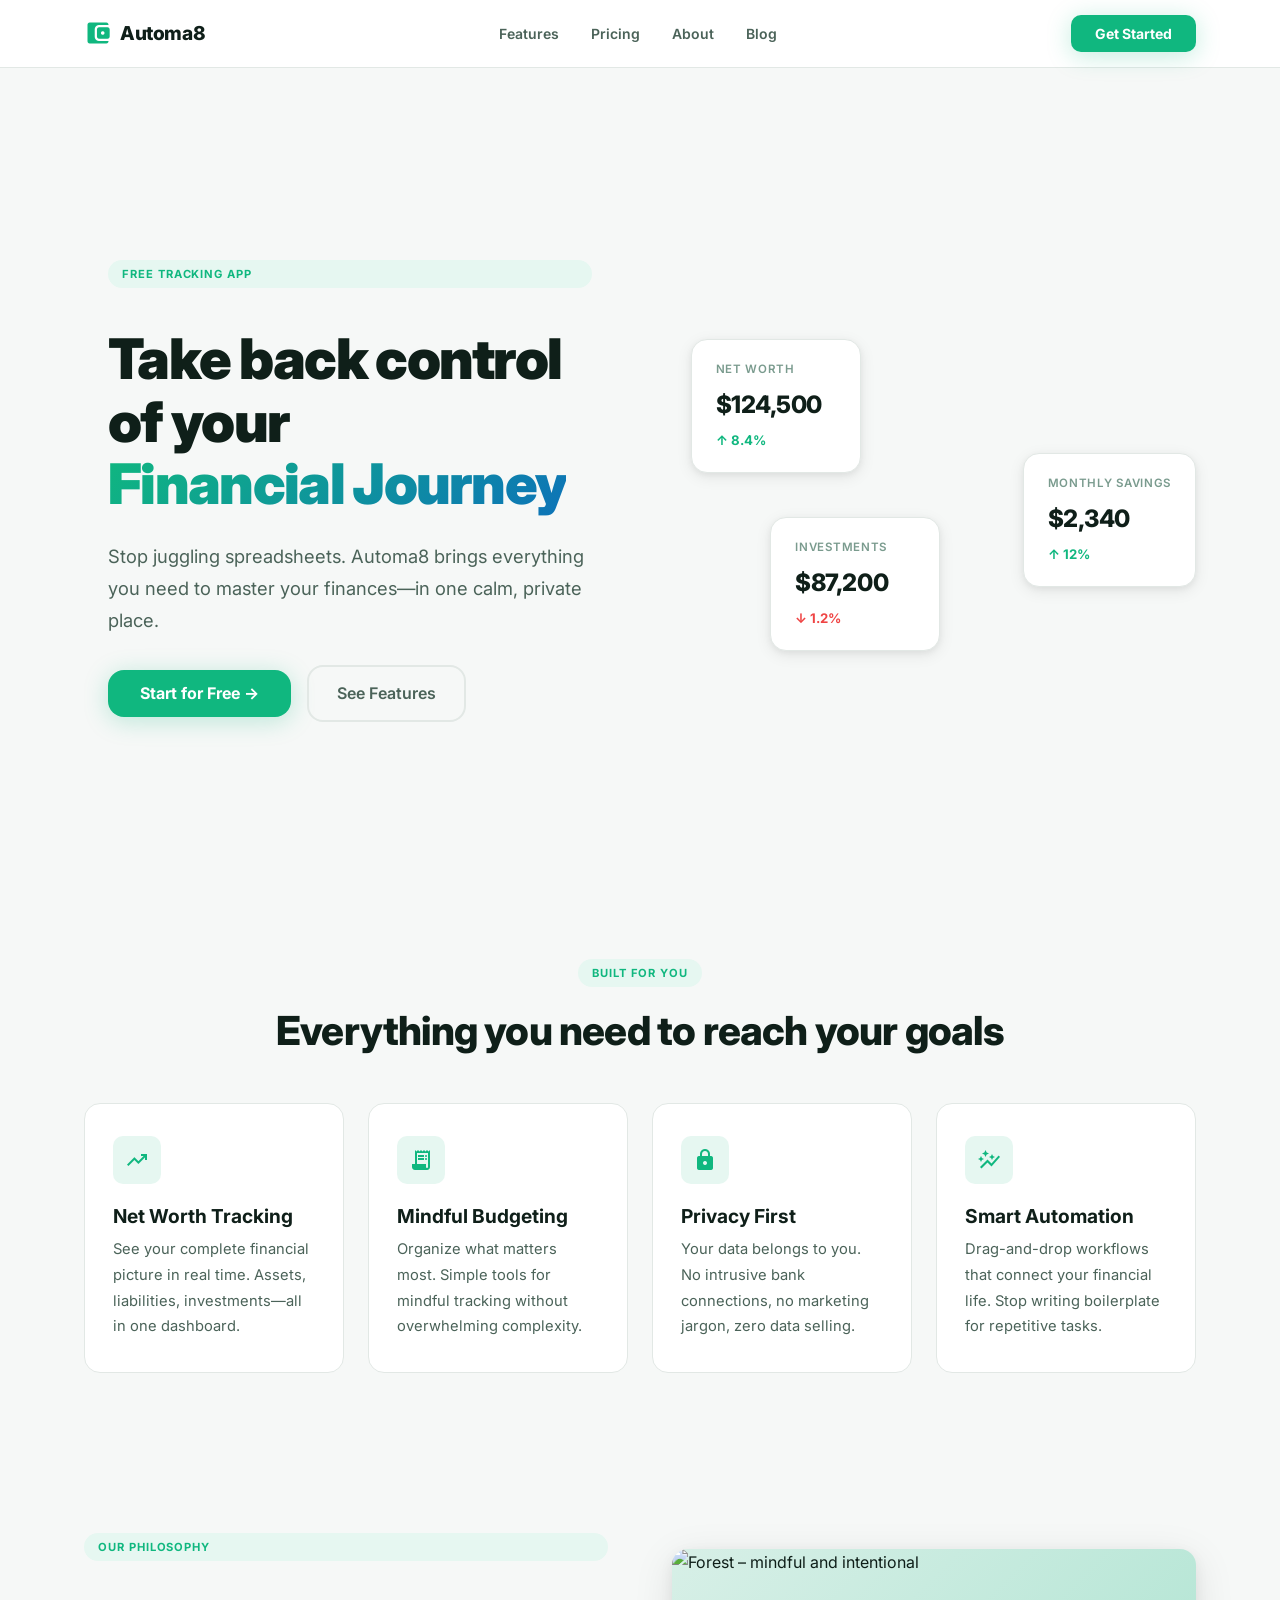
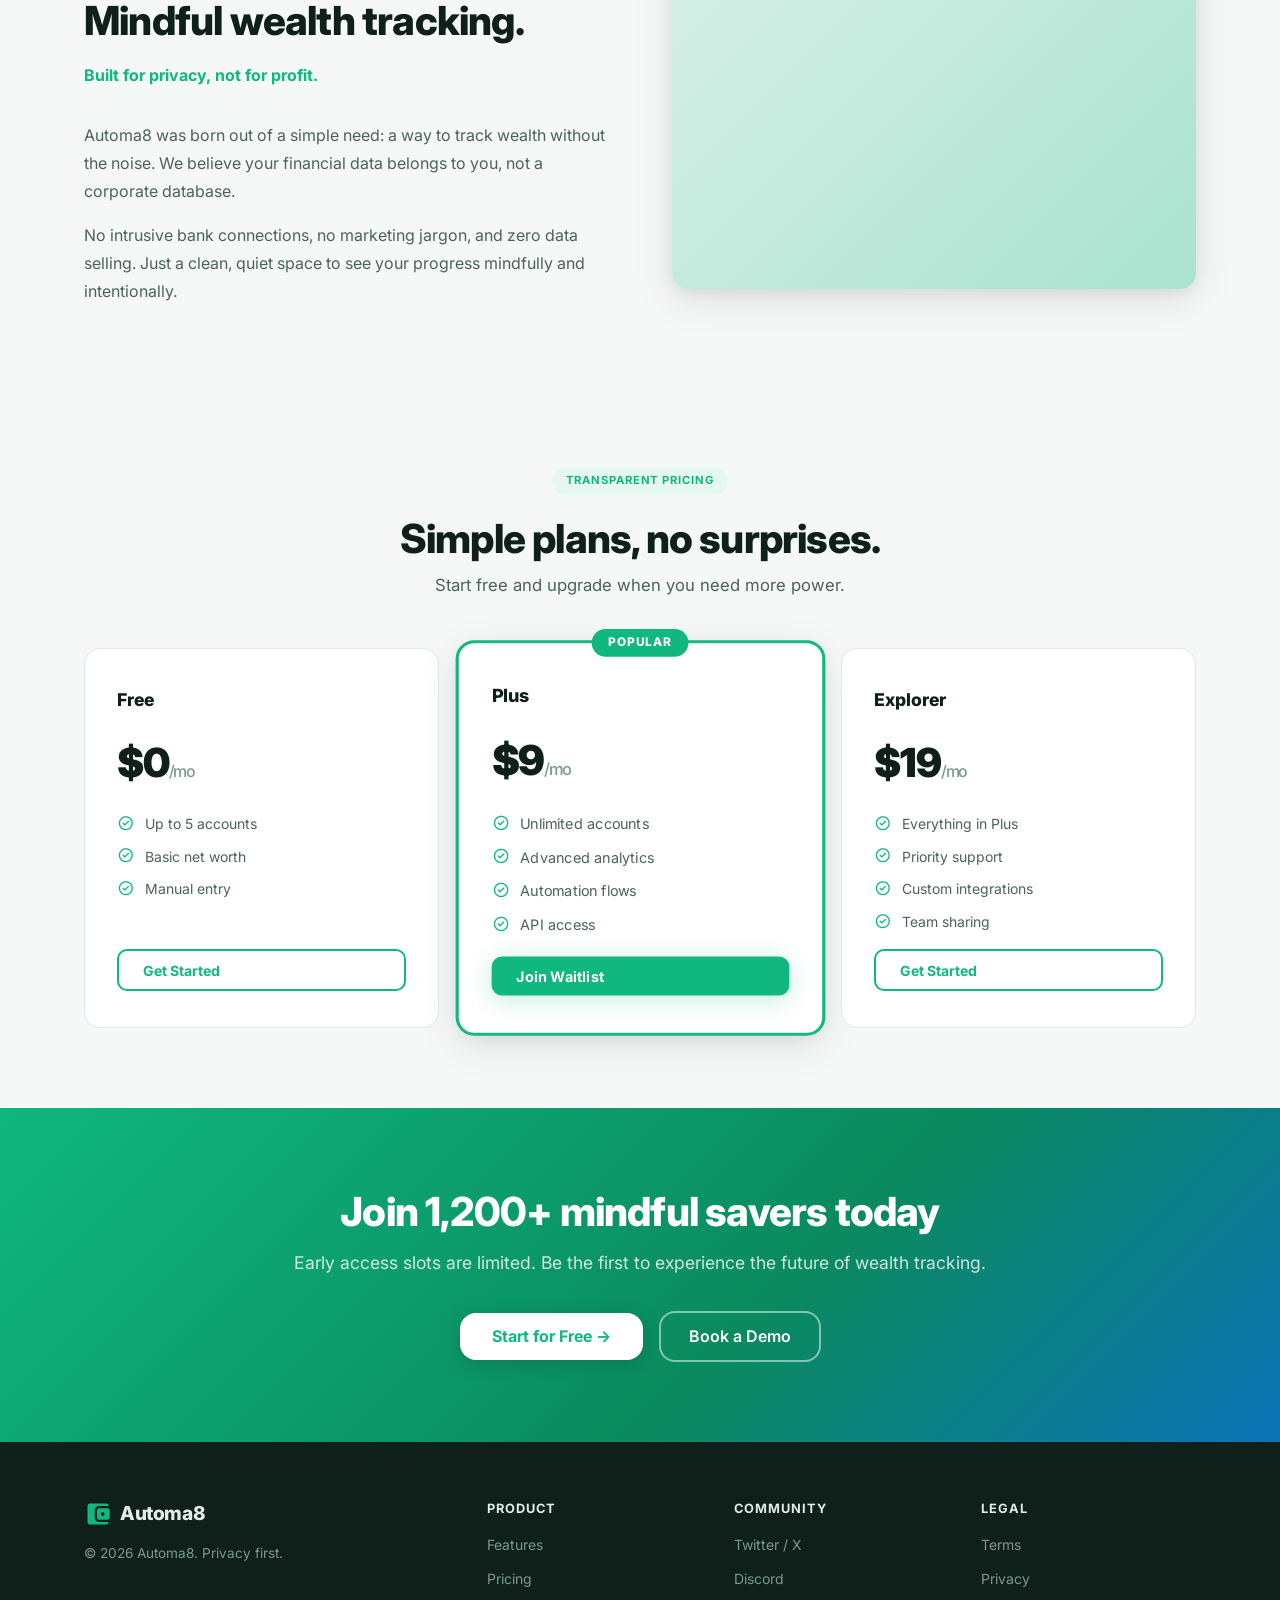
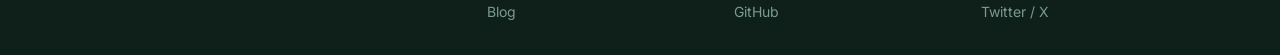
==== index.html @ e65d3722 "feat: Automa8 landing page — multi-page static site Pages: - index.html   → Home / Hero with floatin" ====
<!DOCTYPE html>
<html lang="en" class="light">
<head>
  <meta charset="UTF-8"/>
  <meta name="viewport" content="width=device-width, initial-scale=1.0"/>
  <title>Automa8 – Mindful Wealth Tracking</title>
  <meta name="description" content="Automa8 is the streamlined workflow engine for your financial life. Track wealth without the noise—built for privacy, not for profit."/>
  <link rel="preconnect" href="https://fonts.googleapis.com"/>
  <link rel="preconnect" href="https://fonts.gstatic.com" crossorigin/>
  <link href="https://fonts.googleapis.com/css2?family=Inter:wght@400;500;600;700;800;900&display=swap" rel="stylesheet"/>
  <link href="https://fonts.googleapis.com/css2?family=Material+Symbols+Outlined:wght,FILL@100..700,0..1&display=swap" rel="stylesheet"/>
  <link rel="stylesheet" href="css/styles.css"/>
</head>
<body>

<!-- ═══════════════════════════════ HEADER ═══════════════════════════════ -->
<header class="site-header" id="site-header">
  <div class="header-inner">
    <a href="index.html" class="logo-link">
      <span class="material-symbols-outlined logo-icon" style="font-variation-settings:'FILL' 1">account_balance_wallet</span>
      <span class="logo-text">Automa8</span>
    </a>
    <nav class="main-nav" id="main-nav">
      <a href="features.html">Features</a>
      <a href="pricing.html">Pricing</a>
      <a href="about.html">About</a>
      <a href="blog.html">Blog</a>
    </nav>
    <div class="header-actions">
      <button class="btn-primary" onclick="openWaitlist()">Get Started</button>
      <button class="hamburger" id="hamburger" aria-label="Toggle menu">
        <span></span><span></span><span></span>
      </button>
    </div>
  </div>
</header>

<!-- ══════════════════════════════ HERO ══════════════════════════════════ -->
<section class="hero-section">
  <div class="container">
    <div class="hero-content">
      <span class="badge">Free Tracking App</span>
      <h1 class="hero-title">Take back control of your<br/><span class="text-gradient">Financial Journey</span></h1>
      <p class="hero-subtitle">Stop juggling spreadsheets. Automa8 brings everything you need to master your finances—in one calm, private place.</p>
      <div class="hero-cta">
        <button class="btn-primary btn-large" onclick="openWaitlist()">Start for Free →</button>
        <a href="features.html" class="btn-ghost">See Features</a>
      </div>
    </div>
  </div>

  <!-- Decorative floating cards -->
  <div class="hero-visual">
    <div class="float-card card-1">
      <div class="card-label">Net Worth</div>
      <div class="card-value">$124,500</div>
      <div class="card-trend up">↑ 8.4%</div>
    </div>
    <div class="float-card card-2">
      <div class="card-label">Monthly Savings</div>
      <div class="card-value">$2,340</div>
      <div class="card-trend up">↑ 12%</div>
    </div>
    <div class="float-card card-3">
      <div class="card-label">Investments</div>
      <div class="card-value">$87,200</div>
      <div class="card-trend down">↓ 1.2%</div>
    </div>
  </div>
</section>

<!-- ════════════════════════ FEATURE HIGHLIGHTS ══════════════════════════ -->
<section class="features-preview section">
  <div class="container">
    <div class="section-header">
      <span class="badge">Built for You</span>
      <h2>Everything you need to reach your goals</h2>
    </div>
    <div class="features-grid">

      <div class="feature-card">
        <div class="feature-icon">
          <span class="material-symbols-outlined" style="font-variation-settings:'FILL' 1">trending_up</span>
        </div>
        <h3>Net Worth Tracking</h3>
        <p>See your complete financial picture in real time. Assets, liabilities, investments—all in one dashboard.</p>
      </div>

      <div class="feature-card">
        <div class="feature-icon">
          <span class="material-symbols-outlined" style="font-variation-settings:'FILL' 1">receipt_long</span>
        </div>
        <h3>Mindful Budgeting</h3>
        <p>Organize what matters most. Simple tools for mindful tracking without overwhelming complexity.</p>
      </div>

      <div class="feature-card">
        <div class="feature-icon">
          <span class="material-symbols-outlined" style="font-variation-settings:'FILL' 1">lock</span>
        </div>
        <h3>Privacy First</h3>
        <p>Your data belongs to you. No intrusive bank connections, no marketing jargon, zero data selling.</p>
      </div>

      <div class="feature-card">
        <div class="feature-icon">
          <span class="material-symbols-outlined" style="font-variation-settings:'FILL' 1">auto_graph</span>
        </div>
        <h3>Smart Automation</h3>
        <p>Drag-and-drop workflows that connect your financial life. Stop writing boilerplate for repetitive tasks.</p>
      </div>

    </div>
  </div>
</section>

<!-- ═════════════════════════ PHILOSOPHY SECTION ════════════════════════ -->
<section class="philosophy-section section">
  <div class="container">
    <div class="two-col">
      <div class="col-text">
        <span class="badge">Our Philosophy</span>
        <h2>Mindful wealth tracking.</h2>
        <p class="accent-text">Built for privacy, not for profit.</p>
        <p>Automa8 was born out of a simple need: a way to track wealth without the noise. We believe your financial data belongs to you, not a corporate database.</p>
        <p>No intrusive bank connections, no marketing jargon, and zero data selling. Just a clean, quiet space to see your progress mindfully and intentionally.</p>
      </div>
      <div class="col-image">
        <img src="img/forest.jpg" alt="Forest – mindful and intentional" class="round-image" onerror="this.style.background='linear-gradient(135deg,#10b77f22,#10b77f55)';this.style.borderRadius='16px';this.style.minHeight='300px'"/>
      </div>
    </div>
  </div>
</section>

<!-- ═══════════════════════════ PRICING TEASER ═══════════════════════ -->
<section class="pricing-teaser section">
  <div class="container">
    <div class="section-header">
      <span class="badge">Transparent Pricing</span>
      <h2>Simple plans, no surprises.</h2>
      <p>Start free and upgrade when you need more power.</p>
    </div>
    <div class="pricing-grid">
      <div class="pricing-card">
        <div class="plan-name">Free</div>
        <div class="plan-price">$0<span>/mo</span></div>
        <ul class="plan-features">
          <li><span class="material-symbols-outlined check">check_circle</span>Up to 5 accounts</li>
          <li><span class="material-symbols-outlined check">check_circle</span>Basic net worth</li>
          <li><span class="material-symbols-outlined check">check_circle</span>Manual entry</li>
        </ul>
        <button class="btn-outline" onclick="openWaitlist()">Get Started</button>
      </div>
      <div class="pricing-card featured">
        <div class="plan-badge">Popular</div>
        <div class="plan-name">Plus</div>
        <div class="plan-price">$9<span>/mo</span></div>
        <ul class="plan-features">
          <li><span class="material-symbols-outlined check">check_circle</span>Unlimited accounts</li>
          <li><span class="material-symbols-outlined check">check_circle</span>Advanced analytics</li>
          <li><span class="material-symbols-outlined check">check_circle</span>Automation flows</li>
          <li><span class="material-symbols-outlined check">check_circle</span>API access</li>
        </ul>
        <button class="btn-primary" onclick="openWaitlist()">Join Waitlist</button>
      </div>
      <div class="pricing-card">
        <div class="plan-name">Explorer</div>
        <div class="plan-price">$19<span>/mo</span></div>
        <ul class="plan-features">
          <li><span class="material-symbols-outlined check">check_circle</span>Everything in Plus</li>
          <li><span class="material-symbols-outlined check">check_circle</span>Priority support</li>
          <li><span class="material-symbols-outlined check">check_circle</span>Custom integrations</li>
          <li><span class="material-symbols-outlined check">check_circle</span>Team sharing</li>
        </ul>
        <button class="btn-outline" onclick="openWaitlist()">Get Started</button>
      </div>
    </div>
  </div>
</section>

<!-- ═══════════════════════════ CTA BANNER ═══════════════════════════════ -->
<section class="cta-banner">
  <div class="container">
    <h2>Join 1,200+ mindful savers today</h2>
    <p>Early access slots are limited. Be the first to experience the future of wealth tracking.</p>
    <div class="cta-actions">
      <button class="btn-primary btn-large" onclick="openWaitlist()">Start for Free →</button>
      <button class="btn-ghost-white" onclick="openWaitlist()">Book a Demo</button>
    </div>
  </div>
</section>

<!-- ═══════════════════════════════ FOOTER ═══════════════════════════════ -->
<footer class="site-footer">
  <div class="container footer-inner">
    <div class="footer-brand">
      <a href="index.html" class="logo-link logo-link-footer">
        <span class="material-symbols-outlined logo-icon" style="font-variation-settings:'FILL' 1">account_balance_wallet</span>
        <span class="logo-text">Automa8</span>
      </a>
      <p>© 2026 Automa8. Privacy first.</p>
    </div>
    <div class="footer-links">
      <div class="footer-col">
        <h4>Product</h4>
        <a href="features.html">Features</a>
        <a href="pricing.html">Pricing</a>
        <a href="blog.html">Blog</a>
      </div>
      <div class="footer-col">
        <h4>Community</h4>
        <a href="#">Twitter / X</a>
        <a href="#">Discord</a>
        <a href="#">GitHub</a>
      </div>
      <div class="footer-col">
        <h4>Legal</h4>
        <a href="#">Terms</a>
        <a href="#">Privacy</a>
        <a href="#">Twitter / X</a>
      </div>
    </div>
  </div>
</footer>

<!-- ══════════════════════════ WAITLIST MODAL ════════════════════════════ -->
<div class="modal-overlay" id="modal-overlay" onclick="closeWaitlist(event)">
  <div class="modal-card" id="modal-card">
    <button class="modal-close" onclick="closeWaitlist()">×</button>
    <div class="modal-logo">
      <span class="material-symbols-outlined" style="font-variation-settings:'FILL' 1;color:#10b77f;font-size:2rem">account_balance_wallet</span>
    </div>
    <h2 class="modal-title">Join the Waitlist</h2>
    <p class="modal-sub">Be the first to experience the future of workflow automation.<br/>Early access slots are limited.</p>
    <form class="modal-form" id="waitlist-form" onsubmit="handleWaitlist(event)">
      <div class="form-group">
        <label>FULL NAME</label>
        <div class="input-wrap">
          <span class="material-symbols-outlined input-icon">person</span>
          <input type="text" placeholder="John Doe" required id="wl-name"/>
        </div>
      </div>
      <div class="form-group">
        <label>EMAIL ADDRESS</label>
        <div class="input-wrap">
          <span class="material-symbols-outlined input-icon">mail</span>
          <input type="email" placeholder="john@example.com" required id="wl-email"/>
        </div>
      </div>
      <div class="form-group">
        <label>PREFERRED PLAN</label>
        <div class="select-wrap">
          <span class="material-symbols-outlined input-icon">star</span>
          <select id="wl-plan">
            <option value="" disabled selected>Select your plan</option>
            <option>Free</option>
            <option>Plus</option>
            <option>Explorer</option>
          </select>
          <span class="material-symbols-outlined select-arrow">expand_more</span>
        </div>
      </div>
      <button type="submit" class="btn-primary btn-full">Join Waitlist →</button>
      <p class="modal-note">No credit card required for waitlist</p>
    </form>
    <div class="modal-success" id="modal-success" style="display:none">
      <span class="material-symbols-outlined success-icon" style="font-variation-settings:'FILL' 1">check_circle</span>
      <h3>You're on the list!</h3>
      <p>We'll reach out when your spot is ready.</p>
    </div>
  </div>
</div>

<script src="js/main.js"></script>
</body>
</html>
---- css/styles.css ----
/* ═══════════════════════════════════════════════════════════════
   Automa8 Landing Page — Global Stylesheet
   Design: Mindful, clean, green-primary (#10b77f)
   ═══════════════════════════════════════════════════════════════ */

/* ─── Scroll Animation ─── */
.observe {
    opacity: 0;
    transform: translateY(28px);
    transition: opacity 0.55s ease, transform 0.55s ease;
}

.observe.in-view {
    opacity: 1;
    transform: translateY(0);
}

/* stagger children inside grids */
.features-grid .feature-card:nth-child(2) {
    transition-delay: 0.08s;
}

.features-grid .feature-card:nth-child(3) {
    transition-delay: 0.16s;
}

.features-grid .feature-card:nth-child(4) {
    transition-delay: 0.24s;
}

.pricing-grid .pricing-card:nth-child(2) {
    transition-delay: 0.1s;
}

.pricing-grid .pricing-card:nth-child(3) {
    transition-delay: 0.2s;
}

.blog-grid .blog-card:nth-child(2) {
    transition-delay: 0.08s;
}

.blog-grid .blog-card:nth-child(3) {
    transition-delay: 0.16s;
}

.blog-grid .blog-card:nth-child(4) {
    transition-delay: 0.08s;
}

.blog-grid .blog-card:nth-child(5) {
    transition-delay: 0.16s;
}

.blog-grid .blog-card:nth-child(6) {
    transition-delay: 0.24s;
}

/* ─── CSS Custom Properties ─── */
:root {
    --primary: #10b77f;
    --primary-dark: #0d9668;
    --primary-light: #e6f7f1;
    --bg: #f6f8f7;
    --surface: #ffffff;
    --surface-alt: #f0f4f2;
    --border: rgba(16, 183, 127, 0.15);
    --border-soft: #e2e8e5;
    --text: #0f1f19;
    --text-muted: #4b6359;
    --text-light: #7a9b8e;
    --radius: 0.375rem;
    --radius-lg: 0.625rem;
    --radius-xl: 1rem;
    --radius-2xl: 1.5rem;
    --shadow-sm: 0 1px 3px rgba(0, 0, 0, .06), 0 1px 2px rgba(0, 0, 0, .04);
    --shadow-md: 0 4px 16px rgba(0, 0, 0, .08), 0 2px 6px rgba(0, 0, 0, .05);
    --shadow-lg: 0 10px 40px rgba(0, 0, 0, .1), 0 4px 14px rgba(0, 0, 0, .06);
    --shadow-primary: 0 4px 24px rgba(16, 183, 127, .25);
    --header-h: 68px;
    --transition: 0.2s ease;
    --font: 'Inter', system-ui, sans-serif;
}

/* ─── Reset & Base ─── */
*,
*::before,
*::after {
    box-sizing: border-box;
    margin: 0;
    padding: 0;
}

html {
    scroll-behavior: smooth;
    font-size: 16px;
}

body {
    font-family: var(--font);
    background: var(--bg);
    color: var(--text);
    line-height: 1.65;
    -webkit-font-smoothing: antialiased;
    overflow-x: hidden;
}

img {
    max-width: 100%;
    height: auto;
    display: block;
}

a {
    color: inherit;
    text-decoration: none;
}

button {
    font-family: var(--font);
    cursor: pointer;
    border: none;
}

input,
select,
textarea {
    font-family: var(--font);
}

ul {
    list-style: none;
}

/* ─── Layout ─── */
.container {
    width: 100%;
    max-width: 1160px;
    margin: 0 auto;
    padding: 0 1.5rem;
}

.section {
    padding: 5rem 0;
}

.text-center {
    text-align: center;
}

/* ─── Typography ─── */
h1 {
    font-size: clamp(2rem, 5vw, 3.5rem);
    font-weight: 900;
    line-height: 1.12;
    letter-spacing: -0.03em;
    color: var(--text);
}

h2 {
    font-size: clamp(1.5rem, 3.5vw, 2.5rem);
    font-weight: 800;
    line-height: 1.2;
    letter-spacing: -0.02em;
    color: var(--text);
}

h3 {
    font-size: 1.2rem;
    font-weight: 700;
    line-height: 1.3;
    color: var(--text);
}

p {
    color: var(--text-muted);
    line-height: 1.75;
}

.text-gradient {
    background: linear-gradient(135deg, var(--primary), #0d73b8);
    -webkit-background-clip: text;
    -webkit-text-fill-color: transparent;
    background-clip: text;
}

.accent-text {
    color: var(--primary);
    font-weight: 700;
    font-size: 1.1rem;
    margin-bottom: 1rem;
}

/* ─── Badge ─── */
.badge {
    display: inline-flex;
    align-items: center;
    gap: 0.4rem;
    padding: 0.3rem 0.9rem;
    background: var(--primary-light);
    color: var(--primary);
    border-radius: 999px;
    font-size: 0.7rem;
    font-weight: 700;
    letter-spacing: 0.08em;
    text-transform: uppercase;
    margin-bottom: 1.25rem;
}

/* ─── Buttons ─── */
.btn-primary {
    display: inline-flex;
    align-items: center;
    gap: 0.4rem;
    background: var(--primary);
    color: #fff;
    font-size: 0.875rem;
    font-weight: 700;
    padding: 0.65rem 1.5rem;
    border-radius: var(--radius-lg);
    box-shadow: var(--shadow-primary);
    transition: background var(--transition), box-shadow var(--transition), transform var(--transition);
    white-space: nowrap;
}

.btn-primary:hover {
    background: var(--primary-dark);
    box-shadow: 0 6px 28px rgba(16, 183, 127, .40);
    transform: translateY(-1px);
}

.btn-primary:active {
    transform: translateY(0);
}

.btn-large {
    padding: 0.85rem 2rem;
    font-size: 1rem;
    border-radius: var(--radius-xl);
}

.btn-full {
    width: 100%;
    justify-content: center;
    padding: 0.9rem;
}

.btn-outline {
    display: inline-flex;
    align-items: center;
    background: transparent;
    color: var(--primary);
    font-size: 0.875rem;
    font-weight: 700;
    padding: 0.65rem 1.5rem;
    border-radius: var(--radius-lg);
    border: 2px solid var(--primary);
    transition: background var(--transition), color var(--transition), transform var(--transition);
}

.btn-outline:hover {
    background: var(--primary-light);
    transform: translateY(-1px);
}

.btn-ghost {
    display: inline-flex;
    align-items: center;
    color: var(--text-muted);
    font-size: 1rem;
    font-weight: 600;
    padding: 0.85rem 1.75rem;
    border-radius: var(--radius-xl);
    border: 2px solid var(--border-soft);
    background: transparent;
    transition: border-color var(--transition), color var(--transition);
}

.btn-ghost:hover {
    border-color: var(--primary);
    color: var(--primary);
}

.btn-ghost-white {
    display: inline-flex;
    align-items: center;
    color: #fff;
    font-size: 1rem;
    font-weight: 600;
    padding: 0.85rem 1.75rem;
    border-radius: var(--radius-xl);
    border: 2px solid rgba(255, 255, 255, 0.5);
    background: transparent;
    transition: border-color var(--transition), background var(--transition);
}

.btn-ghost-white:hover {
    border-color: #fff;
    background: rgba(255, 255, 255, 0.1);
}

/* ═══════════════════════════  HEADER  ═══════════════════════════ */
.site-header {
    position: sticky;
    top: 0;
    z-index: 100;
    height: var(--header-h);
    background: rgba(255, 255, 255, 0.92);
    backdrop-filter: blur(12px);
    -webkit-backdrop-filter: blur(12px);
    border-bottom: 1px solid var(--border-soft);
    transition: box-shadow var(--transition);
}

.site-header.scrolled {
    box-shadow: var(--shadow-md);
}

.header-inner {
    display: flex;
    align-items: center;
    justify-content: space-between;
    height: 100%;
    max-width: 1160px;
    margin: 0 auto;
    padding: 0 1.5rem;
    gap: 1rem;
}

.logo-link {
    display: flex;
    align-items: center;
    gap: 0.5rem;
    text-decoration: none;
    flex-shrink: 0;
}

.logo-icon {
    font-size: 1.75rem;
    color: var(--primary);
    font-variation-settings: 'FILL' 1, 'wght' 500;
}

.logo-text {
    font-size: 1.2rem;
    font-weight: 800;
    color: var(--text);
    letter-spacing: -0.02em;
}

.logo-link-footer .logo-text {
    color: #e2ede9;
}

.logo-link-footer .logo-icon {
    color: var(--primary);
}

.main-nav {
    display: flex;
    align-items: center;
    gap: 2rem;
}

.main-nav a {
    font-size: 0.875rem;
    font-weight: 600;
    color: var(--text-muted);
    transition: color var(--transition);
    position: relative;
}

.main-nav a::after {
    content: '';
    position: absolute;
    left: 0;
    right: 0;
    bottom: -3px;
    height: 2px;
    background: var(--primary);
    transform: scaleX(0);
    transform-origin: left;
    transition: transform 0.2s;
}

.main-nav a:hover {
    color: var(--primary);
}

.main-nav a:hover::after,
.main-nav a.active::after {
    transform: scaleX(1);
}

.main-nav a.active {
    color: var(--primary);
}

.header-actions {
    display: flex;
    align-items: center;
    gap: 1rem;
}

/* Hamburger */
.hamburger {
    display: none;
    flex-direction: column;
    justify-content: center;
    gap: 5px;
    width: 36px;
    height: 36px;
    background: none;
    border: none;
    cursor: pointer;
    padding: 4px;
}

.hamburger span {
    display: block;
    height: 2px;
    background: var(--text);
    border-radius: 2px;
    transition: transform 0.3s, opacity 0.3s;
}

.hamburger.open span:nth-child(1) {
    transform: translateY(7px) rotate(45deg);
}

.hamburger.open span:nth-child(2) {
    opacity: 0;
}

.hamburger.open span:nth-child(3) {
    transform: translateY(-7px) rotate(-45deg);
}

/* ═══════════════════════════  HERO  ═══════════════════════════ */
.hero-section {
    padding: calc(var(--header-h) + 3rem) 1.5rem 5rem;
    max-width: 1160px;
    margin: 0 auto;
    display: grid;
    grid-template-columns: 1fr 1fr;
    gap: 3rem;
    align-items: center;
    min-height: 90vh;
}

.hero-content {
    display: flex;
    flex-direction: column;
    gap: 1.25rem;
}

.hero-title {
    margin-bottom: 0.25rem;
}

.hero-subtitle {
    font-size: 1.15rem;
    color: var(--text-muted);
    max-width: 42ch;
}

.hero-cta {
    display: flex;
    align-items: center;
    gap: 1rem;
    flex-wrap: wrap;
    margin-top: 0.5rem;
}

/* Hero glowing stat cards */
.hero-visual {
    position: relative;
    height: 380px;
    display: flex;
    align-items: center;
    justify-content: center;
}

.float-card {
    position: absolute;
    background: var(--surface);
    border: 1px solid var(--border-soft);
    border-radius: var(--radius-xl);
    padding: 1.25rem 1.5rem;
    box-shadow: var(--shadow-md);
    min-width: 170px;
    animation: float 5s ease-in-out infinite;
}

.float-card:nth-child(2) {
    animation-delay: -1.5s;
}

.float-card:nth-child(3) {
    animation-delay: -3s;
}

.card-1 {
    top: 10%;
    left: 5%;
    animation-delay: 0s;
}

.card-2 {
    top: 40%;
    right: 0%;
    animation-delay: -2s;
}

.card-3 {
    bottom: 8%;
    left: 20%;
    animation-delay: -4s;
}

.card-label {
    font-size: 0.72rem;
    font-weight: 600;
    color: var(--text-light);
    text-transform: uppercase;
    letter-spacing: 0.06em;
    margin-bottom: 0.35rem;
}

.card-value {
    font-size: 1.5rem;
    font-weight: 800;
    color: var(--text);
    letter-spacing: -0.02em;
}

.card-trend {
    font-size: 0.825rem;
    font-weight: 700;
    margin-top: 0.35rem;
}

.card-trend.up {
    color: var(--primary);
}

.card-trend.down {
    color: #ef4444;
}

@keyframes float {

    0%,
    100% {
        transform: translateY(0px);
    }

    50% {
        transform: translateY(-12px);
    }
}

/* ═══════════════════════  FEATURES PREVIEW  ══════════════════════ */
.section-header {
    text-align: center;
    margin-bottom: 3rem;
}

.section-header p {
    color: var(--text-muted);
    font-size: 1.05rem;
    max-width: 52ch;
    margin: 0.5rem auto 0;
}

.features-grid {
    display: grid;
    grid-template-columns: repeat(auto-fit, minmax(240px, 1fr));
    gap: 1.5rem;
}

.feature-card {
    background: var(--surface);
    border: 1px solid var(--border-soft);
    border-radius: var(--radius-xl);
    padding: 2rem 1.75rem;
    transition: box-shadow var(--transition), transform var(--transition), border-color var(--transition);
}

.feature-card:hover {
    box-shadow: var(--shadow-lg);
    transform: translateY(-4px);
    border-color: var(--primary);
}

.feature-icon {
    width: 48px;
    height: 48px;
    background: var(--primary-light);
    border-radius: var(--radius-lg);
    display: flex;
    align-items: center;
    justify-content: center;
    margin-bottom: 1.25rem;
    color: var(--primary);
}

.feature-icon .material-symbols-outlined {
    font-size: 1.5rem;
    color: var(--primary);
}

.feature-card h3 {
    margin-bottom: 0.5rem;
}

.feature-card p {
    font-size: 0.92rem;
}

/* ═══════════════════════  PHILOSOPHY  ══════════════════════════ */
.two-col {
    display: grid;
    grid-template-columns: 1fr 1fr;
    gap: 4rem;
    align-items: center;
}

.col-text {
    display: flex;
    flex-direction: column;
    gap: 1rem;
}

.col-text h2,
.col-text h1 {
    margin-top: 0;
}

.col-text p {
    font-size: 1rem;
}

.round-image {
    width: 100%;
    height: 340px;
    object-fit: cover;
    border-radius: var(--radius-2xl);
    box-shadow: var(--shadow-lg);
}

/* ═══════════════════════════  PRICING  ══════════════════════════ */
.pricing-grid {
    display: grid;
    grid-template-columns: repeat(3, 1fr);
    gap: 1.5rem;
    margin-top: 2rem;
}

.pricing-grid-full {
    margin-top: 0;
}

.pricing-card {
    background: var(--surface);
    border: 1px solid var(--border-soft);
    border-radius: var(--radius-xl);
    padding: 2.25rem 2rem;
    display: flex;
    flex-direction: column;
    gap: 1rem;
    position: relative;
    transition: box-shadow var(--transition), transform var(--transition);
}

.pricing-card:hover {
    box-shadow: var(--shadow-lg);
    transform: translateY(-3px);
}

.pricing-card.featured {
    border-color: var(--primary);
    box-shadow: 0 0 0 2px var(--primary), var(--shadow-lg);
    transform: scale(1.03);
}

.pricing-card.featured:hover {
    transform: scale(1.03) translateY(-3px);
}

.plan-badge {
    position: absolute;
    top: -14px;
    left: 50%;
    transform: translateX(-50%);
    background: var(--primary);
    color: #fff;
    font-size: 0.72rem;
    font-weight: 800;
    padding: 0.25rem 1rem;
    border-radius: 999px;
    letter-spacing: 0.06em;
    text-transform: uppercase;
    white-space: nowrap;
}

.plan-name {
    font-size: 1.1rem;
    font-weight: 800;
    color: var(--text);
}

.plan-price {
    font-size: 2.5rem;
    font-weight: 900;
    color: var(--text);
    letter-spacing: -0.03em;
}

.plan-price span {
    font-size: 1rem;
    font-weight: 500;
    color: var(--text-light);
}

.plan-desc {
    font-size: 0.875rem;
    color: var(--text-muted);
}

.plan-features {
    display: flex;
    flex-direction: column;
    gap: 0.6rem;
    flex: 1;
}

.plan-features li {
    display: flex;
    align-items: center;
    gap: 0.6rem;
    font-size: 0.875rem;
    color: var(--text-muted);
}

.check {
    font-size: 1.1rem;
    color: var(--primary);
    flex-shrink: 0;
}

/* ─── FAQ ─── */
.faq-section {
    margin-top: 5rem;
}

.faq-grid {
    display: grid;
    grid-template-columns: 1fr 1fr;
    gap: 1.5rem;
}

.faq-item {
    background: var(--surface);
    border: 1px solid var(--border-soft);
    border-radius: var(--radius-xl);
    padding: 1.75rem;
}

.faq-item h3 {
    margin-bottom: 0.5rem;
    font-size: 1rem;
}

.faq-item p {
    font-size: 0.9rem;
}

/* ═══════════════════════  PRINCIPLES (ABOUT) ════════════════════ */
.principles-grid {
    display: grid;
    grid-template-columns: repeat(auto-fit, minmax(220px, 1fr));
    gap: 1.5rem;
}

.principle-card {
    background: var(--surface);
    border: 1px solid var(--border-soft);
    border-radius: var(--radius-xl);
    padding: 2rem;
    transition: box-shadow var(--transition), transform var(--transition);
}

.principle-card:hover {
    box-shadow: var(--shadow-lg);
    transform: translateY(-3px);
}

.principle-icon {
    font-size: 2rem;
    color: var(--primary);
    margin-bottom: 1rem;
    display: block;
}

.principle-card h3 {
    margin-bottom: 0.5rem;
}

.principle-card p {
    font-size: 0.9rem;
}

/* ─── Contact ─── */
.contact-section {
    background: var(--bg);
}

.contact-two-col {
    gap: 3rem;
    align-items: flex-start;
}

.contact-info {
    display: flex;
    flex-direction: column;
    gap: 0.75rem;
    margin-top: 1.5rem;
}

.contact-row {
    display: flex;
    align-items: center;
    gap: 0.75rem;
    font-size: 0.95rem;
}

.contact-row a {
    color: var(--text-muted);
}

.contact-row a:hover {
    color: var(--primary);
}

.contact-form-wrap {
    background: var(--surface);
    border: 1px solid var(--border-soft);
    border-radius: var(--radius-xl);
    padding: 2.25rem;
    box-shadow: var(--shadow-sm);
}

.contact-form {
    display: flex;
    flex-direction: column;
    gap: 1.25rem;
}

.contact-form textarea {
    resize: vertical;
    min-height: 100px;
}

/* ═══════════════════════  FEATURES PAGE  ════════════════════════ */
.features-main {
    padding-bottom: 0;
}

.feature-page-container {
    padding-top: 5rem;
    padding-bottom: 5rem;
}

.feature-hero {
    margin-bottom: 5rem;
}

.feature-hero h1 {
    margin: 0 auto 1rem;
}

.feature-hero-sub {
    font-size: 1.1rem;
    color: var(--text-muted);
    max-width: 58ch;
    margin: 0 auto;
}

/* Feature block (alternating) */
.feature-block {
    display: grid;
    grid-template-columns: 1fr 1fr;
    gap: 4rem;
    align-items: center;
    margin-bottom: 6rem;
    padding-bottom: 4rem;
    border-bottom: 1px solid var(--border-soft);
}

.feature-block:last-of-type {
    border-bottom: none;
    margin-bottom: 3rem;
}

.feature-block.reverse .feature-block-text {
    order: 2;
}

.feature-block.reverse .feature-block-media {
    order: 1;
}

.feature-block-text {
    display: flex;
    flex-direction: column;
    gap: 1rem;
}

.feature-block-text h2 {
    margin-bottom: 0.25rem;
}

.feature-block-text p {
    font-size: 1rem;
}

.check-list {
    display: flex;
    flex-direction: column;
    gap: 0.65rem;
    margin-top: 0.5rem;
}

.check-list li {
    display: flex;
    align-items: center;
    gap: 0.7rem;
    font-size: 0.95rem;
    font-weight: 600;
    color: var(--text-muted);
}

.check-list .check {
    color: var(--primary);
    font-size: 1.2rem;
}

/* ─── Mock Dashboards ─── */
.mock-dashboard {
    background: var(--surface);
    border: 1px solid var(--border-soft);
    border-radius: var(--radius-xl);
    overflow: hidden;
    box-shadow: var(--shadow-lg);
}

.mock-topbar {
    display: flex;
    align-items: center;
    gap: 0.4rem;
    padding: 0.75rem 1rem;
    border-bottom: 1px solid var(--border-soft);
    background: #f9fafb;
}

.mock-dot {
    width: 10px;
    height: 10px;
    border-radius: 50%;
}

.mock-dot.red {
    background: #ef4444;
}

.mock-dot.yellow {
    background: #f59e0b;
}

.mock-dot.green {
    background: var(--primary);
}

.mock-title {
    font-size: 0.75rem;
    font-weight: 600;
    color: var(--text-light);
    margin-left: 0.4rem;
}

/* Flow canvas */
.flow-canvas {
    display: flex;
    align-items: center;
    gap: 0.5rem;
    padding: 1.5rem 1.25rem 0.75rem;
    flex-wrap: wrap;
}

.flow-sub-row {
    display: flex;
    align-items: center;
    gap: 0.5rem;
    padding: 0 1.25rem 1.5rem;
}

.flow-arrow {
    color: var(--text-light);
    font-size: 1.2rem;
    font-weight: 700;
}

.flow-node {
    display: flex;
    align-items: center;
    gap: 0.4rem;
    padding: 0.55rem 0.9rem;
    border-radius: var(--radius-lg);
    font-size: 0.78rem;
    font-weight: 700;
    white-space: nowrap;
}

.flow-node .material-symbols-outlined {
    font-size: 1rem;
}

.node-trigger {
    background: #dcfce7;
    color: #15803d;
}

.node-action {
    background: #dbeafe;
    color: #1d4ed8;
}

.node-output {
    background: #fce7f3;
    color: #9d174d;
}

.node-branch {
    background: #f3e8ff;
    color: #7e22ce;
}

.node-filter {
    background: #fff7ed;
    color: #c2410c;
}

/* Code block */
.code-block {
    background: #1e293b;
    padding: 1.5rem;
    font-family: 'Courier New', monospace;
    font-size: 0.8rem;
    line-height: 1.6;
    overflow-x: auto;
}

.code-line {
    color: #e2e8f0;
}

.code-indent {
    padding-left: 1.5rem;
}

.code-comment {
    color: #64748b;
}

.kw {
    color: #93c5fd;
}

.fn {
    color: #86efac;
}

.str {
    color: #fde68a;
}

.op {
    color: #f472b6;
}

/* Monitor rows */
.monitor-rows {
    padding: 0.75rem 1rem 1rem;
    display: flex;
    flex-direction: column;
    gap: 0.5rem;
}

.monitor-row {
    display: flex;
    align-items: center;
    gap: 0.6rem;
    padding: 0.55rem 0.75rem;
    border-radius: var(--radius-lg);
    font-size: 0.8rem;
    font-weight: 500;
}

.monitor-row span:nth-child(2) {
    flex: 1;
}

.ts {
    font-size: 0.72rem;
    color: var(--text-light);
    white-space: nowrap;
}

.monitor-row.success {
    background: #f0fdf4;
    color: #15803d;
}

.monitor-row.success .material-symbols-outlined {
    color: var(--primary);
    font-size: 1rem;
}

.monitor-row.warn {
    background: #fff7ed;
    color: #c2410c;
}

.monitor-row.warn .material-symbols-outlined {
    color: #f59e0b;
    font-size: 1rem;
}

/* ═══════════════════════════  BLOG  ══════════════════════════════ */
.blog-grid {
    display: grid;
    grid-template-columns: 1fr 1fr;
    gap: 1.5rem;
}

.featured-post {
    grid-column: 1 / -1;
    display: grid;
    grid-template-columns: 1fr 1fr;
    gap: 2rem;
    align-items: center;
}

.featured-post .blog-card-body {
    padding: 0;
}

.blog-card {
    background: var(--surface);
    border: 1px solid var(--border-soft);
    border-radius: var(--radius-xl);
    overflow: hidden;
    transition: box-shadow var(--transition), transform var(--transition);
}

.blog-card:hover {
    box-shadow: var(--shadow-lg);
    transform: translateY(-3px);
}

.blog-card-body {
    padding: 1.75rem;
    display: flex;
    flex-direction: column;
    gap: 0.75rem;
}

.blog-tag {
    display: inline-flex;
    background: var(--primary-light);
    color: var(--primary);
    font-size: 0.7rem;
    font-weight: 700;
    padding: 0.2rem 0.7rem;
    border-radius: 999px;
    text-transform: uppercase;
    letter-spacing: 0.05em;
}

.blog-card h2 {
    font-size: 1.1rem;
    line-height: 1.35;
}

.blog-card h2 a {
    color: var(--text);
    transition: color var(--transition);
}

.blog-card h2 a:hover {
    color: var(--primary);
}

.blog-card p {
    font-size: 0.88rem;
    color: var(--text-muted);
}

.blog-meta {
    display: flex;
    align-items: center;
    gap: 0.4rem;
    font-size: 0.78rem;
    color: var(--text-light);
    margin-top: auto;
}

/* Newsletter */
.newsletter-form {
    display: flex;
    gap: 0.75rem;
    max-width: 480px;
    margin: 1.5rem auto 0;
}

.newsletter-input {
    flex: 1;
    padding: 0.75rem 1rem;
    border: 2px solid rgba(255, 255, 255, 0.3);
    border-radius: var(--radius-lg);
    background: rgba(255, 255, 255, 0.15);
    color: #fff;
    font-size: 0.95rem;
    outline: none;
    transition: border-color var(--transition);
}

.newsletter-input::placeholder {
    color: rgba(255, 255, 255, 0.6);
}

.newsletter-input:focus {
    border-color: rgba(255, 255, 255, 0.8);
}

/* ═══════════════════════  CTA BANNER  ═══════════════════════════ */
.cta-banner {
    background: linear-gradient(135deg, #10b77f 0%, #0a8a5e 60%, #0d73b8 100%);
    padding: 5rem 1.5rem;
    text-align: center;
}

.cta-inline {
    border-radius: var(--radius-2xl);
    margin-top: 2rem;
    padding: 4rem 1.5rem;
}

.cta-banner h2 {
    color: #fff;
    margin-bottom: 0.75rem;
}

.cta-banner p {
    color: rgba(255, 255, 255, 0.8);
    font-size: 1.1rem;
}

.cta-actions {
    display: flex;
    align-items: center;
    justify-content: center;
    gap: 1rem;
    margin-top: 2rem;
    flex-wrap: wrap;
}

.cta-banner .btn-primary {
    background: #fff;
    color: var(--primary);
    box-shadow: 0 4px 20px rgba(0, 0, 0, 0.15);
}

.cta-banner .btn-primary:hover {
    background: #f0fdf4;
    box-shadow: 0 6px 28px rgba(0, 0, 0, 0.2);
}

/* ═══════════════════════════  FOOTER  ═══════════════════════════ */
.site-footer {
    background: #0f1f19;
    padding: 3.5rem 1.5rem 2rem;
}

.footer-inner {
    display: grid;
    grid-template-columns: 1fr 2fr;
    gap: 3rem;
    align-items: start;
}

.footer-brand p {
    color: #7a9b8e;
    font-size: 0.85rem;
    margin-top: 0.75rem;
}

.footer-links {
    display: grid;
    grid-template-columns: repeat(3, 1fr);
    gap: 2rem;
}

.footer-col {
    display: flex;
    flex-direction: column;
    gap: 0.65rem;
}

.footer-col h4 {
    color: #e2ede9;
    font-size: 0.8rem;
    font-weight: 700;
    text-transform: uppercase;
    letter-spacing: 0.08em;
    margin-bottom: 0.25rem;
}

.footer-col a {
    color: #7a9b8e;
    font-size: 0.875rem;
    transition: color var(--transition);
}

.footer-col a:hover {
    color: var(--primary);
}

/* ═══════════════════════  FORM / INPUTS  ════════════════════════ */
.form-group {
    display: flex;
    flex-direction: column;
    gap: 0.4rem;
}

.form-group label {
    font-size: 0.7rem;
    font-weight: 700;
    color: var(--text-light);
    letter-spacing: 0.08em;
    text-transform: uppercase;
}

.input-wrap,
.select-wrap {
    position: relative;
    display: flex;
    align-items: center;
}

.input-icon {
    position: absolute;
    left: 0.85rem;
    color: var(--text-light);
    font-size: 1.1rem;
    pointer-events: none;
}

.input-wrap input,
.select-wrap select,
.contact-form input,
.contact-form textarea {
    width: 100%;
    padding: 0.7rem 0.9rem 0.7rem 2.75rem;
    border: 1.5px solid var(--border-soft);
    border-radius: var(--radius-lg);
    background: var(--surface);
    color: var(--text);
    font-size: 0.9rem;
    outline: none;
    transition: border-color var(--transition), box-shadow var(--transition);
    -webkit-appearance: none;
    appearance: none;
}

.contact-form input,
.contact-form textarea {
    padding: 0.7rem 0.9rem;
}

.input-wrap input:focus,
.select-wrap select:focus,
.contact-form input:focus,
.contact-form textarea:focus {
    border-color: var(--primary);
    box-shadow: 0 0 0 3px rgba(16, 183, 127, 0.12);
}

.select-arrow {
    position: absolute;
    right: 0.85rem;
    color: var(--text-light);
    font-size: 1.1rem;
    pointer-events: none;
}

/* ═══════════════════════════  MODAL  ════════════════════════════ */
.modal-overlay {
    position: fixed;
    inset: 0;
    background: rgba(0, 0, 0, 0.45);
    backdrop-filter: blur(4px);
    z-index: 1000;
    display: flex;
    align-items: center;
    justify-content: center;
    padding: 1rem;
    opacity: 0;
    pointer-events: none;
    transition: opacity 0.25s;
}

.modal-overlay.open {
    opacity: 1;
    pointer-events: auto;
}

.modal-card {
    background: var(--surface);
    border-radius: var(--radius-2xl);
    padding: 2.5rem 2.25rem 2rem;
    width: 100%;
    max-width: 440px;
    position: relative;
    box-shadow: 0 20px 60px rgba(0, 0, 0, .25);
    transform: translateY(16px) scale(0.97);
    transition: transform 0.3s ease;
}

.modal-overlay.open .modal-card {
    transform: translateY(0) scale(1);
}

.modal-close {
    position: absolute;
    top: 1rem;
    right: 1.25rem;
    background: none;
    border: none;
    font-size: 1.5rem;
    color: var(--text-light);
    cursor: pointer;
    line-height: 1;
    transition: color var(--transition);
}

.modal-close:hover {
    color: var(--text);
}

.modal-logo {
    text-align: center;
    margin-bottom: 1.25rem;
}

.modal-title {
    text-align: center;
    font-size: 1.4rem;
    font-weight: 800;
    margin-bottom: 0.4rem;
}

.modal-sub {
    text-align: center;
    font-size: 0.85rem;
    color: var(--text-muted);
    margin-bottom: 1.5rem;
}

.modal-form {
    display: flex;
    flex-direction: column;
    gap: 1rem;
}

.modal-note {
    text-align: center;
    font-size: 0.75rem;
    color: var(--text-light);
    margin-top: 0.25rem;
}

.modal-success {
    text-align: center;
    padding: 2rem 0;
}

.success-icon {
    font-size: 3.5rem;
    color: var(--primary);
    display: block;
    margin-bottom: 1rem;
}

.modal-success h3 {
    font-size: 1.2rem;
    margin-bottom: 0.5rem;
}

.modal-success p {
    font-size: 0.9rem;
    color: var(--text-muted);
}

/* ═══════════════════════  RESPONSIVE  ═══════════════════════════ */
@media (max-width: 1024px) {
    .hero-section {
        grid-template-columns: 1fr;
        min-height: auto;
        padding-top: calc(var(--header-h) + 2rem);
    }

    .hero-visual {
        height: 260px;
    }

    .feature-block {
        grid-template-columns: 1fr;
        gap: 2.5rem;
    }

    .feature-block.reverse .feature-block-text {
        order: 0;
    }

    .feature-block.reverse .feature-block-media {
        order: 0;
    }

    .pricing-grid {
        grid-template-columns: 1fr;
        max-width: 420px;
        margin: 0 auto;
    }

    .pricing-card.featured {
        transform: none;
    }

    .two-col {
        grid-template-columns: 1fr;
    }

    .footer-inner {
        grid-template-columns: 1fr;
        gap: 2rem;
    }
}

@media (max-width: 768px) {
    .main-nav {
        display: none;
        position: fixed;
        top: var(--header-h);
        left: 0;
        right: 0;
        background: #fff;
        padding: 1.5rem;
        flex-direction: column;
        gap: 1.25rem;
        border-bottom: 1px solid var(--border-soft);
        box-shadow: var(--shadow-md);
    }

    .main-nav.open {
        display: flex;
    }

    .hamburger {
        display: flex;
    }

    .hero-section {
        grid-template-columns: 1fr;
    }

    .hero-visual {
        display: none;
    }

    .blog-grid {
        grid-template-columns: 1fr;
    }

    .featured-post {
        grid-template-columns: 1fr;
    }

    .faq-grid {
        grid-template-columns: 1fr;
    }

    .footer-links {
        grid-template-columns: repeat(2, 1fr);
    }

    .newsletter-form {
        flex-direction: column;
    }

    .section {
        padding: 3.5rem 0;
    }
}

@media (max-width: 480px) {
    .hero-cta {
        flex-direction: column;
        align-items: flex-start;
    }

    .cta-actions {
        flex-direction: column;
    }

    .footer-links {
        grid-template-columns: 1fr;
    }

    .flow-canvas {
        flex-wrap: wrap;
    }
}
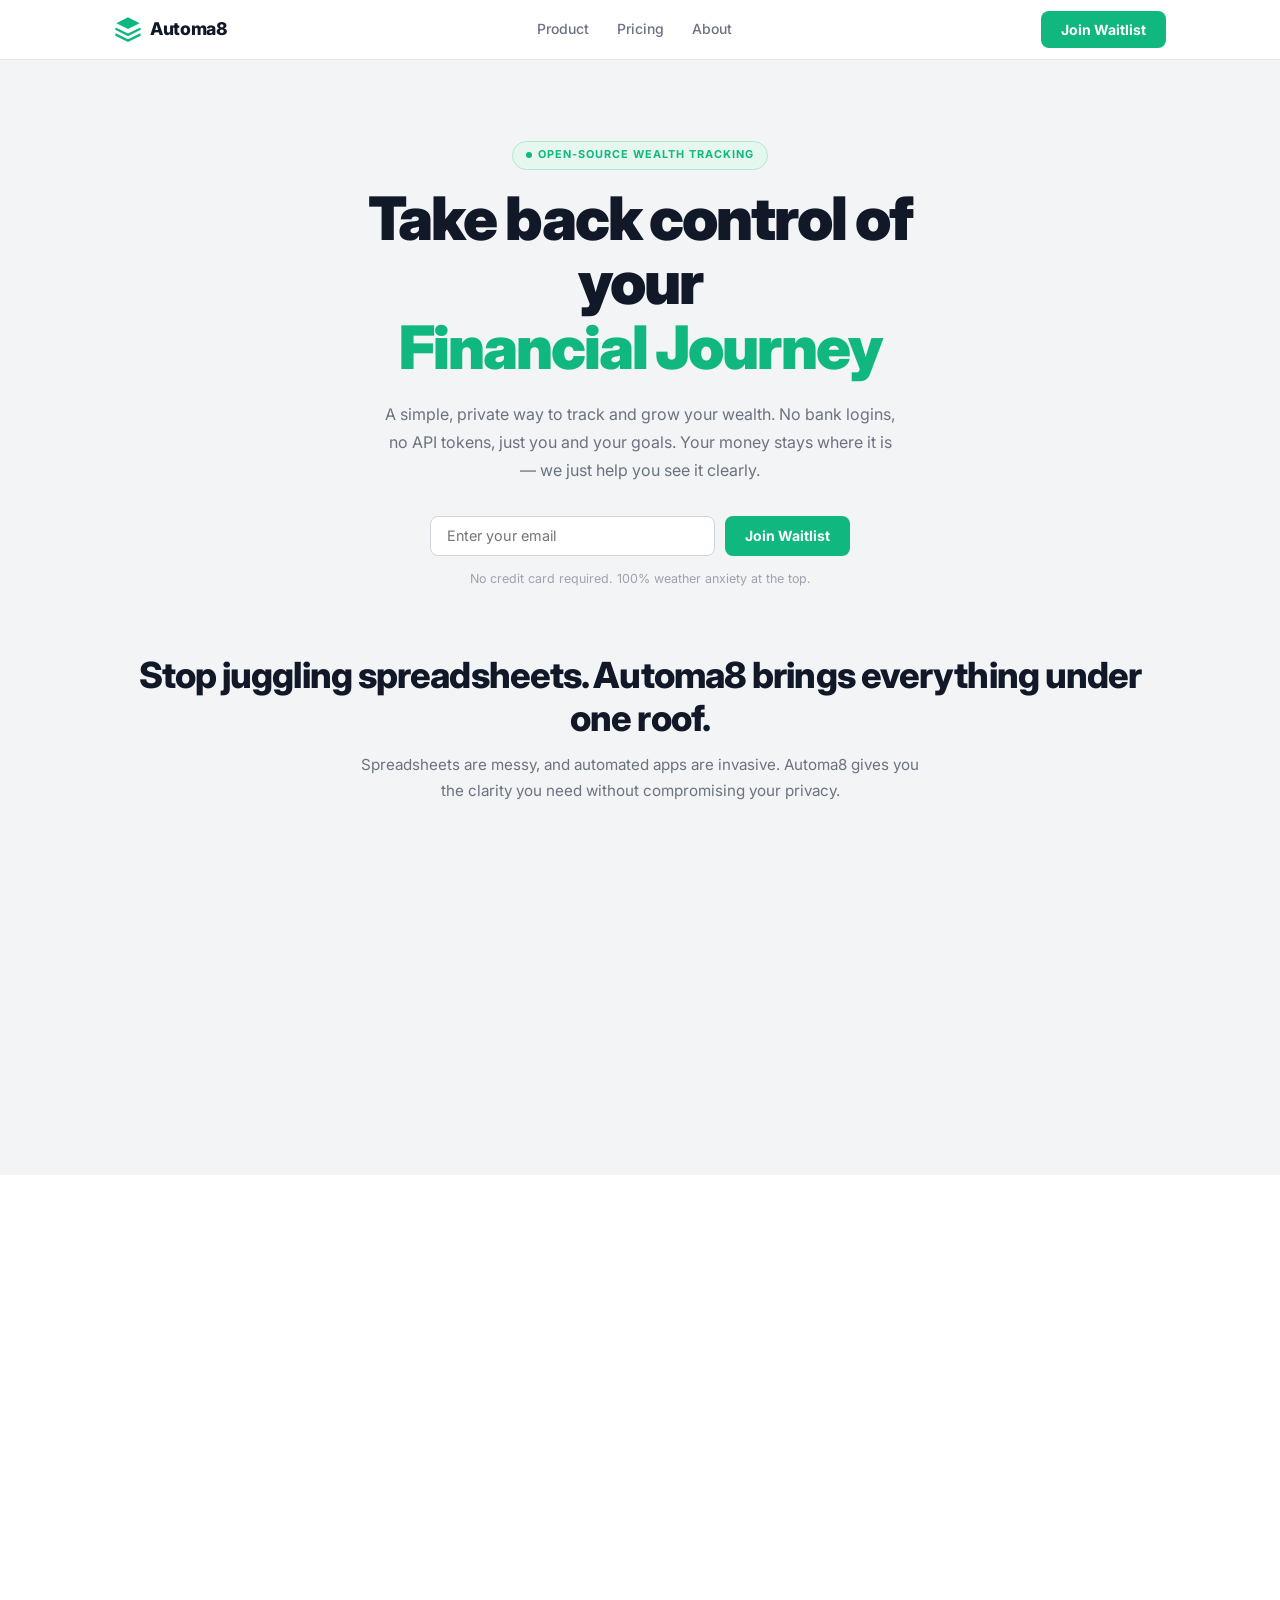
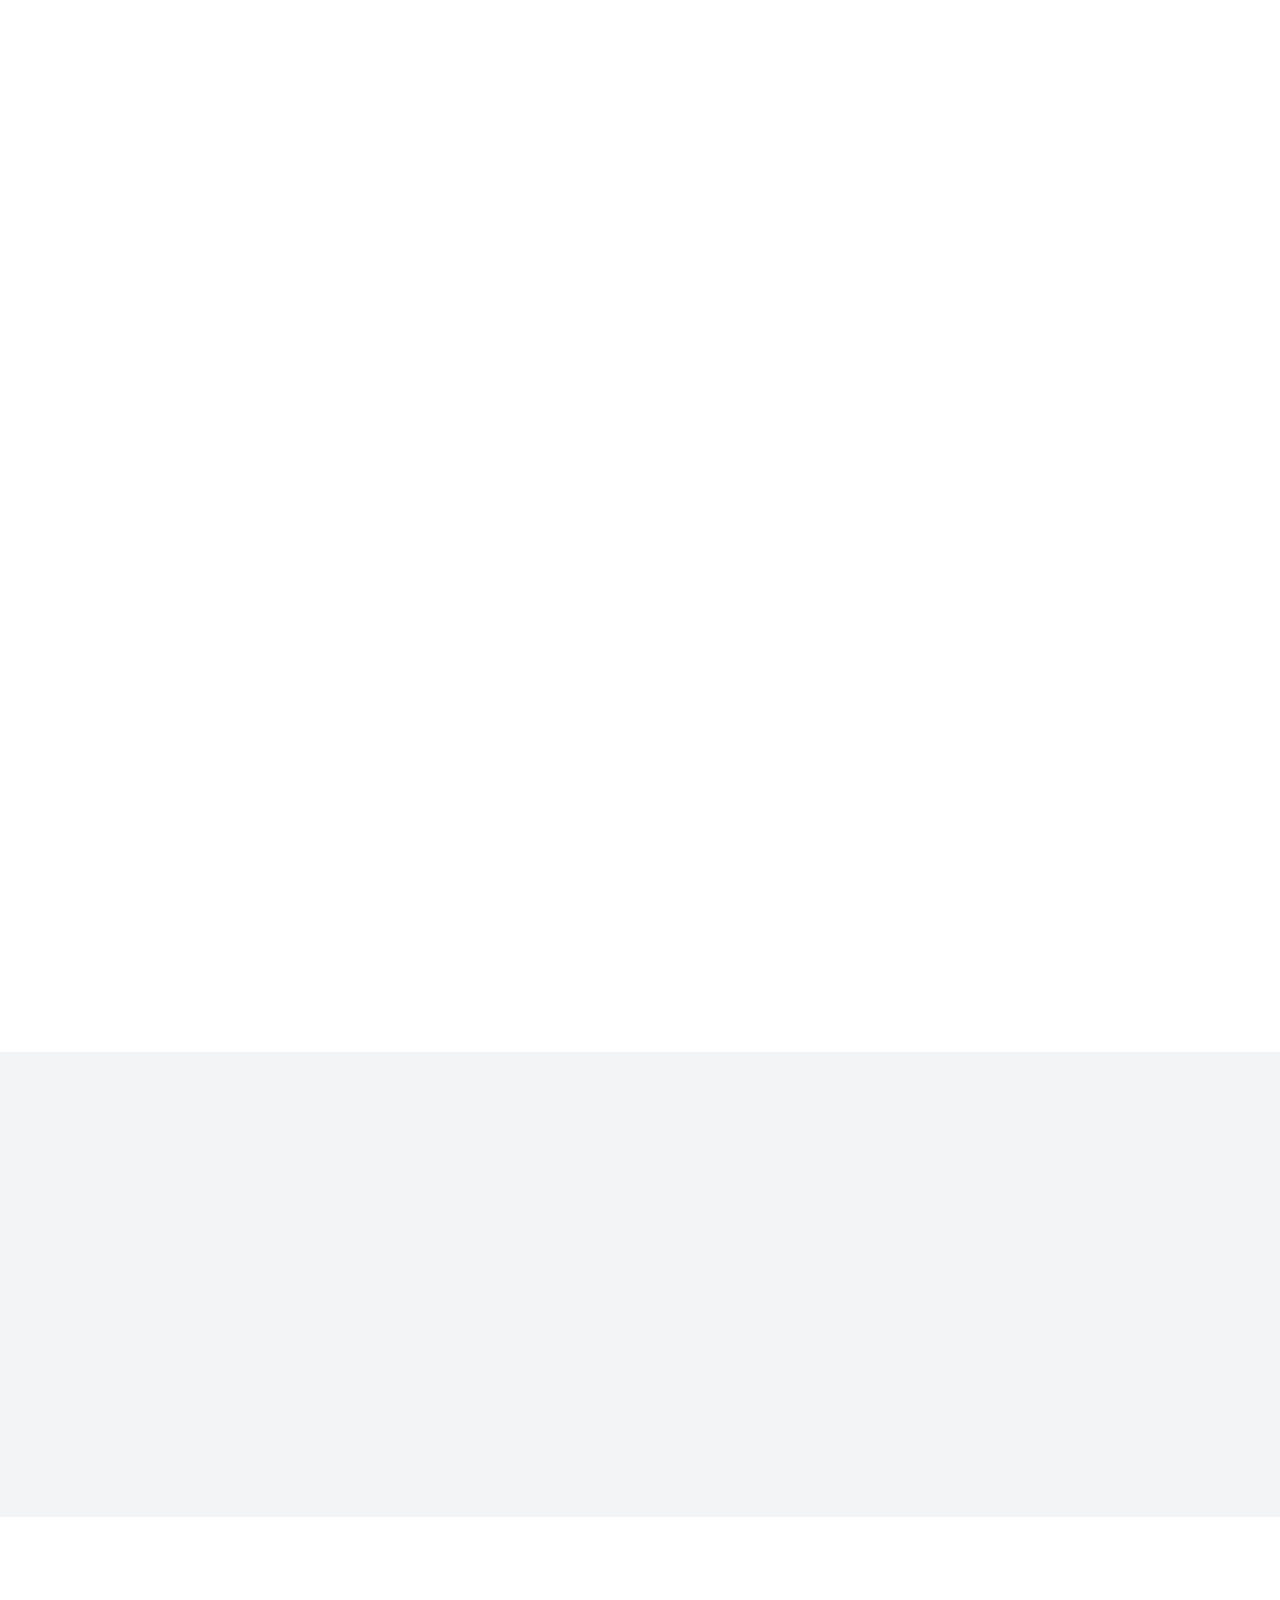
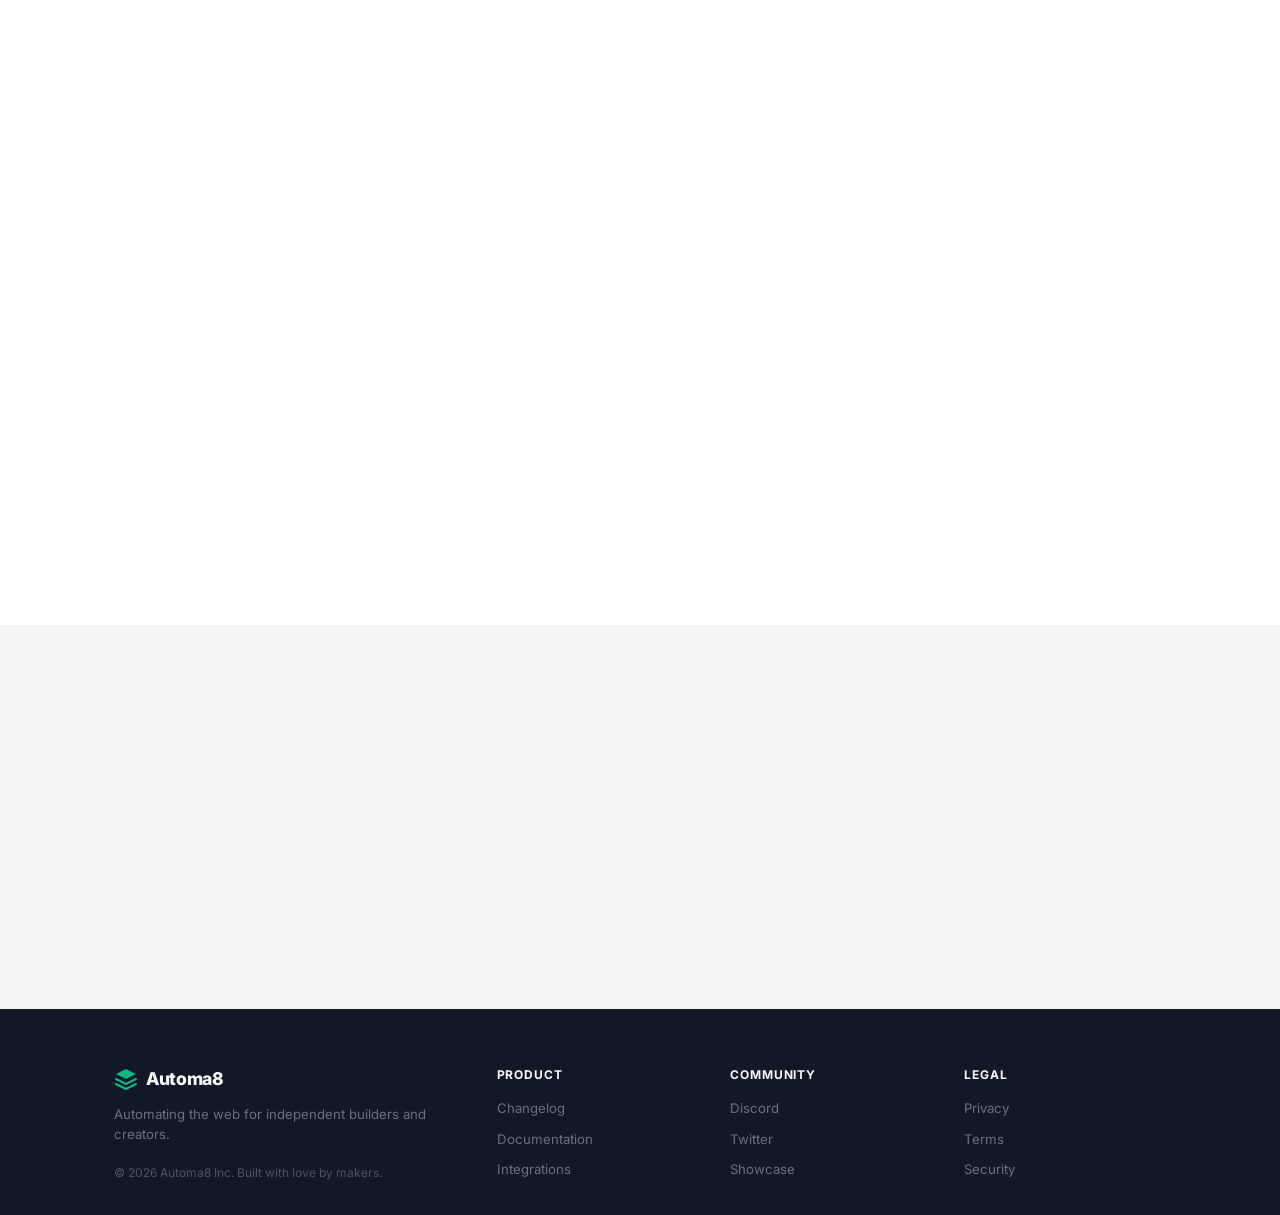
==== commit 9b6458c9: "redesign: match design reference screenshots exactly - index.html: light grey bg, centered hero with" ====
--- a/index.html
+++ b/index.html
@@ -1,276 +1,392 @@
 <!DOCTYPE html>
 <html lang="en" class="light">
+
 <head>
-  <meta charset="UTF-8"/>
-  <meta name="viewport" content="width=device-width, initial-scale=1.0"/>
-  <title>Automa8 – Mindful Wealth Tracking</title>
-  <meta name="description" content="Automa8 is the streamlined workflow engine for your financial life. Track wealth without the noise—built for privacy, not for profit."/>
-  <link rel="preconnect" href="https://fonts.googleapis.com"/>
-  <link rel="preconnect" href="https://fonts.gstatic.com" crossorigin/>
-  <link href="https://fonts.googleapis.com/css2?family=Inter:wght@400;500;600;700;800;900&display=swap" rel="stylesheet"/>
-  <link href="https://fonts.googleapis.com/css2?family=Material+Symbols+Outlined:wght,FILL@100..700,0..1&display=swap" rel="stylesheet"/>
-  <link rel="stylesheet" href="css/styles.css"/>
+    <meta charset="UTF-8" />
+    <meta name="viewport" content="width=device-width, initial-scale=1.0" />
+    <title>Automa8 – Mindful Wealth Tracking</title>
+    <meta name="description" content="Automa8 gives you the clarity you need without compromising your privacy." />
+    <link rel="preconnect" href="https://fonts.googleapis.com" />
+    <link rel="preconnect" href="https://fonts.gstatic.com" crossorigin />
+    <link href="https://fonts.googleapis.com/css2?family=Inter:wght@400;500;600;700;800;900&display=swap"
+        rel="stylesheet" />
+    <link href="https://fonts.googleapis.com/css2?family=Material+Symbols+Outlined:wght,FILL@100..700,0..1&display=swap"
+        rel="stylesheet" />
+    <link rel="stylesheet" href="css/styles.css" />
 </head>
+
 <body>
 
-<!-- ═══════════════════════════════ HEADER ═══════════════════════════════ -->
-<header class="site-header" id="site-header">
-  <div class="header-inner">
-    <a href="index.html" class="logo-link">
-      <span class="material-symbols-outlined logo-icon" style="font-variation-settings:'FILL' 1">account_balance_wallet</span>
-      <span class="logo-text">Automa8</span>
-    </a>
-    <nav class="main-nav" id="main-nav">
-      <a href="features.html">Features</a>
-      <a href="pricing.html">Pricing</a>
-      <a href="about.html">About</a>
-      <a href="blog.html">Blog</a>
-    </nav>
-    <div class="header-actions">
-      <button class="btn-primary" onclick="openWaitlist()">Get Started</button>
-      <button class="hamburger" id="hamburger" aria-label="Toggle menu">
-        <span></span><span></span><span></span>
-      </button>
+    <!-- HEADER -->
+    <header class="site-header" id="site-header">
+        <div class="header-inner">
+            <a href="index.html" class="logo-link">
+                <svg width="28" height="28" viewBox="0 0 24 24" fill="none" xmlns="http://www.w3.org/2000/svg">
+                    <path d="M12 2L2 7L12 12L22 7L12 2Z" fill="#10b77f" />
+                    <path d="M2 17L12 22L22 17" stroke="#10b77f" stroke-width="2" stroke-linecap="round"
+                        stroke-linejoin="round" />
+                    <path d="M2 12L12 17L22 12" stroke="#10b77f" stroke-width="2" stroke-linecap="round"
+                        stroke-linejoin="round" />
+                </svg>
+                <span class="logo-text">Automa8</span>
+            </a>
+            <nav class="main-nav" id="main-nav">
+                <a href="features.html">Product</a>
+                <a href="pricing.html">Pricing</a>
+                <a href="about.html">About</a>
+            </nav>
+            <div class="header-actions">
+                <button class="btn-primary" onclick="openWaitlist()">Join Waitlist</button>
+                <button class="hamburger" id="hamburger" aria-label="Toggle menu">
+                    <span></span><span></span><span></span>
+                </button>
+            </div>
+        </div>
+    </header>
+
+    <main>
+        <!-- HERO -->
+        <section class="hero-section text-center">
+            <div class="container container-sm">
+                <span class="badge badge-subtle"><span class="badge-dot"></span> OPEN-SOURCE WEALTH TRACKING</span>
+                <h1 class="hero-title">Take back control of your<br /><span class="text-primary-color">Financial
+                        Journey</span></h1>
+                <p class="hero-subtitle">A simple, private way to track and grow your wealth. No bank logins, no API
+                    tokens, just you and your goals. Your money stays where it is — we just help you see it clearly.</p>
+
+                <form class="hero-email-form" onsubmit="handleHeroSubmit(event)">
+                    <input type="email" placeholder="Enter your email" required />
+                    <button type="submit" class="btn-primary">Join Waitlist</button>
+                </form>
+                <p class="hero-micro">No credit card required. 100% weather anxiety at the top.</p>
+            </div>
+        </section>
+
+        <!-- 3 CARDS SECTION -->
+        <section class="section pt-0">
+            <div class="container">
+                <div class="section-header text-center">
+                    <h2>Stop juggling spreadsheets. Automa8 brings everything under one roof.</h2>
+                    <p>Spreadsheets are messy, and automated apps are invasive. Automa8 gives you the clarity you need
+                        without compromising your privacy.</p>
+                </div>
+
+                <div class="grid-3">
+                    <div class="card-soft observe">
+                        <div class="card-icon-small"><span class="material-symbols-outlined">visibility</span></div>
+                        <h3>Total Visibility</h3>
+                        <p>Get a bird's-eye view of your assets and liabilities in one place. Manual entry means you see
+                            exactly what you want to see, without the clutter of automatic syncs.</p>
+                    </div>
+                    <div class="card-soft observe">
+                        <div class="card-icon-small"><span class="material-symbols-outlined">track_changes</span></div>
+                        <h3>Intentional Progress</h3>
+                        <p>Set meaningful goals and see your progress track over time. Visualizing your milestones keeps
+                            you mindful and connected to your financial goals.</p>
+                    </div>
+                    <div class="card-soft observe">
+                        <div class="card-icon-small"><span class="material-symbols-outlined">shield_lock</span></div>
+                        <h3>Absolute Privacy</h3>
+                        <p>No bank logins. No API tokens. No data selling. Since you enter the data, your financial life
+                            stays completely disconnected and 100% private.</p>
+                    </div>
+                </div>
+            </div>
+        </section>
+
+        <!-- ALTERNATING FEATURES -->
+        <section class="section bg-white features-alternating">
+            <div class="container">
+
+                <!-- Feature 1 -->
+                <div class="feature-row observe">
+                    <div class="feature-text">
+                        <span class="badge badge-light-green">EASY ONBOARDING</span>
+                        <h2>Everything you need to reach your goals</h2>
+                        <p>Get a bird's-eye view of your entire financial life. No more switching between five different
+                            bank apps. Just one clean space to visualize where you are and where you're going.</p>
+                        <ul class="feature-list">
+                            <li><span class="material-symbols-outlined icon-check">check_circle</span> Automatic account
+                                aggregation</li>
+                            <li><span class="material-symbols-outlined icon-check">check_circle</span> Portfolio
+                                performance benchmarking</li>
+                        </ul>
+                    </div>
+                    <div class="feature-image">
+                        <div class="mock-ui">
+                            <div class="mock-ui-header">Dashboard</div>
+                            <div class="mock-ui-body">
+                                <div class="mock-bar"></div>
+                                <div class="mock-bar short"></div>
+                                <div class="mock-chart"></div>
+                            </div>
+                        </div>
+                    </div>
+                </div>
+
+                <!-- Feature 2 -->
+                <div class="feature-row reverse observe">
+                    <div class="feature-text">
+                        <span class="badge badge-light-green">TIME SAVING</span>
+                        <h2>Simple tools for mindful tracking</h2>
+                        <p>Keep track of your fixed deposits across different banks manually. It only takes a minute,
+                            but the peace of mind of knowing exactly when your next maturity hits is priceless.</p>
+                        <ul class="feature-list">
+                            <li><span class="material-symbols-outlined icon-check">check_circle</span> Automated
+                                maturity alerts</li>
+                            <li><span class="material-symbols-outlined icon-check">check_circle</span> Tax implication
+                                summaries</li>
+                        </ul>
+                    </div>
+                    <div class="feature-image">
+                        <div class="mock-ui">
+                            <div class="mock-ui-header">Fixed Deposits</div>
+                            <div class="mock-ui-body">
+                                <div class="mock-table-row"></div>
+                                <div class="mock-table-row"></div>
+                                <div class="mock-table-row"></div>
+                            </div>
+                        </div>
+                    </div>
+                </div>
+
+                <!-- Feature 3 -->
+                <div class="feature-row observe">
+                    <div class="feature-text">
+                        <span class="badge badge-light-green">SECURE VAULT</span>
+                        <h2>Organize what matters most</h2>
+                        <p>Whether it's your 'Dream Home' fund or 'Kid's Education,' create visual boards that help you
+                            stay motivated. It's about taking action on your dreams, not just looking at numbers.</p>
+                        <ul class="feature-list">
+                            <li><span class="material-symbols-outlined icon-check">check_circle</span> Goal-based
+                                tracking modules</li>
+                            <li><span class="material-symbols-outlined icon-check">check_circle</span> Secure document
+                                vault</li>
+                        </ul>
+                    </div>
+                    <div class="feature-image">
+                        <div class="mock-ui">
+                            <div class="mock-ui-header">Financial Boards</div>
+                            <div class="mock-ui-body">
+                                <div class="mock-cards">
+                                    <div class="mock-card-small"></div>
+                                    <div class="mock-card-small"></div>
+                                </div>
+                            </div>
+                        </div>
+                    </div>
+                </div>
+
+            </div>
+        </section>
+
+        <!-- 4 CARDS - PRIVACY -->
+        <section class="section pt-0">
+            <div class="container">
+                <div class="section-header text-center observe">
+                    <h2>True privacy by design. You're in control.</h2>
+                    <p>We don't ask for tedious access or bank passwords. We believe your data belongs to you.</p>
+                </div>
+
+                <div class="grid-4">
+                    <div class="card-outline observe">
+                        <div class="card-icon-line"><span class="material-symbols-outlined">public_off</span></div>
+                        <h4>Zero Bank Logins</h4>
+                        <p>We don't ask for your passwords or sync with your bank. You enter your data, and we keep it
+                            safe.</p>
+                    </div>
+                    <div class="card-outline observe">
+                        <div class="card-icon-line"><span class="material-symbols-outlined">self_improvement</span>
+                        </div>
+                        <h4>Mindful Tracking</h4>
+                        <p>Manual entry isn't a chore—it's a habit. Being closer to your numbers helps you make better
+                            decisions.</p>
+                    </div>
+                    <div class="card-outline observe">
+                        <div class="card-icon-line"><span class="material-symbols-outlined">insert_chart</span></div>
+                        <h4>Visualizing Targets</h4>
+                        <p>Instead of automated budgets, we give you the tools to set clear targets and watch yourself
+                            reach them.</p>
+                    </div>
+                    <div class="card-outline observe">
+                        <div class="card-icon-line"><span class="material-symbols-outlined">account_balance</span></div>
+                        <h4>Legacy Planning</h4>
+                        <p>We don't ask for tedious access or bank passwords. We believe your data belongs to you.</p>
+                    </div>
+                </div>
+            </div>
+        </section>
+
+        <!-- PRICING -->
+        <section class="section bg-white" id="pricing">
+            <div class="container">
+                <div class="section-header text-center observe">
+                    <h2>Transparent Pricing</h2>
+                    <p>Fair prices for tools that help you grow. No hidden catches.</p>
+                </div>
+
+                <div class="pricing-deck observe">
+                    <div class="pr-card">
+                        <h4>Basic</h4>
+                        <p class="pr-desc">Fair prices for tools that help you grow. No hidden catches.</p>
+                        <div class="pr-price">₹99<span>/mo</span></div>
+                        <ul class="pr-features">
+                            <li><span class="material-symbols-outlined icon-check-small">check</span> Same 14 days, pure
+                                zen</li>
+                            <li><span class="material-symbols-outlined icon-check-small">check</span> Daily net worth
+                                sync</li>
+                            <li><span class="material-symbols-outlined icon-check-small">check</span> Essential
+                                Analytics</li>
+                        </ul>
+                        <button class="btn-outline btn-full" onclick="openWaitlist()">Join Waitlist</button>
+                    </div>
+
+                    <div class="pr-card popular">
+                        <div class="badge-popular">Most Popular</div>
+                        <h4>Full Access</h4>
+                        <p class="pr-desc">Fair prices for tools that help you grow. No hidden catches.</p>
+                        <div class="pr-price">₹199<span>/mo</span></div>
+                        <ul class="pr-features">
+                            <li><span class="material-symbols-outlined icon-check-small">check</span> Unlimited API
+                                Connections</li>
+                            <li><span class="material-symbols-outlined icon-check-small">check</span> Real-time
+                                Portfolio sync</li>
+                            <li><span class="material-symbols-outlined icon-check-small">check</span> Tax Loss
+                                Harvesting Tools</li>
+                            <li><span class="material-symbols-outlined icon-check-small">check</span> Priority 24/7
+                                Support</li>
+                        </ul>
+                        <button class="btn-primary btn-full" onclick="openWaitlist()">Join Waitlist</button>
+                    </div>
+
+                    <div class="pr-card">
+                        <h4>Custom / White-Labeled</h4>
+                        <p class="pr-desc">Built for financial advisors.</p>
+                        <div class="pr-price-text">Custom Pricing</div>
+                        <ul class="pr-features">
+                            <li><span class="material-symbols-outlined icon-check-small">check</span> White labelled
+                                deployment</li>
+                            <li><span class="material-symbols-outlined icon-check-small">check</span> Custom branding
+                            </li>
+                            <li><span class="material-symbols-outlined icon-check-small">check</span> Personalized views
+                            </li>
+                        </ul>
+                        <button class="btn-outline btn-full" onclick="openWaitlist()">Contact Us</button>
+                    </div>
+                </div>
+            </div>
+        </section>
+
+        <!-- CTA BLOCK -->
+        <section class="section pt-0">
+            <div class="container">
+                <div class="cta-box observe text-center">
+                    <h2>Join 1,200+ mindful savers today</h2>
+                    <p>Start your journey toward financial clarity and peace of mind with a<br />community that values
+                        privacy as much as you do.</p>
+                    <button class="btn-primary-invert" onclick="openWaitlist()">Join Waitlist</button>
+                </div>
+            </div>
+        </section>
+    </main>
+
+    <footer class="site-footer">
+        <div class="container footer-grid">
+            <div class="footer-brand">
+                <a href="index.html" class="logo-link">
+                    <svg width="24" height="24" viewBox="0 0 24 24" fill="none" xmlns="http://www.w3.org/2000/svg">
+                        <path d="M12 2L2 7L12 12L22 7L12 2Z" fill="#10b77f" />
+                        <path d="M2 17L12 22L22 17" stroke="#10b77f" stroke-width="2" stroke-linecap="round"
+                            stroke-linejoin="round" />
+                        <path d="M2 12L12 17L22 12" stroke="#10b77f" stroke-width="2" stroke-linecap="round"
+                            stroke-linejoin="round" />
+                    </svg>
+                    <span class="logo-text">Automa8</span>
+                </a>
+                <p class="footer-tagline">Automating the web for independent builders and creators.</p>
+                <p class="footer-copy">© 2026 Automa8 Inc. Built with love by makers.</p>
+            </div>
+
+            <div class="footer-links">
+                <div class="footer-col">
+                    <h4>Product</h4>
+                    <a href="#">Changelog</a>
+                    <a href="#">Documentation</a>
+                    <a href="#">Integrations</a>
+                </div>
+                <div class="footer-col">
+                    <h4>Community</h4>
+                    <a href="#">Discord</a>
+                    <a href="#">Twitter</a>
+                    <a href="#">Showcase</a>
+                </div>
+                <div class="footer-col">
+                    <h4>Legal</h4>
+                    <a href="#">Privacy</a>
+                    <a href="#">Terms</a>
+                    <a href="#">Security</a>
+                </div>
+            </div>
+        </div>
+    </footer>
+
+    <!-- MODAL -->
+    <div class="modal-overlay" id="modal-overlay" onclick="closeWaitlist(event)">
+        <div class="modal-card" id="modal-card">
+            <button class="modal-close" onclick="closeWaitlist()">×</button>
+            <div class="modal-icon-top">
+                <span class="material-symbols-outlined">auto_awesome</span>
+            </div>
+            <h2 class="modal-title">Join the Waitlist</h2>
+            <p class="modal-sub">Be the first to experience the future of<br />workflow automation.</p>
+
+            <form class="modal-form" id="waitlist-form" onsubmit="handleWaitlist(event)">
+                <div class="form-group">
+                    <label>FULL NAME</label>
+                    <div class="input-wrap">
+                        <span class="material-symbols-outlined input-icon">person</span>
+                        <input type="text" placeholder="John Doe" required id="wl-name" />
+                    </div>
+                </div>
+                <div class="form-group">
+                    <label>EMAIL ADDRESS</label>
+                    <div class="input-wrap">
+                        <span class="material-symbols-outlined input-icon">mail</span>
+                        <input type="email" placeholder="john@example.com" required id="wl-email" />
+                    </div>
+                </div>
+                <div class="form-group">
+                    <label>PREFERRED PLAN</label>
+                    <div class="select-wrap">
+                        <span class="material-symbols-outlined input-icon">layers</span>
+                        <select id="wl-plan">
+                            <option>Select your plan</option>
+                            <option>Basic</option>
+                            <option>Full Access</option>
+                        </select>
+                        <span class="material-symbols-outlined select-arrow">expand_more</span>
+                    </div>
+                </div>
+                <button type="submit" class="btn-primary btn-full mt-2">Join Waitlist <span
+                        class="material-symbols-outlined style-small">arrow_forward</span></button>
+                <p class="modal-note">No credit card required for waitlist</p>
+            </form>
+
+            <div class="modal-success" id="modal-success" style="display:none">
+                <span class="material-symbols-outlined success-icon">check_circle</span>
+                <h3>You're on the list!</h3>
+                <p>We'll reach out when your spot is ready.</p>
+            </div>
+        </div>
     </div>
-  </div>
-</header>
-
-<!-- ══════════════════════════════ HERO ══════════════════════════════════ -->
-<section class="hero-section">
-  <div class="container">
-    <div class="hero-content">
-      <span class="badge">Free Tracking App</span>
-      <h1 class="hero-title">Take back control of your<br/><span class="text-gradient">Financial Journey</span></h1>
-      <p class="hero-subtitle">Stop juggling spreadsheets. Automa8 brings everything you need to master your finances—in one calm, private place.</p>
-      <div class="hero-cta">
-        <button class="btn-primary btn-large" onclick="openWaitlist()">Start for Free →</button>
-        <a href="features.html" class="btn-ghost">See Features</a>
-      </div>
-    </div>
-  </div>
-
-  <!-- Decorative floating cards -->
-  <div class="hero-visual">
-    <div class="float-card card-1">
-      <div class="card-label">Net Worth</div>
-      <div class="card-value">$124,500</div>
-      <div class="card-trend up">↑ 8.4%</div>
-    </div>
-    <div class="float-card card-2">
-      <div class="card-label">Monthly Savings</div>
-      <div class="card-value">$2,340</div>
-      <div class="card-trend up">↑ 12%</div>
-    </div>
-    <div class="float-card card-3">
-      <div class="card-label">Investments</div>
-      <div class="card-value">$87,200</div>
-      <div class="card-trend down">↓ 1.2%</div>
-    </div>
-  </div>
-</section>
-
-<!-- ════════════════════════ FEATURE HIGHLIGHTS ══════════════════════════ -->
-<section class="features-preview section">
-  <div class="container">
-    <div class="section-header">
-      <span class="badge">Built for You</span>
-      <h2>Everything you need to reach your goals</h2>
-    </div>
-    <div class="features-grid">
-
-      <div class="feature-card">
-        <div class="feature-icon">
-          <span class="material-symbols-outlined" style="font-variation-settings:'FILL' 1">trending_up</span>
-        </div>
-        <h3>Net Worth Tracking</h3>
-        <p>See your complete financial picture in real time. Assets, liabilities, investments—all in one dashboard.</p>
-      </div>
-
-      <div class="feature-card">
-        <div class="feature-icon">
-          <span class="material-symbols-outlined" style="font-variation-settings:'FILL' 1">receipt_long</span>
-        </div>
-        <h3>Mindful Budgeting</h3>
-        <p>Organize what matters most. Simple tools for mindful tracking without overwhelming complexity.</p>
-      </div>
-
-      <div class="feature-card">
-        <div class="feature-icon">
-          <span class="material-symbols-outlined" style="font-variation-settings:'FILL' 1">lock</span>
-        </div>
-        <h3>Privacy First</h3>
-        <p>Your data belongs to you. No intrusive bank connections, no marketing jargon, zero data selling.</p>
-      </div>
-
-      <div class="feature-card">
-        <div class="feature-icon">
-          <span class="material-symbols-outlined" style="font-variation-settings:'FILL' 1">auto_graph</span>
-        </div>
-        <h3>Smart Automation</h3>
-        <p>Drag-and-drop workflows that connect your financial life. Stop writing boilerplate for repetitive tasks.</p>
-      </div>
-
-    </div>
-  </div>
-</section>
-
-<!-- ═════════════════════════ PHILOSOPHY SECTION ════════════════════════ -->
-<section class="philosophy-section section">
-  <div class="container">
-    <div class="two-col">
-      <div class="col-text">
-        <span class="badge">Our Philosophy</span>
-        <h2>Mindful wealth tracking.</h2>
-        <p class="accent-text">Built for privacy, not for profit.</p>
-        <p>Automa8 was born out of a simple need: a way to track wealth without the noise. We believe your financial data belongs to you, not a corporate database.</p>
-        <p>No intrusive bank connections, no marketing jargon, and zero data selling. Just a clean, quiet space to see your progress mindfully and intentionally.</p>
-      </div>
-      <div class="col-image">
-        <img src="img/forest.jpg" alt="Forest – mindful and intentional" class="round-image" onerror="this.style.background='linear-gradient(135deg,#10b77f22,#10b77f55)';this.style.borderRadius='16px';this.style.minHeight='300px'"/>
-      </div>
-    </div>
-  </div>
-</section>
-
-<!-- ═══════════════════════════ PRICING TEASER ═══════════════════════ -->
-<section class="pricing-teaser section">
-  <div class="container">
-    <div class="section-header">
-      <span class="badge">Transparent Pricing</span>
-      <h2>Simple plans, no surprises.</h2>
-      <p>Start free and upgrade when you need more power.</p>
-    </div>
-    <div class="pricing-grid">
-      <div class="pricing-card">
-        <div class="plan-name">Free</div>
-        <div class="plan-price">$0<span>/mo</span></div>
-        <ul class="plan-features">
-          <li><span class="material-symbols-outlined check">check_circle</span>Up to 5 accounts</li>
-          <li><span class="material-symbols-outlined check">check_circle</span>Basic net worth</li>
-          <li><span class="material-symbols-outlined check">check_circle</span>Manual entry</li>
-        </ul>
-        <button class="btn-outline" onclick="openWaitlist()">Get Started</button>
-      </div>
-      <div class="pricing-card featured">
-        <div class="plan-badge">Popular</div>
-        <div class="plan-name">Plus</div>
-        <div class="plan-price">$9<span>/mo</span></div>
-        <ul class="plan-features">
-          <li><span class="material-symbols-outlined check">check_circle</span>Unlimited accounts</li>
-          <li><span class="material-symbols-outlined check">check_circle</span>Advanced analytics</li>
-          <li><span class="material-symbols-outlined check">check_circle</span>Automation flows</li>
-          <li><span class="material-symbols-outlined check">check_circle</span>API access</li>
-        </ul>
-        <button class="btn-primary" onclick="openWaitlist()">Join Waitlist</button>
-      </div>
-      <div class="pricing-card">
-        <div class="plan-name">Explorer</div>
-        <div class="plan-price">$19<span>/mo</span></div>
-        <ul class="plan-features">
-          <li><span class="material-symbols-outlined check">check_circle</span>Everything in Plus</li>
-          <li><span class="material-symbols-outlined check">check_circle</span>Priority support</li>
-          <li><span class="material-symbols-outlined check">check_circle</span>Custom integrations</li>
-          <li><span class="material-symbols-outlined check">check_circle</span>Team sharing</li>
-        </ul>
-        <button class="btn-outline" onclick="openWaitlist()">Get Started</button>
-      </div>
-    </div>
-  </div>
-</section>
-
-<!-- ═══════════════════════════ CTA BANNER ═══════════════════════════════ -->
-<section class="cta-banner">
-  <div class="container">
-    <h2>Join 1,200+ mindful savers today</h2>
-    <p>Early access slots are limited. Be the first to experience the future of wealth tracking.</p>
-    <div class="cta-actions">
-      <button class="btn-primary btn-large" onclick="openWaitlist()">Start for Free →</button>
-      <button class="btn-ghost-white" onclick="openWaitlist()">Book a Demo</button>
-    </div>
-  </div>
-</section>
-
-<!-- ═══════════════════════════════ FOOTER ═══════════════════════════════ -->
-<footer class="site-footer">
-  <div class="container footer-inner">
-    <div class="footer-brand">
-      <a href="index.html" class="logo-link logo-link-footer">
-        <span class="material-symbols-outlined logo-icon" style="font-variation-settings:'FILL' 1">account_balance_wallet</span>
-        <span class="logo-text">Automa8</span>
-      </a>
-      <p>© 2026 Automa8. Privacy first.</p>
-    </div>
-    <div class="footer-links">
-      <div class="footer-col">
-        <h4>Product</h4>
-        <a href="features.html">Features</a>
-        <a href="pricing.html">Pricing</a>
-        <a href="blog.html">Blog</a>
-      </div>
-      <div class="footer-col">
-        <h4>Community</h4>
-        <a href="#">Twitter / X</a>
-        <a href="#">Discord</a>
-        <a href="#">GitHub</a>
-      </div>
-      <div class="footer-col">
-        <h4>Legal</h4>
-        <a href="#">Terms</a>
-        <a href="#">Privacy</a>
-        <a href="#">Twitter / X</a>
-      </div>
-    </div>
-  </div>
-</footer>
-
-<!-- ══════════════════════════ WAITLIST MODAL ════════════════════════════ -->
-<div class="modal-overlay" id="modal-overlay" onclick="closeWaitlist(event)">
-  <div class="modal-card" id="modal-card">
-    <button class="modal-close" onclick="closeWaitlist()">×</button>
-    <div class="modal-logo">
-      <span class="material-symbols-outlined" style="font-variation-settings:'FILL' 1;color:#10b77f;font-size:2rem">account_balance_wallet</span>
-    </div>
-    <h2 class="modal-title">Join the Waitlist</h2>
-    <p class="modal-sub">Be the first to experience the future of workflow automation.<br/>Early access slots are limited.</p>
-    <form class="modal-form" id="waitlist-form" onsubmit="handleWaitlist(event)">
-      <div class="form-group">
-        <label>FULL NAME</label>
-        <div class="input-wrap">
-          <span class="material-symbols-outlined input-icon">person</span>
-          <input type="text" placeholder="John Doe" required id="wl-name"/>
-        </div>
-      </div>
-      <div class="form-group">
-        <label>EMAIL ADDRESS</label>
-        <div class="input-wrap">
-          <span class="material-symbols-outlined input-icon">mail</span>
-          <input type="email" placeholder="john@example.com" required id="wl-email"/>
-        </div>
-      </div>
-      <div class="form-group">
-        <label>PREFERRED PLAN</label>
-        <div class="select-wrap">
-          <span class="material-symbols-outlined input-icon">star</span>
-          <select id="wl-plan">
-            <option value="" disabled selected>Select your plan</option>
-            <option>Free</option>
-            <option>Plus</option>
-            <option>Explorer</option>
-          </select>
-          <span class="material-symbols-outlined select-arrow">expand_more</span>
-        </div>
-      </div>
-      <button type="submit" class="btn-primary btn-full">Join Waitlist →</button>
-      <p class="modal-note">No credit card required for waitlist</p>
-    </form>
-    <div class="modal-success" id="modal-success" style="display:none">
-      <span class="material-symbols-outlined success-icon" style="font-variation-settings:'FILL' 1">check_circle</span>
-      <h3>You're on the list!</h3>
-      <p>We'll reach out when your spot is ready.</p>
-    </div>
-  </div>
-</div>
-
-<script src="js/main.js"></script>
+
+    <script src="js/main.js"></script>
+    <script>
+        function handleHeroSubmit(e) {
+            e.preventDefault();
+            openWaitlist();
+        }
+    </script>
 </body>
-</html>
+
+</html>
--- a/css/styles.css
+++ b/css/styles.css
@@ -1,13 +1,14 @@
 /* ═══════════════════════════════════════════════════════════════
-   Automa8 Landing Page — Global Stylesheet
-   Design: Mindful, clean, green-primary (#10b77f)
+   Automa8 — Global Design System
+   Matches: design reference screenshots
+   Primary: #10b77f (green)  |  Background: #f3f4f6 (light grey)
    ═══════════════════════════════════════════════════════════════ */
 
-/* ─── Scroll Animation ─── */
+/* ── Scroll animations ── */
 .observe {
     opacity: 0;
-    transform: translateY(28px);
-    transition: opacity 0.55s ease, transform 0.55s ease;
+    transform: translateY(24px);
+    transition: opacity 0.5s ease, transform 0.5s ease;
 }
 
 .observe.in-view {
@@ -15,74 +16,7 @@
     transform: translateY(0);
 }
 
-/* stagger children inside grids */
-.features-grid .feature-card:nth-child(2) {
-    transition-delay: 0.08s;
-}
-
-.features-grid .feature-card:nth-child(3) {
-    transition-delay: 0.16s;
-}
-
-.features-grid .feature-card:nth-child(4) {
-    transition-delay: 0.24s;
-}
-
-.pricing-grid .pricing-card:nth-child(2) {
-    transition-delay: 0.1s;
-}
-
-.pricing-grid .pricing-card:nth-child(3) {
-    transition-delay: 0.2s;
-}
-
-.blog-grid .blog-card:nth-child(2) {
-    transition-delay: 0.08s;
-}
-
-.blog-grid .blog-card:nth-child(3) {
-    transition-delay: 0.16s;
-}
-
-.blog-grid .blog-card:nth-child(4) {
-    transition-delay: 0.08s;
-}
-
-.blog-grid .blog-card:nth-child(5) {
-    transition-delay: 0.16s;
-}
-
-.blog-grid .blog-card:nth-child(6) {
-    transition-delay: 0.24s;
-}
-
-/* ─── CSS Custom Properties ─── */
-:root {
-    --primary: #10b77f;
-    --primary-dark: #0d9668;
-    --primary-light: #e6f7f1;
-    --bg: #f6f8f7;
-    --surface: #ffffff;
-    --surface-alt: #f0f4f2;
-    --border: rgba(16, 183, 127, 0.15);
-    --border-soft: #e2e8e5;
-    --text: #0f1f19;
-    --text-muted: #4b6359;
-    --text-light: #7a9b8e;
-    --radius: 0.375rem;
-    --radius-lg: 0.625rem;
-    --radius-xl: 1rem;
-    --radius-2xl: 1.5rem;
-    --shadow-sm: 0 1px 3px rgba(0, 0, 0, .06), 0 1px 2px rgba(0, 0, 0, .04);
-    --shadow-md: 0 4px 16px rgba(0, 0, 0, .08), 0 2px 6px rgba(0, 0, 0, .05);
-    --shadow-lg: 0 10px 40px rgba(0, 0, 0, .1), 0 4px 14px rgba(0, 0, 0, .06);
-    --shadow-primary: 0 4px 24px rgba(16, 183, 127, .25);
-    --header-h: 68px;
-    --transition: 0.2s ease;
-    --font: 'Inter', system-ui, sans-serif;
-}
-
-/* ─── Reset & Base ─── */
+/* ── Reset ── */
 *,
 *::before,
 *::after {
@@ -93,227 +27,289 @@
 
 html {
     scroll-behavior: smooth;
-    font-size: 16px;
 }
 
 body {
-    font-family: var(--font);
-    background: var(--bg);
-    color: var(--text);
-    line-height: 1.65;
+    font-family: 'Inter', system-ui, -apple-system, sans-serif;
+    background: #f3f4f6;
+    color: #111827;
+    line-height: 1.6;
     -webkit-font-smoothing: antialiased;
     overflow-x: hidden;
 }
 
 img {
     max-width: 100%;
-    height: auto;
     display: block;
 }
 
 a {
+    text-decoration: none;
     color: inherit;
-    text-decoration: none;
 }
 
 button {
-    font-family: var(--font);
+    font-family: inherit;
     cursor: pointer;
     border: none;
+    outline: none;
+}
+
+ul {
+    list-style: none;
 }
 
 input,
 select,
 textarea {
-    font-family: var(--font);
-}
-
-ul {
-    list-style: none;
-}
-
-/* ─── Layout ─── */
+    font-family: inherit;
+}
+
+/* ── Layout ── */
 .container {
     width: 100%;
-    max-width: 1160px;
+    max-width: 1100px;
     margin: 0 auto;
     padding: 0 1.5rem;
 }
 
+.container-sm {
+    max-width: 680px;
+}
+
+.container-md {
+    max-width: 760px;
+}
+
 .section {
     padding: 5rem 0;
 }
 
+.pt-0 {
+    padding-top: 0 !important;
+}
+
+.mt-2 {
+    margin-top: 0.5rem;
+}
+
 .text-center {
     text-align: center;
 }
 
-/* ─── Typography ─── */
+.bg-white {
+    background: #ffffff;
+}
+
+.bg-light-green-subtle {
+    background: #f0fdf8;
+}
+
+/* ── Typography ── */
 h1 {
-    font-size: clamp(2rem, 5vw, 3.5rem);
+    font-size: clamp(2rem, 4.5vw, 3.25rem);
     font-weight: 900;
-    line-height: 1.12;
+    line-height: 1.1;
     letter-spacing: -0.03em;
-    color: var(--text);
+    color: #111827;
 }
 
 h2 {
-    font-size: clamp(1.5rem, 3.5vw, 2.5rem);
+    font-size: clamp(1.5rem, 3vw, 2.25rem);
     font-weight: 800;
     line-height: 1.2;
-    letter-spacing: -0.02em;
-    color: var(--text);
+    letter-spacing: -0.025em;
+    color: #111827;
 }
 
 h3 {
-    font-size: 1.2rem;
+    font-size: 1.1rem;
     font-weight: 700;
-    line-height: 1.3;
-    color: var(--text);
+    color: #111827;
+    line-height: 1.35;
+}
+
+h4 {
+    font-size: 1rem;
+    font-weight: 700;
+    color: #111827;
 }
 
 p {
-    color: var(--text-muted);
+    color: #6b7280;
+    font-size: 0.95rem;
     line-height: 1.75;
 }
 
-.text-gradient {
-    background: linear-gradient(135deg, var(--primary), #0d73b8);
-    -webkit-background-clip: text;
-    -webkit-text-fill-color: transparent;
-    background-clip: text;
-}
-
-.accent-text {
-    color: var(--primary);
-    font-weight: 700;
-    font-size: 1.1rem;
-    margin-bottom: 1rem;
-}
-
-/* ─── Badge ─── */
+.text-primary-color {
+    color: #10b77f;
+}
+
+/* ── Badges ── */
 .badge {
     display: inline-flex;
     align-items: center;
-    gap: 0.4rem;
-    padding: 0.3rem 0.9rem;
-    background: var(--primary-light);
-    color: var(--primary);
+    gap: 0.35rem;
+    font-size: 0.68rem;
+    font-weight: 700;
+    letter-spacing: 0.09em;
+    text-transform: uppercase;
+    padding: 0.3rem 0.85rem;
     border-radius: 999px;
-    font-size: 0.7rem;
-    font-weight: 700;
-    letter-spacing: 0.08em;
-    text-transform: uppercase;
-    margin-bottom: 1.25rem;
-}
-
-/* ─── Buttons ─── */
+    margin-bottom: 1rem;
+}
+
+.badge-subtle {
+    background: #e6f7f0;
+    color: #10b77f;
+    border: 1px solid #b2e8d0;
+}
+
+.badge-subtle .badge-dot {
+    width: 6px;
+    height: 6px;
+    border-radius: 50%;
+    background: #10b77f;
+    flex-shrink: 0;
+}
+
+.badge-subtle-green {
+    background: #e6f7f0;
+    color: #065f46;
+    border: 1px solid #b2e8d0;
+}
+
+.badge-light-green {
+    background: #e6f7f0;
+    color: #065f46;
+}
+
+.badge-icon-pill {
+    background: #e6f7f0;
+    border: 1px solid #b2e8d0;
+    color: #065f46;
+    font-size: 0.68rem;
+    padding: 0.3rem 0.8rem;
+}
+
+.badge-small-icon {
+    font-size: 0.9rem !important;
+}
+
+/* ── Buttons ── */
 .btn-primary {
     display: inline-flex;
     align-items: center;
-    gap: 0.4rem;
-    background: var(--primary);
+    gap: 0.3rem;
+    background: #10b77f;
     color: #fff;
     font-size: 0.875rem;
     font-weight: 700;
-    padding: 0.65rem 1.5rem;
-    border-radius: var(--radius-lg);
-    box-shadow: var(--shadow-primary);
-    transition: background var(--transition), box-shadow var(--transition), transform var(--transition);
+    padding: 0.6rem 1.25rem;
+    border-radius: 0.5rem;
+    transition: background 0.18s, box-shadow 0.18s, transform 0.18s;
     white-space: nowrap;
 }
 
 .btn-primary:hover {
-    background: var(--primary-dark);
-    box-shadow: 0 6px 28px rgba(16, 183, 127, .40);
+    background: #0d9668;
+    box-shadow: 0 4px 18px rgba(16, 183, 127, .30);
     transform: translateY(-1px);
-}
-
-.btn-primary:active {
-    transform: translateY(0);
-}
-
-.btn-large {
-    padding: 0.85rem 2rem;
-    font-size: 1rem;
-    border-radius: var(--radius-xl);
 }
 
 .btn-full {
     width: 100%;
     justify-content: center;
-    padding: 0.9rem;
+    padding: 0.8rem;
+    font-size: 0.95rem;
+    border-radius: 0.5rem;
 }
 
 .btn-outline {
     display: inline-flex;
     align-items: center;
+    justify-content: center;
     background: transparent;
-    color: var(--primary);
+    color: #10b77f;
     font-size: 0.875rem;
     font-weight: 700;
-    padding: 0.65rem 1.5rem;
-    border-radius: var(--radius-lg);
-    border: 2px solid var(--primary);
-    transition: background var(--transition), color var(--transition), transform var(--transition);
+    padding: 0.7rem 1.25rem;
+    border-radius: 0.5rem;
+    border: 1.5px solid #10b77f;
+    transition: background 0.18s, transform 0.18s;
 }
 
 .btn-outline:hover {
-    background: var(--primary-light);
+    background: #e6f7f0;
     transform: translateY(-1px);
 }
 
-.btn-ghost {
+/* CTA box buttons */
+.btn-primary-invert {
     display: inline-flex;
     align-items: center;
-    color: var(--text-muted);
-    font-size: 1rem;
-    font-weight: 600;
-    padding: 0.85rem 1.75rem;
-    border-radius: var(--radius-xl);
-    border: 2px solid var(--border-soft);
+    background: #fff;
+    color: #10b77f;
+    font-weight: 700;
+    font-size: 0.9rem;
+    padding: 0.75rem 2rem;
+    border-radius: 0.5rem;
+    transition: background 0.15s, transform 0.15s;
+}
+
+.btn-primary-invert:hover {
+    background: #f0fdf8;
+    transform: translateY(-1px);
+}
+
+.btn-primary-invert-lg {
+    display: inline-flex;
+    align-items: center;
+    background: #fff;
+    color: #10b77f;
+    font-weight: 700;
+    font-size: 0.9rem;
+    padding: 0.75rem 2rem;
+    border-radius: 0.5rem;
+    transition: background 0.15s;
+}
+
+.btn-primary-invert-lg:hover {
+    background: #f0fdf8;
+}
+
+.btn-outline-invert {
+    display: inline-flex;
+    align-items: center;
     background: transparent;
-    transition: border-color var(--transition), color var(--transition);
-}
-
-.btn-ghost:hover {
-    border-color: var(--primary);
-    color: var(--primary);
-}
-
-.btn-ghost-white {
-    display: inline-flex;
-    align-items: center;
     color: #fff;
-    font-size: 1rem;
-    font-weight: 600;
-    padding: 0.85rem 1.75rem;
-    border-radius: var(--radius-xl);
-    border: 2px solid rgba(255, 255, 255, 0.5);
-    background: transparent;
-    transition: border-color var(--transition), background var(--transition);
-}
-
-.btn-ghost-white:hover {
+    font-weight: 700;
+    font-size: 0.9rem;
+    padding: 0.75rem 2rem;
+    border-radius: 0.5rem;
+    border: 1.5px solid rgba(255, 255, 255, 0.55);
+    transition: border-color 0.15s, background 0.15s;
+}
+
+.btn-outline-invert:hover {
     border-color: #fff;
-    background: rgba(255, 255, 255, 0.1);
-}
-
-/* ═══════════════════════════  HEADER  ═══════════════════════════ */
+    background: rgba(255, 255, 255, 0.08);
+}
+
+/* ══════════════  HEADER  ══════════════ */
 .site-header {
     position: sticky;
     top: 0;
     z-index: 100;
-    height: var(--header-h);
-    background: rgba(255, 255, 255, 0.92);
-    backdrop-filter: blur(12px);
-    -webkit-backdrop-filter: blur(12px);
-    border-bottom: 1px solid var(--border-soft);
-    transition: box-shadow var(--transition);
+    height: 60px;
+    background: rgba(255, 255, 255, 0.97);
+    backdrop-filter: blur(10px);
+    border-bottom: 1px solid #e5e7eb;
+    transition: box-shadow 0.2s;
 }
 
 .site-header.scrolled {
-    box-shadow: var(--shadow-md);
+    box-shadow: 0 2px 16px rgba(0, 0, 0, .07);
 }
 
 .header-inner {
@@ -321,107 +317,67 @@
     align-items: center;
     justify-content: space-between;
     height: 100%;
-    max-width: 1160px;
+    max-width: 1100px;
     margin: 0 auto;
     padding: 0 1.5rem;
-    gap: 1rem;
 }
 
 .logo-link {
     display: flex;
     align-items: center;
     gap: 0.5rem;
-    text-decoration: none;
-    flex-shrink: 0;
-}
-
-.logo-icon {
-    font-size: 1.75rem;
-    color: var(--primary);
-    font-variation-settings: 'FILL' 1, 'wght' 500;
 }
 
 .logo-text {
-    font-size: 1.2rem;
+    font-size: 1.1rem;
     font-weight: 800;
-    color: var(--text);
+    color: #111827;
     letter-spacing: -0.02em;
 }
 
-.logo-link-footer .logo-text {
-    color: #e2ede9;
-}
-
-.logo-link-footer .logo-icon {
-    color: var(--primary);
-}
-
 .main-nav {
     display: flex;
     align-items: center;
-    gap: 2rem;
+    gap: 1.75rem;
 }
 
 .main-nav a {
     font-size: 0.875rem;
-    font-weight: 600;
-    color: var(--text-muted);
-    transition: color var(--transition);
-    position: relative;
-}
-
-.main-nav a::after {
-    content: '';
-    position: absolute;
-    left: 0;
-    right: 0;
-    bottom: -3px;
-    height: 2px;
-    background: var(--primary);
-    transform: scaleX(0);
-    transform-origin: left;
-    transition: transform 0.2s;
-}
-
-.main-nav a:hover {
-    color: var(--primary);
-}
-
-.main-nav a:hover::after,
-.main-nav a.active::after {
-    transform: scaleX(1);
-}
-
+    font-weight: 500;
+    color: #6b7280;
+    transition: color 0.15s;
+}
+
+.main-nav a:hover,
 .main-nav a.active {
-    color: var(--primary);
+    color: #10b77f;
 }
 
 .header-actions {
     display: flex;
     align-items: center;
-    gap: 1rem;
-}
-
-/* Hamburger */
+    gap: 0.75rem;
+}
+
 .hamburger {
     display: none;
     flex-direction: column;
+    gap: 5px;
+    width: 32px;
+    height: 32px;
+    background: none;
+    align-items: center;
     justify-content: center;
-    gap: 5px;
-    width: 36px;
-    height: 36px;
-    background: none;
-    border: none;
-    cursor: pointer;
     padding: 4px;
 }
 
 .hamburger span {
     display: block;
+    width: 20px;
     height: 2px;
-    background: var(--text);
+    background: #374151;
     border-radius: 2px;
-    transition: transform 0.3s, opacity 0.3s;
+    transition: transform 0.25s, opacity 0.25s;
 }
 
 .hamburger.open span:nth-child(1) {
@@ -436,478 +392,441 @@
     transform: translateY(-7px) rotate(-45deg);
 }
 
-/* ═══════════════════════════  HERO  ═══════════════════════════ */
+/* ══════════════  HOME HERO  ══════════════ */
 .hero-section {
-    padding: calc(var(--header-h) + 3rem) 1.5rem 5rem;
-    max-width: 1160px;
+    padding: 5rem 1.5rem 4rem;
+    background: #f3f4f6;
+}
+
+.hero-title {
+    font-size: clamp(2.25rem, 5vw, 3.75rem);
+    font-weight: 900;
+    letter-spacing: -0.035em;
+    line-height: 1.08;
+    margin-bottom: 1.25rem;
+}
+
+.hero-subtitle {
+    font-size: 1rem;
+    color: #6b7280;
+    max-width: 52ch;
+    margin: 0 auto 2rem;
+    line-height: 1.75;
+}
+
+.hero-email-form {
+    display: flex;
+    gap: 0.6rem;
+    max-width: 420px;
+    margin: 0 auto 0.75rem;
+}
+
+.hero-email-form input {
+    flex: 1;
+    padding: 0.65rem 1rem;
+    border: 1.5px solid #d1d5db;
+    border-radius: 0.5rem;
+    font-size: 0.9rem;
+    background: #fff;
+    color: #111827;
+    outline: none;
+    transition: border-color 0.15s;
+}
+
+.hero-email-form input:focus {
+    border-color: #10b77f;
+}
+
+.hero-micro {
+    font-size: 0.78rem;
+    color: #9ca3af;
+    margin-top: 0.75rem;
+}
+
+/* ══════════════  SECTION HEADER  ══════════════ */
+.section-header {
+    margin-bottom: 3rem;
+}
+
+.section-header h2 {
+    margin-bottom: 0.75rem;
+}
+
+.section-header p {
+    max-width: 58ch;
     margin: 0 auto;
+}
+
+/* ══════════════  3-COLUMN CARD GRID  ══════════════ */
+.grid-3 {
     display: grid;
-    grid-template-columns: 1fr 1fr;
-    gap: 3rem;
-    align-items: center;
-    min-height: 90vh;
-}
-
-.hero-content {
-    display: flex;
-    flex-direction: column;
+    grid-template-columns: repeat(3, 1fr);
     gap: 1.25rem;
 }
 
-.hero-title {
-    margin-bottom: 0.25rem;
-}
-
-.hero-subtitle {
-    font-size: 1.15rem;
-    color: var(--text-muted);
-    max-width: 42ch;
-}
-
-.hero-cta {
-    display: flex;
-    align-items: center;
-    gap: 1rem;
-    flex-wrap: wrap;
-    margin-top: 0.5rem;
-}
-
-/* Hero glowing stat cards */
-.hero-visual {
-    position: relative;
-    height: 380px;
+.card-soft {
+    background: #fff;
+    border: 1px solid #e5e7eb;
+    border-radius: 0.875rem;
+    padding: 1.75rem;
+    transition: box-shadow 0.2s, transform 0.2s;
+}
+
+.card-soft:hover {
+    box-shadow: 0 6px 24px rgba(0, 0, 0, .07);
+    transform: translateY(-3px);
+}
+
+.card-icon-small {
+    width: 40px;
+    height: 40px;
+    background: #e6f7f0;
+    border-radius: 0.5rem;
     display: flex;
     align-items: center;
     justify-content: center;
-}
-
-.float-card {
-    position: absolute;
-    background: var(--surface);
-    border: 1px solid var(--border-soft);
-    border-radius: var(--radius-xl);
-    padding: 1.25rem 1.5rem;
-    box-shadow: var(--shadow-md);
-    min-width: 170px;
-    animation: float 5s ease-in-out infinite;
-}
-
-.float-card:nth-child(2) {
-    animation-delay: -1.5s;
-}
-
-.float-card:nth-child(3) {
-    animation-delay: -3s;
-}
-
-.card-1 {
-    top: 10%;
-    left: 5%;
-    animation-delay: 0s;
-}
-
-.card-2 {
-    top: 40%;
-    right: 0%;
-    animation-delay: -2s;
-}
-
-.card-3 {
-    bottom: 8%;
-    left: 20%;
-    animation-delay: -4s;
-}
-
-.card-label {
-    font-size: 0.72rem;
-    font-weight: 600;
-    color: var(--text-light);
-    text-transform: uppercase;
-    letter-spacing: 0.06em;
-    margin-bottom: 0.35rem;
-}
-
-.card-value {
-    font-size: 1.5rem;
-    font-weight: 800;
-    color: var(--text);
-    letter-spacing: -0.02em;
-}
-
-.card-trend {
-    font-size: 0.825rem;
-    font-weight: 700;
-    margin-top: 0.35rem;
-}
-
-.card-trend.up {
-    color: var(--primary);
-}
-
-.card-trend.down {
-    color: #ef4444;
-}
-
-@keyframes float {
-
-    0%,
-    100% {
-        transform: translateY(0px);
-    }
-
-    50% {
-        transform: translateY(-12px);
-    }
-}
-
-/* ═══════════════════════  FEATURES PREVIEW  ══════════════════════ */
-.section-header {
-    text-align: center;
-    margin-bottom: 3rem;
-}
-
-.section-header p {
-    color: var(--text-muted);
-    font-size: 1.05rem;
-    max-width: 52ch;
-    margin: 0.5rem auto 0;
-}
-
-.features-grid {
-    display: grid;
-    grid-template-columns: repeat(auto-fit, minmax(240px, 1fr));
-    gap: 1.5rem;
-}
-
-.feature-card {
-    background: var(--surface);
-    border: 1px solid var(--border-soft);
-    border-radius: var(--radius-xl);
-    padding: 2rem 1.75rem;
-    transition: box-shadow var(--transition), transform var(--transition), border-color var(--transition);
-}
-
-.feature-card:hover {
-    box-shadow: var(--shadow-lg);
-    transform: translateY(-4px);
-    border-color: var(--primary);
-}
-
-.feature-icon {
-    width: 48px;
-    height: 48px;
-    background: var(--primary-light);
-    border-radius: var(--radius-lg);
-    display: flex;
-    align-items: center;
-    justify-content: center;
-    margin-bottom: 1.25rem;
-    color: var(--primary);
-}
-
-.feature-icon .material-symbols-outlined {
-    font-size: 1.5rem;
-    color: var(--primary);
-}
-
-.feature-card h3 {
+    margin-bottom: 1rem;
+    color: #10b77f;
+}
+
+.card-icon-small .material-symbols-outlined {
+    font-size: 1.2rem;
+    color: #10b77f;
+    font-variation-settings: 'FILL' 1;
+}
+
+.card-soft h3 {
     margin-bottom: 0.5rem;
-}
-
-.feature-card p {
-    font-size: 0.92rem;
-}
-
-/* ═══════════════════════  PHILOSOPHY  ══════════════════════════ */
-.two-col {
+    font-size: 1rem;
+}
+
+.card-soft p {
+    font-size: 0.875rem;
+}
+
+/* ══════════════  ALTERNATING FEATURE ROWS  ══════════════ */
+.features-alternating .feature-row {
     display: grid;
     grid-template-columns: 1fr 1fr;
     gap: 4rem;
     align-items: center;
-}
-
-.col-text {
+    padding: 4rem 0;
+    border-bottom: 1px solid #e5e7eb;
+}
+
+.features-alternating .feature-row:last-child {
+    border-bottom: none;
+}
+
+.features-alternating .feature-row.reverse .feature-text {
+    order: 2;
+}
+
+.features-alternating .feature-row.reverse .feature-image {
+    order: 1;
+}
+
+.feature-text {
     display: flex;
     flex-direction: column;
     gap: 1rem;
 }
 
-.col-text h2,
-.col-text h1 {
-    margin-top: 0;
-}
-
-.col-text p {
-    font-size: 1rem;
-}
-
-.round-image {
+.feature-text h2 {
+    margin-bottom: 0.25rem;
+}
+
+.feature-list {
+    display: flex;
+    flex-direction: column;
+    gap: 0.6rem;
+    margin-top: 0.5rem;
+}
+
+.feature-list li {
+    display: flex;
+    align-items: center;
+    gap: 0.6rem;
+    font-size: 0.9rem;
+    font-weight: 500;
+    color: #374151;
+}
+
+.icon-check {
+    font-size: 1.1rem !important;
+    color: #10b77f;
+    font-variation-settings: 'FILL' 1;
+}
+
+.feature-image {
+    display: flex;
+    align-items: center;
+    justify-content: center;
+}
+
+/* Placeholder mock UI */
+.mock-ui {
     width: 100%;
-    height: 340px;
-    object-fit: cover;
-    border-radius: var(--radius-2xl);
-    box-shadow: var(--shadow-lg);
-}
-
-/* ═══════════════════════════  PRICING  ══════════════════════════ */
-.pricing-grid {
+    background: #fff;
+    border: 1px solid #e5e7eb;
+    border-radius: 0.875rem;
+    overflow: hidden;
+    box-shadow: 0 4px 24px rgba(0, 0, 0, .07);
+}
+
+.mock-ui-header {
+    padding: 0.75rem 1rem;
+    font-size: 0.75rem;
+    font-weight: 600;
+    color: #9ca3af;
+    background: #fafafa;
+    border-bottom: 1px solid #f0f0f0;
+}
+
+.mock-ui-body {
+    padding: 1.25rem;
+}
+
+.mock-bar {
+    height: 10px;
+    background: #e5e7eb;
+    border-radius: 5px;
+    margin-bottom: 0.5rem;
+}
+
+.mock-bar.short {
+    width: 60%;
+}
+
+.mock-chart {
+    height: 80px;
+    background: linear-gradient(to right, #e6f7f0, #10b77f22);
+    border-radius: 0.5rem;
+    margin-top: 0.75rem;
+}
+
+.mock-table-row {
+    height: 10px;
+    background: #f3f4f6;
+    border-radius: 4px;
+    margin-bottom: 0.65rem;
+}
+
+.mock-cards {
+    display: flex;
+    gap: 0.75rem;
+}
+
+.mock-card-small {
+    flex: 1;
+    height: 70px;
+    background: #f0fdf8;
+    border: 1px solid #b2e8d0;
+    border-radius: 0.5rem;
+}
+
+/* ══════════════  4-COLUMN CARD GRID  ══════════════ */
+.grid-4 {
+    display: grid;
+    grid-template-columns: repeat(4, 1fr);
+    gap: 1.25rem;
+}
+
+.card-outline {
+    background: #fff;
+    border: 1px solid #e5e7eb;
+    border-radius: 0.875rem;
+    padding: 1.75rem 1.5rem;
+    transition: box-shadow 0.2s, transform 0.2s;
+}
+
+.card-outline:hover {
+    box-shadow: 0 6px 24px rgba(0, 0, 0, .07);
+    transform: translateY(-3px);
+}
+
+.card-icon-line {
+    margin-bottom: 1rem;
+    color: #10b77f;
+}
+
+.card-icon-line .material-symbols-outlined {
+    font-size: 1.5rem;
+    color: #10b77f;
+    font-variation-settings: 'FILL' 0;
+}
+
+.card-outline h4 {
+    margin-bottom: 0.5rem;
+    font-size: 0.9rem;
+}
+
+.card-outline p {
+    font-size: 0.825rem;
+    color: #9ca3af;
+}
+
+/* ══════════════  PRICING CARDS  ══════════════ */
+.pricing-deck {
     display: grid;
     grid-template-columns: repeat(3, 1fr);
     gap: 1.5rem;
-    margin-top: 2rem;
-}
-
-.pricing-grid-full {
-    margin-top: 0;
-}
-
-.pricing-card {
-    background: var(--surface);
-    border: 1px solid var(--border-soft);
-    border-radius: var(--radius-xl);
-    padding: 2.25rem 2rem;
+}
+
+.pr-card {
+    background: #fff;
+    border: 1px solid #e5e7eb;
+    border-radius: 1rem;
+    padding: 2rem 1.75rem;
     display: flex;
     flex-direction: column;
     gap: 1rem;
     position: relative;
-    transition: box-shadow var(--transition), transform var(--transition);
-}
-
-.pricing-card:hover {
-    box-shadow: var(--shadow-lg);
-    transform: translateY(-3px);
-}
-
-.pricing-card.featured {
-    border-color: var(--primary);
-    box-shadow: 0 0 0 2px var(--primary), var(--shadow-lg);
-    transform: scale(1.03);
-}
-
-.pricing-card.featured:hover {
-    transform: scale(1.03) translateY(-3px);
-}
-
-.plan-badge {
+    transition: box-shadow 0.2s;
+}
+
+.pr-card:hover {
+    box-shadow: 0 8px 32px rgba(0, 0, 0, .08);
+}
+
+.pr-card.popular {
+    border-color: #10b77f;
+    box-shadow: 0 0 0 2px #10b77f;
+}
+
+.badge-popular {
     position: absolute;
-    top: -14px;
+    top: -13px;
     left: 50%;
     transform: translateX(-50%);
-    background: var(--primary);
+    background: #10b77f;
     color: #fff;
-    font-size: 0.72rem;
+    font-size: 0.68rem;
+    font-weight: 700;
+    letter-spacing: 0.07em;
+    text-transform: uppercase;
+    padding: 0.22rem 0.9rem;
+    border-radius: 999px;
+    white-space: nowrap;
+}
+
+.pr-card h4 {
+    font-size: 1rem;
+    color: #374151;
+    font-weight: 700;
+}
+
+.pr-desc {
+    font-size: 0.825rem;
+    color: #9ca3af;
+}
+
+.pr-price {
+    font-size: 2.25rem;
+    font-weight: 900;
+    color: #111827;
+    letter-spacing: -0.03em;
+}
+
+.pr-price span {
+    font-size: 0.9rem;
+    font-weight: 500;
+    color: #9ca3af;
+}
+
+.pr-price-text {
+    font-size: 1.5rem;
     font-weight: 800;
-    padding: 0.25rem 1rem;
-    border-radius: 999px;
-    letter-spacing: 0.06em;
-    text-transform: uppercase;
-    white-space: nowrap;
-}
-
-.plan-name {
-    font-size: 1.1rem;
-    font-weight: 800;
-    color: var(--text);
-}
-
-.plan-price {
-    font-size: 2.5rem;
-    font-weight: 900;
-    color: var(--text);
-    letter-spacing: -0.03em;
-}
-
-.plan-price span {
+    color: #111827;
+}
+
+.pr-features {
+    display: flex;
+    flex-direction: column;
+    gap: 0.55rem;
+    flex: 1;
+}
+
+.pr-features li {
+    display: flex;
+    align-items: center;
+    gap: 0.5rem;
+    font-size: 0.85rem;
+    color: #6b7280;
+}
+
+.icon-check-small {
+    font-size: 1rem !important;
+    color: #10b77f;
+    font-variation-settings: 'FILL' 1;
+}
+
+/* ══════════════  CTA BOX  ══════════════ */
+.cta-box {
+    background: linear-gradient(135deg, #10b77f 0%, #079769 60%, #047857 100%);
+    border-radius: 1.25rem;
+    padding: 4rem 2rem;
+    color: #fff;
+}
+
+.cta-box h2 {
+    color: #fff;
+    font-size: clamp(1.4rem, 3vw, 2rem);
+    margin-bottom: 0.75rem;
+}
+
+.cta-box p {
+    color: rgba(255, 255, 255, 0.85);
+    font-size: 0.95rem;
+    margin-bottom: 2rem;
+}
+
+.cta-actions {
+    display: flex;
+    align-items: center;
+    justify-content: center;
+    gap: 0.9rem;
+    flex-wrap: wrap;
+}
+
+/* ══════════════  SECTION DIVIDER  ══════════════ */
+.section-divider {
+    border: none;
+    border-top: 1px solid #e5e7eb;
+}
+
+/* ══════════════  FEATURES PAGE HERO  ══════════════ */
+.features-hero {
+    padding: 4.5rem 1.5rem 3rem;
+    background: #f3f4f6;
+}
+
+.features-hero h1 {
+    margin-bottom: 1rem;
+}
+
+.features-hero-sub {
+    color: #6b7280;
     font-size: 1rem;
-    font-weight: 500;
-    color: var(--text-light);
-}
-
-.plan-desc {
-    font-size: 0.875rem;
-    color: var(--text-muted);
-}
-
-.plan-features {
-    display: flex;
-    flex-direction: column;
-    gap: 0.6rem;
-    flex: 1;
-}
-
-.plan-features li {
-    display: flex;
-    align-items: center;
-    gap: 0.6rem;
-    font-size: 0.875rem;
-    color: var(--text-muted);
-}
-
-.check {
-    font-size: 1.1rem;
-    color: var(--primary);
-    flex-shrink: 0;
-}
-
-/* ─── FAQ ─── */
-.faq-section {
-    margin-top: 5rem;
-}
-
-.faq-grid {
-    display: grid;
-    grid-template-columns: 1fr 1fr;
-    gap: 1.5rem;
-}
-
-.faq-item {
-    background: var(--surface);
-    border: 1px solid var(--border-soft);
-    border-radius: var(--radius-xl);
-    padding: 1.75rem;
-}
-
-.faq-item h3 {
-    margin-bottom: 0.5rem;
-    font-size: 1rem;
-}
-
-.faq-item p {
-    font-size: 0.9rem;
-}
-
-/* ═══════════════════════  PRINCIPLES (ABOUT) ════════════════════ */
-.principles-grid {
-    display: grid;
-    grid-template-columns: repeat(auto-fit, minmax(220px, 1fr));
-    gap: 1.5rem;
-}
-
-.principle-card {
-    background: var(--surface);
-    border: 1px solid var(--border-soft);
-    border-radius: var(--radius-xl);
-    padding: 2rem;
-    transition: box-shadow var(--transition), transform var(--transition);
-}
-
-.principle-card:hover {
-    box-shadow: var(--shadow-lg);
-    transform: translateY(-3px);
-}
-
-.principle-icon {
-    font-size: 2rem;
-    color: var(--primary);
-    margin-bottom: 1rem;
-    display: block;
-}
-
-.principle-card h3 {
-    margin-bottom: 0.5rem;
-}
-
-.principle-card p {
-    font-size: 0.9rem;
-}
-
-/* ─── Contact ─── */
-.contact-section {
-    background: var(--bg);
-}
-
-.contact-two-col {
-    gap: 3rem;
-    align-items: flex-start;
-}
-
-.contact-info {
-    display: flex;
-    flex-direction: column;
-    gap: 0.75rem;
-    margin-top: 1.5rem;
-}
-
-.contact-row {
-    display: flex;
-    align-items: center;
-    gap: 0.75rem;
-    font-size: 0.95rem;
-}
-
-.contact-row a {
-    color: var(--text-muted);
-}
-
-.contact-row a:hover {
-    color: var(--primary);
-}
-
-.contact-form-wrap {
-    background: var(--surface);
-    border: 1px solid var(--border-soft);
-    border-radius: var(--radius-xl);
-    padding: 2.25rem;
-    box-shadow: var(--shadow-sm);
-}
-
-.contact-form {
-    display: flex;
-    flex-direction: column;
-    gap: 1.25rem;
-}
-
-.contact-form textarea {
-    resize: vertical;
-    min-height: 100px;
-}
-
-/* ═══════════════════════  FEATURES PAGE  ════════════════════════ */
-.features-main {
-    padding-bottom: 0;
-}
-
-.feature-page-container {
-    padding-top: 5rem;
-    padding-bottom: 5rem;
-}
-
-.feature-hero {
-    margin-bottom: 5rem;
-}
-
-.feature-hero h1 {
-    margin: 0 auto 1rem;
-}
-
-.feature-hero-sub {
-    font-size: 1.1rem;
-    color: var(--text-muted);
-    max-width: 58ch;
+    max-width: 56ch;
     margin: 0 auto;
-}
-
-/* Feature block (alternating) */
-.feature-block {
+    line-height: 1.75;
+}
+
+/* Feature block — full width alternating sections */
+.feature-block-wide {
     display: grid;
     grid-template-columns: 1fr 1fr;
     gap: 4rem;
     align-items: center;
-    margin-bottom: 6rem;
-    padding-bottom: 4rem;
-    border-bottom: 1px solid var(--border-soft);
-}
-
-.feature-block:last-of-type {
-    border-bottom: none;
-    margin-bottom: 3rem;
-}
-
-.feature-block.reverse .feature-block-text {
+    padding: 2rem 0;
+}
+
+.feature-block-wide.reverse .feature-block-text {
     order: 2;
 }
 
-.feature-block.reverse .feature-block-media {
+.feature-block-wide.reverse .feature-block-screen {
     order: 1;
 }
 
@@ -917,393 +836,471 @@
     gap: 1rem;
 }
 
-.feature-block-text h2 {
+/* Dark screen mock */
+.screen-mock {
+    border-radius: 0.875rem;
+    overflow: hidden;
+    box-shadow: 0 8px 32px rgba(0, 0, 0, .12);
+}
+
+.screen-topbar {
+    display: flex;
+    align-items: center;
+    gap: 0.4rem;
+    padding: 0.65rem 0.9rem;
+    background: #1e2a23;
+}
+
+.screen-topbar.light {
+    background: #fafafa;
+    border-bottom: 1px solid #e5e7eb;
+}
+
+.screen-dots {
+    display: flex;
+    gap: 5px;
+}
+
+.screen-dots span {
+    width: 9px;
+    height: 9px;
+    border-radius: 50%;
+}
+
+.screen-dots span:nth-child(1) {
+    background: #ef4444;
+}
+
+.screen-dots span:nth-child(2) {
+    background: #f59e0b;
+}
+
+.screen-dots span:nth-child(3) {
+    background: #22c55e;
+}
+
+.screen-title {
+    font-size: 0.72rem;
+    font-weight: 600;
+    color: #6b7280;
+    margin-left: 0.35rem;
+}
+
+.screen-title.dark {
+    color: #374151;
+}
+
+.sb-badge-green {
+    margin-left: auto;
+    background: #10b77f;
+    color: #fff;
+    font-size: 0.62rem;
+    font-weight: 700;
+    padding: 0.15rem 0.5rem;
+    border-radius: 999px;
+    letter-spacing: 0.05em;
+}
+
+.dark-screen {
+    background: #1a2421;
+}
+
+.dark-screen-body {
+    display: flex;
+    height: 200px;
+}
+
+.dark-sidebar {
+    width: 70px;
+    padding: 1rem 0.75rem;
+    border-right: 1px solid #2d3d35;
+    display: flex;
+    flex-direction: column;
+    gap: 0.6rem;
+}
+
+.ds-item {
+    height: 6px;
+    background: #2d3d35;
+    border-radius: 3px;
+}
+
+.ds-item.active {
+    background: #10b77f;
+}
+
+.dark-content {
+    flex: 1;
+    padding: 1rem 1.25rem;
+}
+
+.dc-stat {
+    font-size: 1.3rem;
+    font-weight: 800;
+    margin-bottom: 0.2rem;
+}
+
+.dc-stat.green {
+    color: #10b77f;
+}
+
+.dc-label {
+    font-size: 0.65rem;
+    color: #6b7280;
+    margin-bottom: 0.75rem;
+}
+
+.dc-bars {
+    display: flex;
+    align-items: flex-end;
+    gap: 0.35rem;
+    height: 80px;
+}
+
+.dc-bar {
+    flex: 1;
+    background: #10b77f;
+    border-radius: 3px 3px 0 0;
+    opacity: 0.7;
+}
+
+.dc-bar:last-child {
+    opacity: 1;
+}
+
+/* Light screen mock */
+.light-screen {
+    background: #fff;
+}
+
+.light-screen-body {
+    padding: 0.75rem 1rem 1rem;
+}
+
+.ls-row {
+    display: grid;
+    grid-template-columns: 2fr 1.5fr 1fr 1.5fr;
+    gap: 0.5rem;
+    padding: 0.4rem 0;
+    font-size: 0.72rem;
+    color: #6b7280;
+    border-bottom: 1px solid #f3f4f6;
+}
+
+.ls-row.header-row {
+    font-weight: 700;
+    color: #9ca3af;
+    font-size: 0.65rem;
+    text-transform: uppercase;
+}
+
+.ls-action-row {
+    padding-top: 0.75rem;
+}
+
+.ls-btn-green {
+    background: #10b77f;
+    color: #fff;
+    font-size: 0.72rem;
+    font-weight: 600;
+    padding: 0.3rem 0.75rem;
+    border-radius: 0.35rem;
+}
+
+/* Board cards mock */
+.board-cards {
+    display: flex;
+    gap: 0.75rem;
+    margin-bottom: 0.75rem;
+}
+
+.board-card {
+    flex: 1;
+    background: #f9fafb;
+    border: 1px solid #e5e7eb;
+    border-radius: 0.5rem;
+    padding: 0.75rem;
+}
+
+.board-card-label {
+    font-size: 0.65rem;
+    font-weight: 600;
+    color: #9ca3af;
+    text-transform: uppercase;
     margin-bottom: 0.25rem;
 }
 
-.feature-block-text p {
-    font-size: 1rem;
-}
-
-.check-list {
+.board-card-value {
+    font-size: 0.9rem;
+    font-weight: 700;
+    color: #111827;
+    margin-bottom: 0.4rem;
+}
+
+.board-progress {
+    height: 4px;
+    background: #e5e7eb;
+    border-radius: 2px;
+    margin-bottom: 0.3rem;
+}
+
+.board-progress-fill {
+    height: 100%;
+    background: #10b77f;
+    border-radius: 2px;
+}
+
+.board-card-target {
+    font-size: 0.62rem;
+    color: #9ca3af;
+}
+
+.board-activity {
     display: flex;
     flex-direction: column;
-    gap: 0.65rem;
-    margin-top: 0.5rem;
-}
-
-.check-list li {
-    display: flex;
-    align-items: center;
-    gap: 0.7rem;
-    font-size: 0.95rem;
-    font-weight: 600;
-    color: var(--text-muted);
-}
-
-.check-list .check {
-    color: var(--primary);
-    font-size: 1.2rem;
-}
-
-/* ─── Mock Dashboards ─── */
-.mock-dashboard {
-    background: var(--surface);
-    border: 1px solid var(--border-soft);
-    border-radius: var(--radius-xl);
-    overflow: hidden;
-    box-shadow: var(--shadow-lg);
-}
-
-.mock-topbar {
-    display: flex;
-    align-items: center;
     gap: 0.4rem;
-    padding: 0.75rem 1rem;
-    border-bottom: 1px solid var(--border-soft);
-    background: #f9fafb;
-}
-
-.mock-dot {
-    width: 10px;
-    height: 10px;
+}
+
+.ba-row {
+    display: flex;
+    align-items: center;
+    gap: 0.5rem;
+    font-size: 0.7rem;
+    color: #6b7280;
+}
+
+.ba-row span:nth-child(2) {
+    flex: 1;
+}
+
+.ba-time {
+    color: #9ca3af;
+}
+
+.ba-dot {
+    width: 7px;
+    height: 7px;
     border-radius: 50%;
-}
-
-.mock-dot.red {
-    background: #ef4444;
-}
-
-.mock-dot.yellow {
-    background: #f59e0b;
-}
-
-.mock-dot.green {
-    background: var(--primary);
-}
-
-.mock-title {
-    font-size: 0.75rem;
-    font-weight: 600;
-    color: var(--text-light);
-    margin-left: 0.4rem;
-}
-
-/* Flow canvas */
-.flow-canvas {
-    display: flex;
-    align-items: center;
-    gap: 0.5rem;
-    padding: 1.5rem 1.25rem 0.75rem;
-    flex-wrap: wrap;
-}
-
-.flow-sub-row {
-    display: flex;
-    align-items: center;
-    gap: 0.5rem;
-    padding: 0 1.25rem 1.5rem;
-}
-
-.flow-arrow {
-    color: var(--text-light);
-    font-size: 1.2rem;
-    font-weight: 700;
-}
-
-.flow-node {
-    display: flex;
-    align-items: center;
-    gap: 0.4rem;
-    padding: 0.55rem 0.9rem;
-    border-radius: var(--radius-lg);
-    font-size: 0.78rem;
-    font-weight: 700;
-    white-space: nowrap;
-}
-
-.flow-node .material-symbols-outlined {
-    font-size: 1rem;
-}
-
-.node-trigger {
-    background: #dcfce7;
-    color: #15803d;
-}
-
-.node-action {
-    background: #dbeafe;
-    color: #1d4ed8;
-}
-
-.node-output {
-    background: #fce7f3;
-    color: #9d174d;
-}
-
-.node-branch {
-    background: #f3e8ff;
-    color: #7e22ce;
-}
-
-.node-filter {
-    background: #fff7ed;
-    color: #c2410c;
-}
-
-/* Code block */
-.code-block {
-    background: #1e293b;
-    padding: 1.5rem;
-    font-family: 'Courier New', monospace;
-    font-size: 0.8rem;
-    line-height: 1.6;
-    overflow-x: auto;
-}
-
-.code-line {
-    color: #e2e8f0;
-}
-
-.code-indent {
-    padding-left: 1.5rem;
-}
-
-.code-comment {
-    color: #64748b;
-}
-
-.kw {
-    color: #93c5fd;
-}
-
-.fn {
-    color: #86efac;
-}
-
-.str {
-    color: #fde68a;
-}
-
-.op {
-    color: #f472b6;
-}
-
-/* Monitor rows */
-.monitor-rows {
-    padding: 0.75rem 1rem 1rem;
-    display: flex;
-    flex-direction: column;
-    gap: 0.5rem;
-}
-
-.monitor-row {
-    display: flex;
-    align-items: center;
-    gap: 0.6rem;
-    padding: 0.55rem 0.75rem;
-    border-radius: var(--radius-lg);
-    font-size: 0.8rem;
-    font-weight: 500;
-}
-
-.monitor-row span:nth-child(2) {
-    flex: 1;
-}
-
-.ts {
-    font-size: 0.72rem;
-    color: var(--text-light);
-    white-space: nowrap;
-}
-
-.monitor-row.success {
-    background: #f0fdf4;
-    color: #15803d;
-}
-
-.monitor-row.success .material-symbols-outlined {
-    color: var(--primary);
-    font-size: 1rem;
-}
-
-.monitor-row.warn {
-    background: #fff7ed;
-    color: #c2410c;
-}
-
-.monitor-row.warn .material-symbols-outlined {
-    color: #f59e0b;
-    font-size: 1rem;
-}
-
-/* ═══════════════════════════  BLOG  ══════════════════════════════ */
-.blog-grid {
+    flex-shrink: 0;
+}
+
+.ba-dot.green {
+    background: #10b77f;
+}
+
+.ba-dot.blue {
+    background: #3b82f6;
+}
+
+/* ══════════════  ABOUT PAGE  ══════════════ */
+.about-philosophy {
+    background: #f3f4f6;
+}
+
+.philosophy-grid {
     display: grid;
     grid-template-columns: 1fr 1fr;
-    gap: 1.5rem;
-}
-
-.featured-post {
-    grid-column: 1 / -1;
+    gap: 4rem;
+    align-items: flex-start;
+}
+
+.philosophy-text {
+    display: flex;
+    flex-direction: column;
+    gap: 1rem;
+}
+
+.philosophy-h1 {
+    font-size: clamp(2rem, 4vw, 3rem);
+    font-weight: 900;
+    letter-spacing: -0.03em;
+    margin-bottom: 0;
+}
+
+.philosophy-green {
+    color: #10b77f;
+    font-size: 1.05rem;
+    font-weight: 600;
+}
+
+.about-img {
+    width: 100%;
+    height: 300px;
+    object-fit: cover;
+    border-radius: 0.875rem;
+    box-shadow: 0 4px 24px rgba(0, 0, 0, .1);
+}
+
+.contact-section {
+    background: #f3f4f6;
+}
+
+.contact-grid {
     display: grid;
-    grid-template-columns: 1fr 1fr;
-    gap: 2rem;
-    align-items: center;
-}
-
-.featured-post .blog-card-body {
-    padding: 0;
-}
-
-.blog-card {
-    background: var(--surface);
-    border: 1px solid var(--border-soft);
-    border-radius: var(--radius-xl);
-    overflow: hidden;
-    transition: box-shadow var(--transition), transform var(--transition);
-}
-
-.blog-card:hover {
-    box-shadow: var(--shadow-lg);
-    transform: translateY(-3px);
-}
-
-.blog-card-body {
-    padding: 1.75rem;
+    grid-template-columns: 1fr 1.35fr;
+    gap: 4rem;
+    align-items: flex-start;
+}
+
+.contact-left {
+    display: flex;
+    flex-direction: column;
+    gap: 1rem;
+}
+
+.contact-left h2 {
+    margin-bottom: 0;
+}
+
+.contact-details {
     display: flex;
     flex-direction: column;
     gap: 0.75rem;
-}
-
-.blog-tag {
-    display: inline-flex;
-    background: var(--primary-light);
-    color: var(--primary);
-    font-size: 0.7rem;
-    font-weight: 700;
-    padding: 0.2rem 0.7rem;
-    border-radius: 999px;
-    text-transform: uppercase;
-    letter-spacing: 0.05em;
-}
-
-.blog-card h2 {
-    font-size: 1.1rem;
-    line-height: 1.35;
-}
-
-.blog-card h2 a {
-    color: var(--text);
-    transition: color var(--transition);
-}
-
-.blog-card h2 a:hover {
-    color: var(--primary);
-}
-
-.blog-card p {
-    font-size: 0.88rem;
-    color: var(--text-muted);
-}
-
-.blog-meta {
-    display: flex;
-    align-items: center;
+    margin-top: 0.5rem;
+}
+
+.contact-item {
+    display: flex;
+    align-items: center;
+    gap: 0.65rem;
+    font-size: 0.9rem;
+    color: #374151;
+}
+
+.contact-item[href] {
+    color: #10b77f;
+}
+
+.contact-item[href]:hover {
+    text-decoration: underline;
+}
+
+.contact-icon {
+    font-size: 1.1rem !important;
+    color: #10b77f;
+}
+
+.contact-card {
+    background: #fff;
+    border: 1px solid #e5e7eb;
+    border-radius: 1rem;
+    padding: 2rem;
+    box-shadow: 0 2px 12px rgba(0, 0, 0, .05);
+}
+
+.contact-form {
+    display: flex;
+    flex-direction: column;
+    gap: 1.1rem;
+}
+
+.cf-group {
+    display: flex;
+    flex-direction: column;
     gap: 0.4rem;
+}
+
+.cf-group label {
+    font-size: 0.8rem;
+    font-weight: 600;
+    color: #374151;
+}
+
+.cf-group input,
+.cf-group textarea {
+    padding: 0.65rem 0.9rem;
+    border: 1.5px solid #e5e7eb;
+    border-radius: 0.5rem;
+    font-size: 0.875rem;
+    color: #111827;
+    background: #fff;
+    outline: none;
+    transition: border-color 0.15s;
+}
+
+.cf-group input:focus,
+.cf-group textarea:focus {
+    border-color: #10b77f;
+}
+
+.cf-group textarea {
+    resize: vertical;
+    min-height: 110px;
+}
+
+.about-footer {
+    background: #f3f4f6;
+    border-top: 1px solid #e5e7eb;
+    margin-top: 0;
+}
+
+.about-footer-inner {
+    display: flex;
+    align-items: center;
+    justify-content: space-between;
+    padding: 1.25rem 1.5rem;
+    max-width: 1100px;
+    margin: 0 auto;
+}
+
+.about-footer .logo-text {
+    color: #111827;
+}
+
+.footer-copy {
     font-size: 0.78rem;
-    color: var(--text-light);
-    margin-top: auto;
-}
-
-/* Newsletter */
-.newsletter-form {
-    display: flex;
-    gap: 0.75rem;
-    max-width: 480px;
-    margin: 1.5rem auto 0;
-}
-
-.newsletter-input {
-    flex: 1;
-    padding: 0.75rem 1rem;
-    border: 2px solid rgba(255, 255, 255, 0.3);
-    border-radius: var(--radius-lg);
-    background: rgba(255, 255, 255, 0.15);
-    color: #fff;
-    font-size: 0.95rem;
-    outline: none;
-    transition: border-color var(--transition);
-}
-
-.newsletter-input::placeholder {
-    color: rgba(255, 255, 255, 0.6);
-}
-
-.newsletter-input:focus {
-    border-color: rgba(255, 255, 255, 0.8);
-}
-
-/* ═══════════════════════  CTA BANNER  ═══════════════════════════ */
-.cta-banner {
-    background: linear-gradient(135deg, #10b77f 0%, #0a8a5e 60%, #0d73b8 100%);
-    padding: 5rem 1.5rem;
-    text-align: center;
-}
-
-.cta-inline {
-    border-radius: var(--radius-2xl);
-    margin-top: 2rem;
-    padding: 4rem 1.5rem;
-}
-
-.cta-banner h2 {
-    color: #fff;
-    margin-bottom: 0.75rem;
-}
-
-.cta-banner p {
-    color: rgba(255, 255, 255, 0.8);
-    font-size: 1.1rem;
-}
-
-.cta-actions {
-    display: flex;
-    align-items: center;
-    justify-content: center;
-    gap: 1rem;
-    margin-top: 2rem;
-    flex-wrap: wrap;
-}
-
-.cta-banner .btn-primary {
-    background: #fff;
-    color: var(--primary);
-    box-shadow: 0 4px 20px rgba(0, 0, 0, 0.15);
-}
-
-.cta-banner .btn-primary:hover {
-    background: #f0fdf4;
-    box-shadow: 0 6px 28px rgba(0, 0, 0, 0.2);
-}
-
-/* ═══════════════════════════  FOOTER  ═══════════════════════════ */
+    color: #9ca3af;
+    margin-top: 0.3rem;
+}
+
+.about-footer-nav {
+    display: flex;
+    align-items: center;
+    gap: 1.5rem;
+}
+
+.about-footer-nav a {
+    font-size: 0.825rem;
+    color: #6b7280;
+    transition: color 0.15s;
+}
+
+.about-footer-nav a:hover {
+    color: #10b77f;
+}
+
+/* ══════════════  MAIN FOOTER  ══════════════ */
 .site-footer {
-    background: #0f1f19;
+    background: #111827;
     padding: 3.5rem 1.5rem 2rem;
 }
 
-.footer-inner {
+.footer-grid {
     display: grid;
     grid-template-columns: 1fr 2fr;
     gap: 3rem;
-    align-items: start;
-}
-
-.footer-brand p {
-    color: #7a9b8e;
-    font-size: 0.85rem;
-    margin-top: 0.75rem;
+    align-items: flex-start;
+}
+
+.footer-brand {
+    display: flex;
+    flex-direction: column;
+    gap: 0.75rem;
+}
+
+.footer-brand .logo-text {
+    color: #f9fafb;
+}
+
+.footer-tagline {
+    font-size: 0.825rem;
+    color: #6b7280;
+    line-height: 1.5;
+}
+
+.footer-copy {
+    font-size: 0.75rem;
+    color: #4b5563;
 }
 
 .footer-links {
@@ -1315,29 +1312,29 @@
 .footer-col {
     display: flex;
     flex-direction: column;
-    gap: 0.65rem;
+    gap: 0.6rem;
 }
 
 .footer-col h4 {
-    color: #e2ede9;
-    font-size: 0.8rem;
+    font-size: 0.75rem;
     font-weight: 700;
     text-transform: uppercase;
-    letter-spacing: 0.08em;
+    letter-spacing: 0.07em;
+    color: #f9fafb;
     margin-bottom: 0.25rem;
 }
 
 .footer-col a {
-    color: #7a9b8e;
-    font-size: 0.875rem;
-    transition: color var(--transition);
+    font-size: 0.825rem;
+    color: #6b7280;
+    transition: color 0.15s;
 }
 
 .footer-col a:hover {
-    color: var(--primary);
-}
-
-/* ═══════════════════════  FORM / INPUTS  ════════════════════════ */
+    color: #10b77f;
+}
+
+/* ══════════════  FORM / MODAL  ══════════════ */
 .form-group {
     display: flex;
     flex-direction: column;
@@ -1345,9 +1342,9 @@
 }
 
 .form-group label {
-    font-size: 0.7rem;
+    font-size: 0.68rem;
     font-weight: 700;
-    color: var(--text-light);
+    color: #9ca3af;
     letter-spacing: 0.08em;
     text-transform: uppercase;
 }
@@ -1355,62 +1352,53 @@
 .input-wrap,
 .select-wrap {
     position: relative;
-    display: flex;
-    align-items: center;
 }
 
 .input-icon {
     position: absolute;
     left: 0.85rem;
-    color: var(--text-light);
-    font-size: 1.1rem;
+    top: 50%;
+    transform: translateY(-50%);
+    font-size: 1.05rem !important;
+    color: #9ca3af;
     pointer-events: none;
 }
 
 .input-wrap input,
-.select-wrap select,
-.contact-form input,
-.contact-form textarea {
+.select-wrap select {
     width: 100%;
-    padding: 0.7rem 0.9rem 0.7rem 2.75rem;
-    border: 1.5px solid var(--border-soft);
-    border-radius: var(--radius-lg);
-    background: var(--surface);
-    color: var(--text);
-    font-size: 0.9rem;
+    padding: 0.65rem 0.9rem 0.65rem 2.6rem;
+    border: 1.5px solid #e5e7eb;
+    border-radius: 2rem;
+    background: #f9fafb;
+    color: #111827;
+    font-size: 0.875rem;
     outline: none;
-    transition: border-color var(--transition), box-shadow var(--transition);
+    transition: border-color 0.15s;
     -webkit-appearance: none;
     appearance: none;
 }
 
-.contact-form input,
-.contact-form textarea {
-    padding: 0.7rem 0.9rem;
-}
-
 .input-wrap input:focus,
-.select-wrap select:focus,
-.contact-form input:focus,
-.contact-form textarea:focus {
-    border-color: var(--primary);
-    box-shadow: 0 0 0 3px rgba(16, 183, 127, 0.12);
+.select-wrap select:focus {
+    border-color: #10b77f;
 }
 
 .select-arrow {
     position: absolute;
     right: 0.85rem;
-    color: var(--text-light);
-    font-size: 1.1rem;
+    top: 50%;
+    transform: translateY(-50%);
+    font-size: 1rem !important;
+    color: #9ca3af;
     pointer-events: none;
 }
 
-/* ═══════════════════════════  MODAL  ════════════════════════════ */
 .modal-overlay {
     position: fixed;
     inset: 0;
-    background: rgba(0, 0, 0, 0.45);
-    backdrop-filter: blur(4px);
+    background: rgba(107, 114, 128, .6);
+    backdrop-filter: blur(3px);
     z-index: 1000;
     display: flex;
     align-items: center;
@@ -1418,7 +1406,7 @@
     padding: 1rem;
     opacity: 0;
     pointer-events: none;
-    transition: opacity 0.25s;
+    transition: opacity 0.22s;
 }
 
 .modal-overlay.open {
@@ -1427,15 +1415,16 @@
 }
 
 .modal-card {
-    background: var(--surface);
-    border-radius: var(--radius-2xl);
-    padding: 2.5rem 2.25rem 2rem;
+    background: #fff;
+    border-radius: 1.25rem;
+    padding: 2.5rem 2rem 2rem;
     width: 100%;
-    max-width: 440px;
+    max-width: 400px;
     position: relative;
-    box-shadow: 0 20px 60px rgba(0, 0, 0, .25);
-    transform: translateY(16px) scale(0.97);
-    transition: transform 0.3s ease;
+    box-shadow: 0 20px 60px rgba(0, 0, 0, .18);
+    transform: translateY(14px) scale(0.97);
+    transition: transform 0.28s ease;
+    text-align: center;
 }
 
 .modal-overlay.open .modal-card {
@@ -1447,130 +1436,161 @@
     top: 1rem;
     right: 1.25rem;
     background: none;
-    border: none;
+    font-size: 1.4rem;
+    color: #9ca3af;
+    line-height: 1;
+    transition: color 0.15s;
+}
+
+.modal-close:hover {
+    color: #374151;
+}
+
+.modal-icon-top {
+    width: 52px;
+    height: 52px;
+    background: #e6f7f0;
+    border-radius: 50%;
+    display: flex;
+    align-items: center;
+    justify-content: center;
+    margin: 0 auto 1.25rem;
+    color: #10b77f;
+}
+
+.modal-icon-top .material-symbols-outlined {
     font-size: 1.5rem;
-    color: var(--text-light);
-    cursor: pointer;
-    line-height: 1;
-    transition: color var(--transition);
-}
-
-.modal-close:hover {
-    color: var(--text);
-}
-
-.modal-logo {
-    text-align: center;
-    margin-bottom: 1.25rem;
+    color: #10b77f;
+    font-variation-settings: 'FILL' 1;
 }
 
 .modal-title {
-    text-align: center;
-    font-size: 1.4rem;
+    font-size: 1.35rem;
     font-weight: 800;
     margin-bottom: 0.4rem;
 }
 
 .modal-sub {
-    text-align: center;
     font-size: 0.85rem;
-    color: var(--text-muted);
+    color: #6b7280;
     margin-bottom: 1.5rem;
 }
 
 .modal-form {
     display: flex;
     flex-direction: column;
-    gap: 1rem;
+    gap: 0.85rem;
+    text-align: left;
 }
 
 .modal-note {
     text-align: center;
-    font-size: 0.75rem;
-    color: var(--text-light);
+    font-size: 0.73rem;
+    color: #9ca3af;
     margin-top: 0.25rem;
 }
 
 .modal-success {
-    text-align: center;
     padding: 2rem 0;
 }
 
 .success-icon {
-    font-size: 3.5rem;
-    color: var(--primary);
+    font-size: 3rem;
+    color: #10b77f;
     display: block;
-    margin-bottom: 1rem;
+    margin-bottom: 0.75rem;
+    font-variation-settings: 'FILL' 1;
 }
 
 .modal-success h3 {
-    font-size: 1.2rem;
-    margin-bottom: 0.5rem;
+    margin-bottom: 0.4rem;
 }
 
 .modal-success p {
-    font-size: 0.9rem;
-    color: var(--text-muted);
-}
-
-/* ═══════════════════════  RESPONSIVE  ═══════════════════════════ */
-@media (max-width: 1024px) {
-    .hero-section {
+    font-size: 0.875rem;
+    color: #6b7280;
+}
+
+.style-small {
+    font-size: 1rem !important;
+    line-height: 1;
+}
+
+/* ══════════════  RESPONSIVE  ══════════════ */
+@media (max-width: 960px) {
+    .grid-4 {
+        grid-template-columns: repeat(2, 1fr);
+    }
+
+    .pricing-deck {
         grid-template-columns: 1fr;
-        min-height: auto;
-        padding-top: calc(var(--header-h) + 2rem);
-    }
-
-    .hero-visual {
-        height: 260px;
-    }
-
-    .feature-block {
+        max-width: 360px;
+        margin: 0 auto;
+    }
+
+    .feature-block-wide {
         grid-template-columns: 1fr;
         gap: 2.5rem;
     }
 
-    .feature-block.reverse .feature-block-text {
+    .feature-block-wide.reverse .feature-block-text {
         order: 0;
     }
 
-    .feature-block.reverse .feature-block-media {
+    .feature-block-wide.reverse .feature-block-screen {
         order: 0;
     }
 
-    .pricing-grid {
-        grid-template-columns: 1fr;
-        max-width: 420px;
-        margin: 0 auto;
-    }
-
-    .pricing-card.featured {
-        transform: none;
-    }
-
-    .two-col {
-        grid-template-columns: 1fr;
-    }
-
-    .footer-inner {
+    .philosophy-grid {
         grid-template-columns: 1fr;
         gap: 2rem;
     }
-}
-
-@media (max-width: 768px) {
+
+    .contact-grid {
+        grid-template-columns: 1fr;
+        gap: 2rem;
+    }
+
+    .footer-grid {
+        grid-template-columns: 1fr;
+        gap: 2rem;
+    }
+}
+
+@media (max-width: 720px) {
+    .grid-3 {
+        grid-template-columns: 1fr;
+    }
+
+    .features-alternating .feature-row {
+        grid-template-columns: 1fr;
+        gap: 2rem;
+    }
+
+    .features-alternating .feature-row.reverse .feature-text {
+        order: 0;
+    }
+
+    .features-alternating .feature-row.reverse .feature-image {
+        order: 0;
+    }
+
+    .footer-links {
+        grid-template-columns: repeat(2, 1fr);
+    }
+
     .main-nav {
         display: none;
         position: fixed;
-        top: var(--header-h);
+        top: 60px;
         left: 0;
         right: 0;
         background: #fff;
-        padding: 1.5rem;
+        border-bottom: 1px solid #e5e7eb;
         flex-direction: column;
-        gap: 1.25rem;
-        border-bottom: 1px solid var(--border-soft);
-        box-shadow: var(--shadow-md);
+        padding: 1.25rem 1.5rem;
+        gap: 1rem;
+        z-index: 99;
     }
 
     .main-nav.open {
@@ -1580,55 +1600,25 @@
     .hamburger {
         display: flex;
     }
-
-    .hero-section {
-        grid-template-columns: 1fr;
-    }
-
-    .hero-visual {
-        display: none;
-    }
-
-    .blog-grid {
-        grid-template-columns: 1fr;
-    }
-
-    .featured-post {
-        grid-template-columns: 1fr;
-    }
-
-    .faq-grid {
-        grid-template-columns: 1fr;
-    }
-
-    .footer-links {
-        grid-template-columns: repeat(2, 1fr);
-    }
-
-    .newsletter-form {
+}
+
+@media (max-width: 480px) {
+    .hero-email-form {
         flex-direction: column;
     }
 
-    .section {
-        padding: 3.5rem 0;
-    }
-}
-
-@media (max-width: 480px) {
-    .hero-cta {
+    .hero-email-form input,
+    .hero-email-form .btn-primary {
+        width: 100%;
+    }
+
+    .about-footer-inner {
         flex-direction: column;
+        gap: 1rem;
         align-items: flex-start;
-    }
-
-    .cta-actions {
-        flex-direction: column;
     }
 
     .footer-links {
         grid-template-columns: 1fr;
     }
-
-    .flow-canvas {
-        flex-wrap: wrap;
-    }
 }
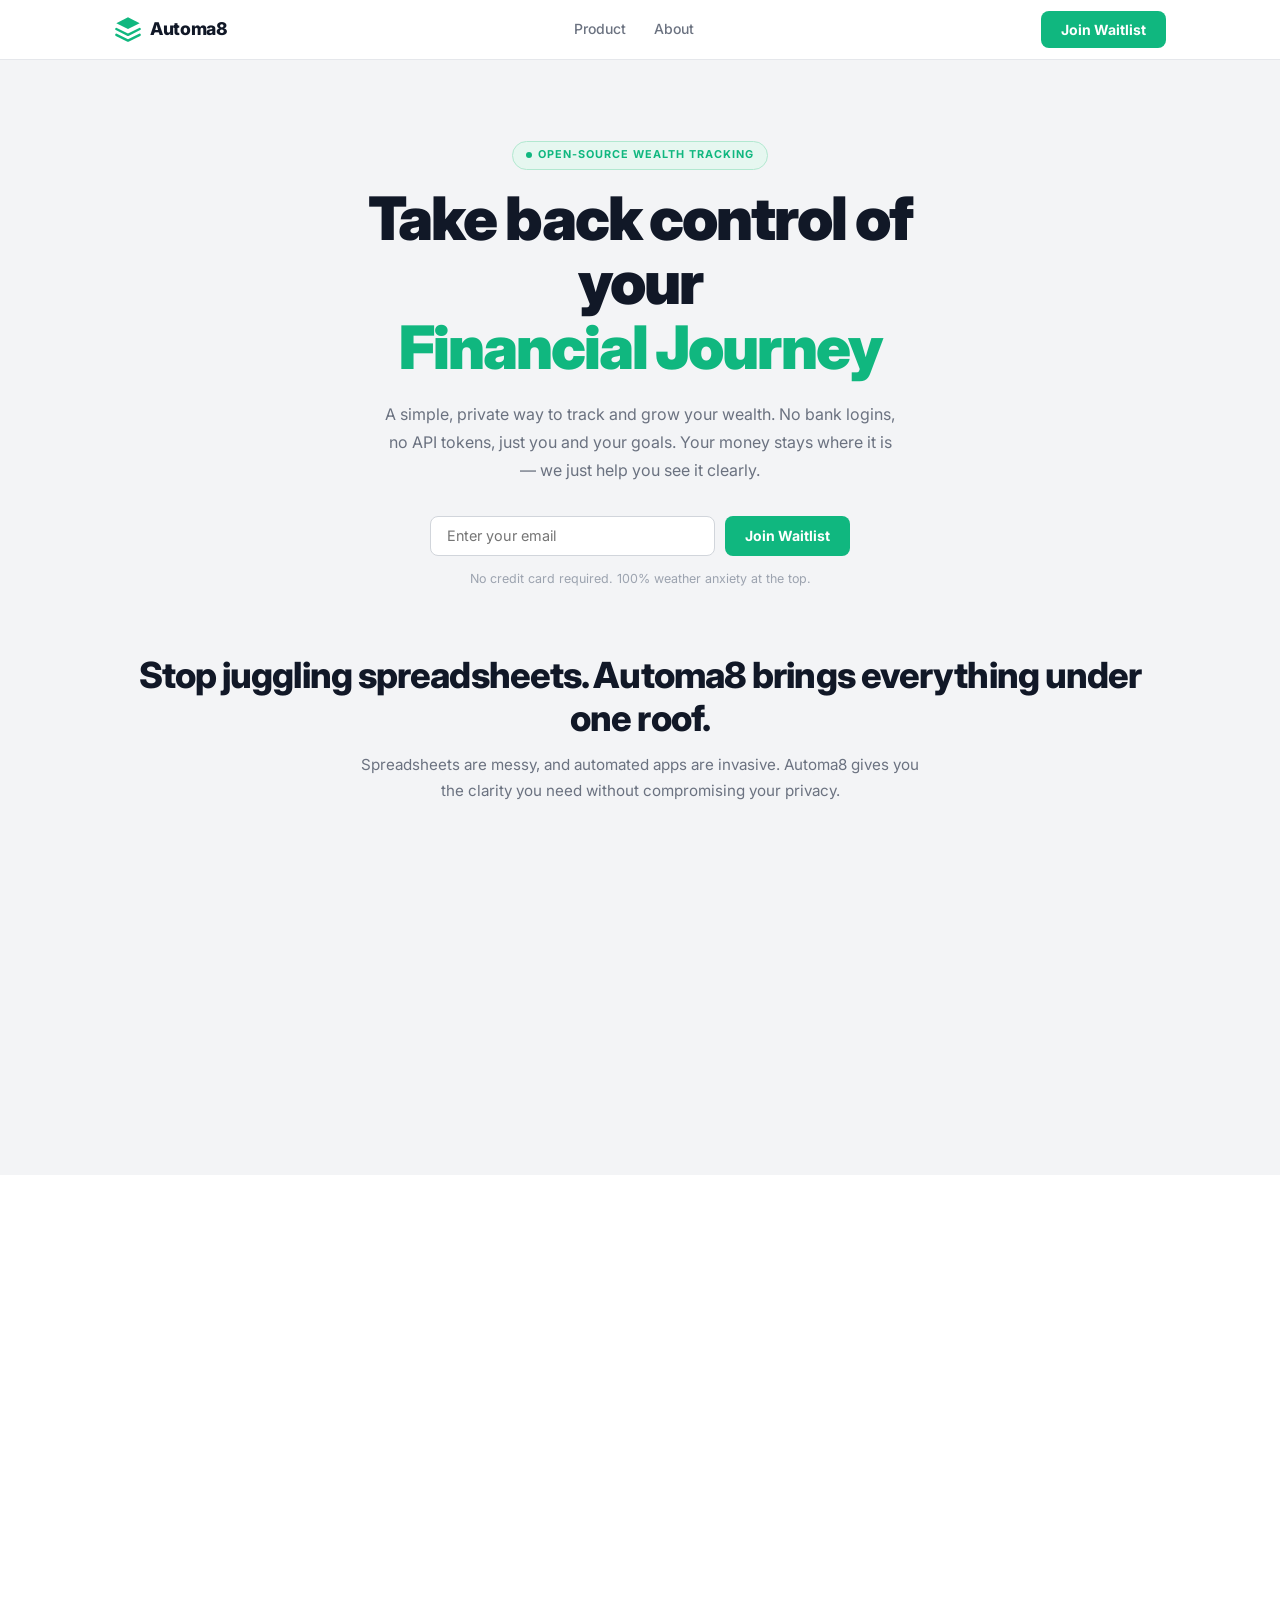
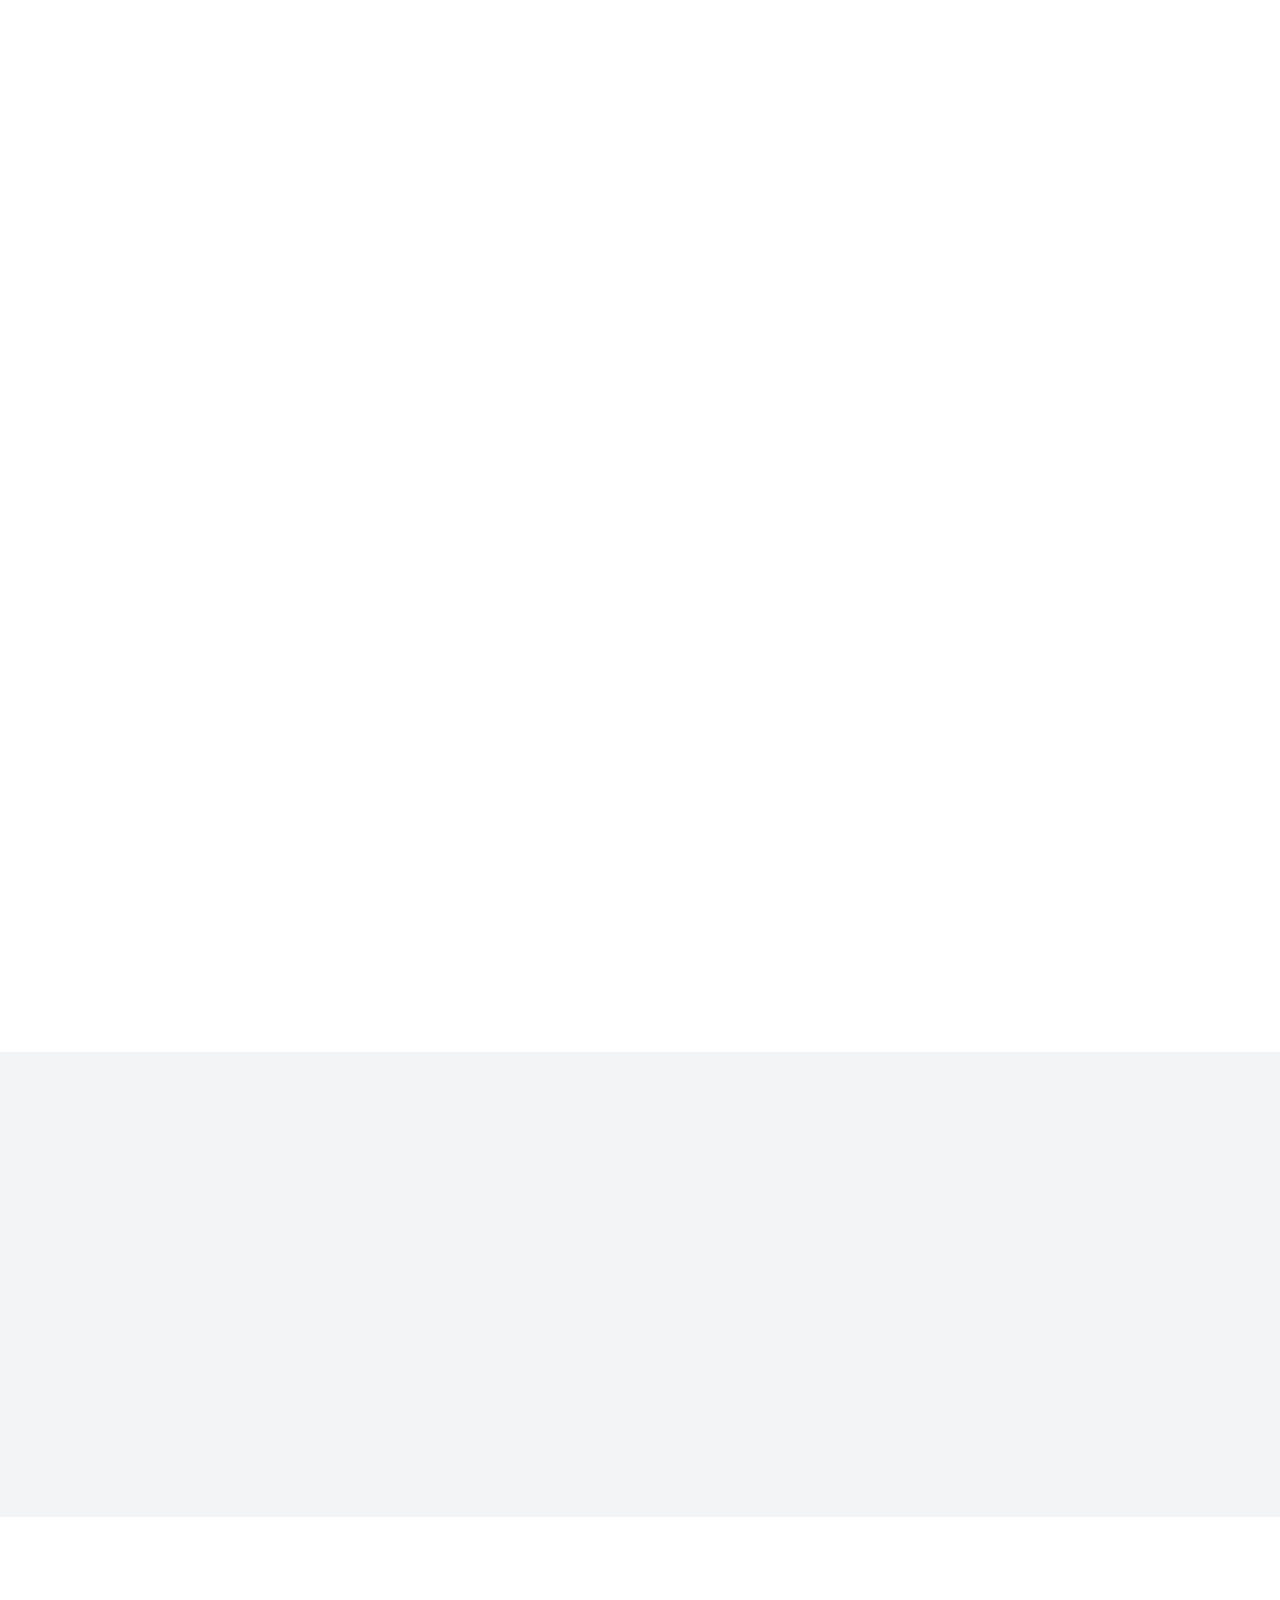
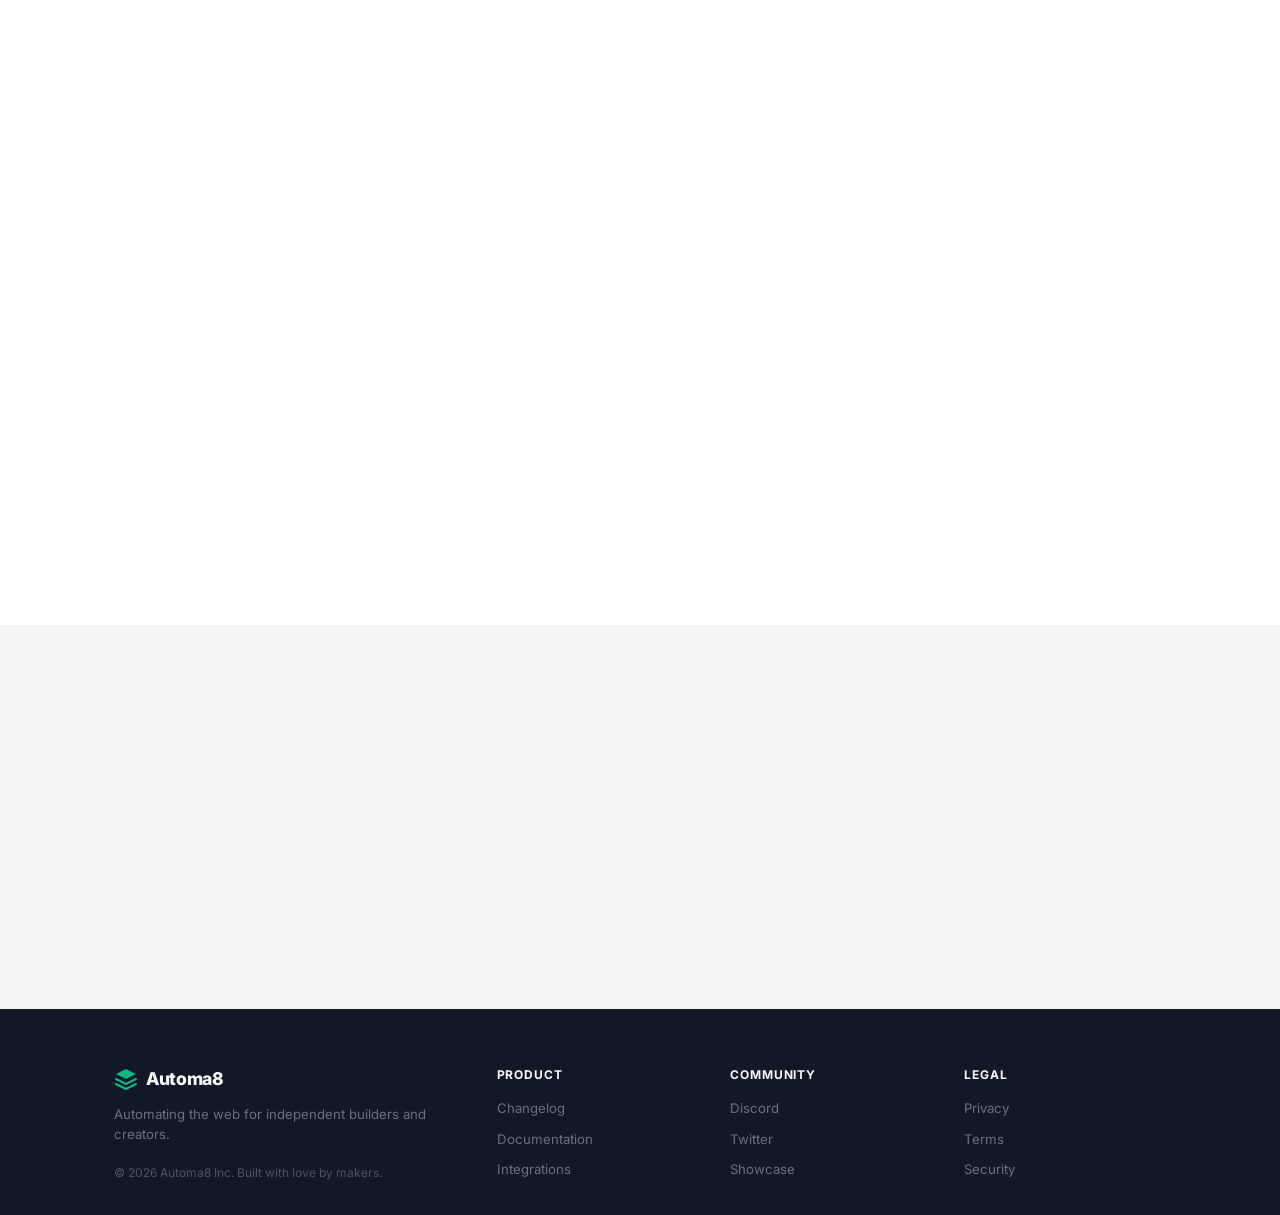
==== commit 9989cf56: "fix: about page blank, remove pricing page and nav links - about.html: remove 'observe' class from a" ====
--- a/index.html
+++ b/index.html
@@ -32,7 +32,6 @@
             </a>
             <nav class="main-nav" id="main-nav">
                 <a href="features.html">Product</a>
-                <a href="pricing.html">Pricing</a>
                 <a href="about.html">About</a>
             </nav>
             <div class="header-actions">
--- a/css/styles.css
+++ b/css/styles.css
@@ -1516,6 +1516,97 @@
     line-height: 1;
 }
 
+/* ══════════════  BLOG  ══════════════ */
+.blog-grid {
+    display: grid;
+    grid-template-columns: repeat(2, 1fr);
+    gap: 1.25rem;
+}
+
+.blog-featured {
+    grid-column: 1 / -1;
+}
+
+.blog-card {
+    background: #fff;
+    border: 1px solid #e5e7eb;
+    border-radius: 0.875rem;
+    overflow: hidden;
+    transition: box-shadow 0.2s, transform 0.2s;
+}
+
+.blog-card:hover {
+    box-shadow: 0 6px 24px rgba(0, 0, 0, .08);
+    transform: translateY(-3px);
+}
+
+.blog-card-body {
+    padding: 1.5rem;
+    display: flex;
+    flex-direction: column;
+    gap: 0.65rem;
+}
+
+.blog-tag {
+    display: inline-flex;
+    background: #e6f7f0;
+    color: #10b77f;
+    font-size: 0.68rem;
+    font-weight: 700;
+    padding: 0.2rem 0.65rem;
+    border-radius: 999px;
+    text-transform: uppercase;
+    letter-spacing: 0.06em;
+    width: fit-content;
+}
+
+.blog-card h2 {
+    font-size: 1rem;
+    line-height: 1.4;
+}
+
+.blog-card h2 a {
+    color: #111827;
+    transition: color 0.15s;
+}
+
+.blog-card h2 a:hover {
+    color: #10b77f;
+}
+
+.blog-card p {
+    font-size: 0.875rem;
+    color: #6b7280;
+}
+
+.blog-meta {
+    display: flex;
+    align-items: center;
+    gap: 0.4rem;
+    font-size: 0.75rem;
+    color: #9ca3af;
+    margin-top: auto;
+}
+
+/* newsletter inside CTA box */
+.newsletter-row {
+    display: flex;
+    gap: 0.6rem;
+    max-width: 400px;
+    margin: 0 auto;
+    margin-top: 1.5rem;
+}
+
+.newsletter-field {
+    flex: 1;
+    padding: 0.65rem 1rem;
+    border: none;
+    border-radius: 0.5rem;
+    font-size: 0.875rem;
+    outline: none;
+    color: #111827;
+}
+
 /* ══════════════  RESPONSIVE  ══════════════ */
 @media (max-width: 960px) {
     .grid-4 {
@@ -1559,6 +1650,10 @@
 
 @media (max-width: 720px) {
     .grid-3 {
+        grid-template-columns: 1fr;
+    }
+
+    .blog-grid {
         grid-template-columns: 1fr;
     }
 
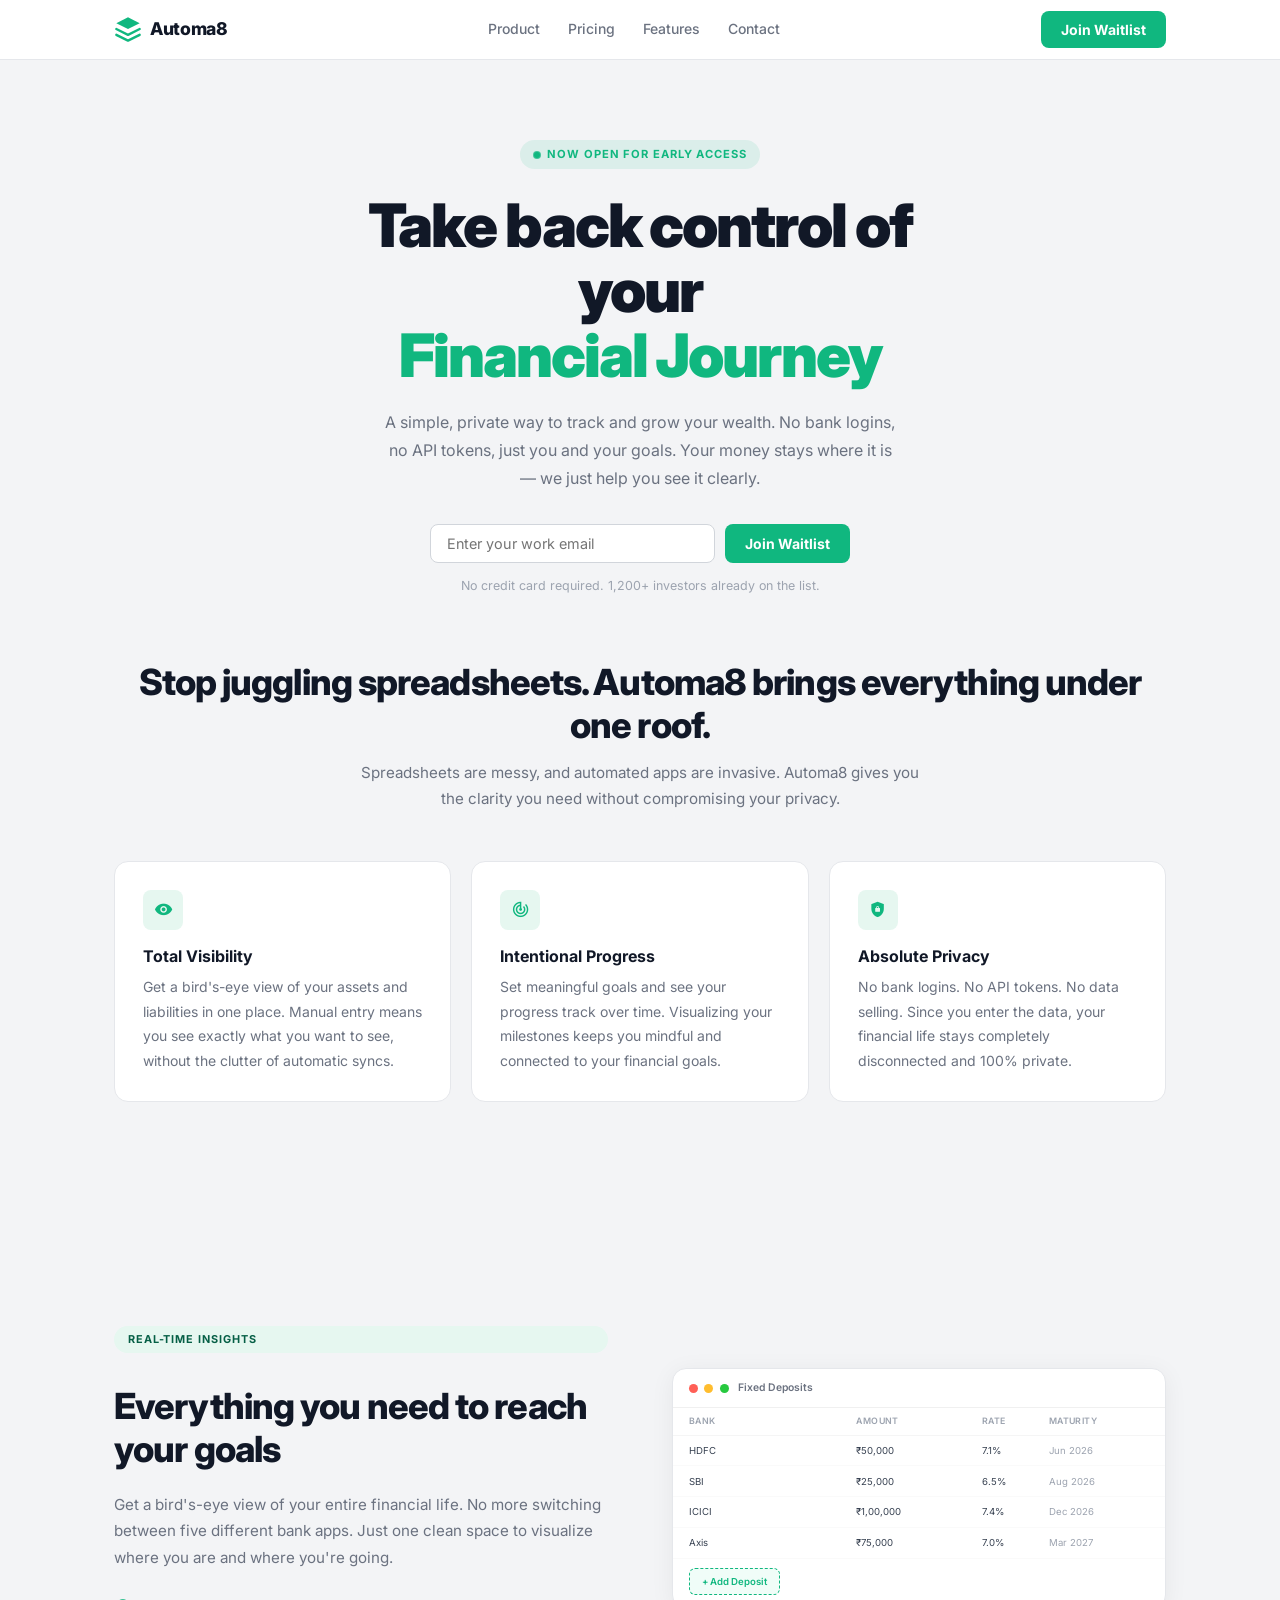
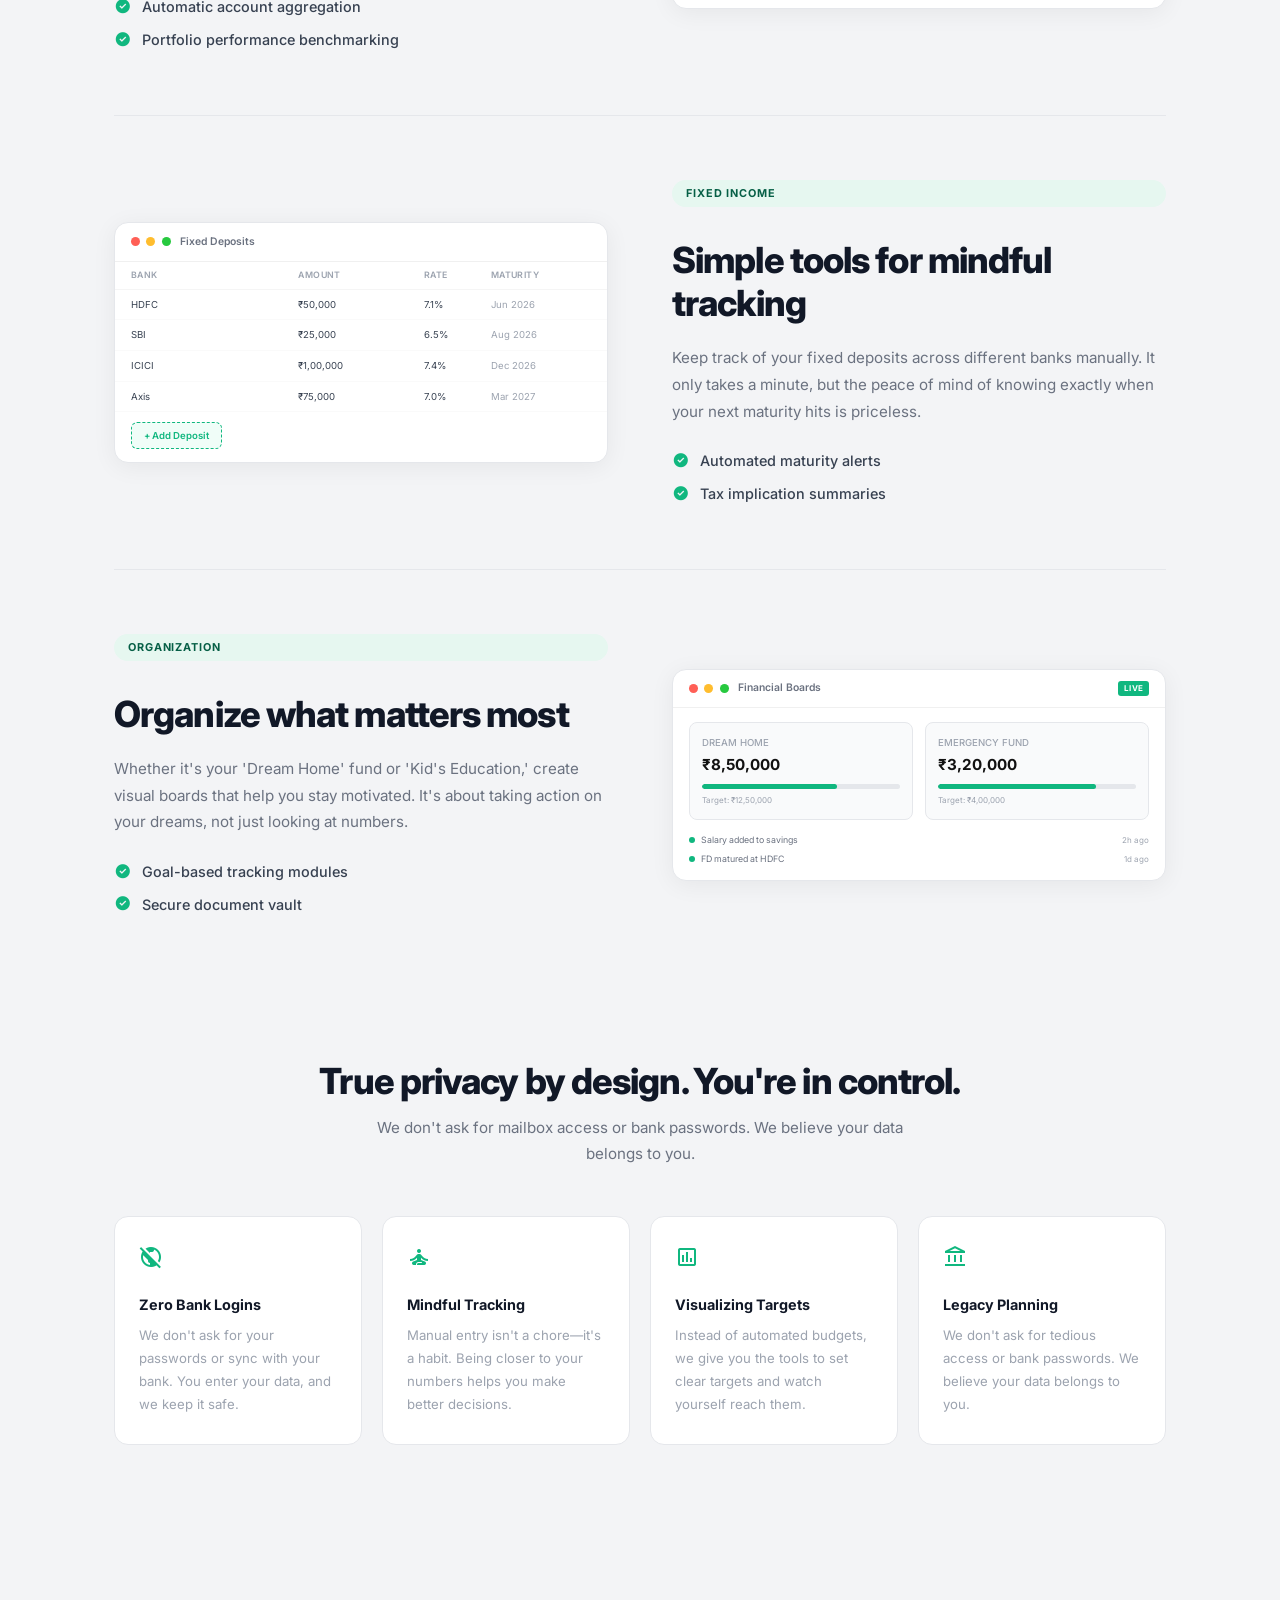
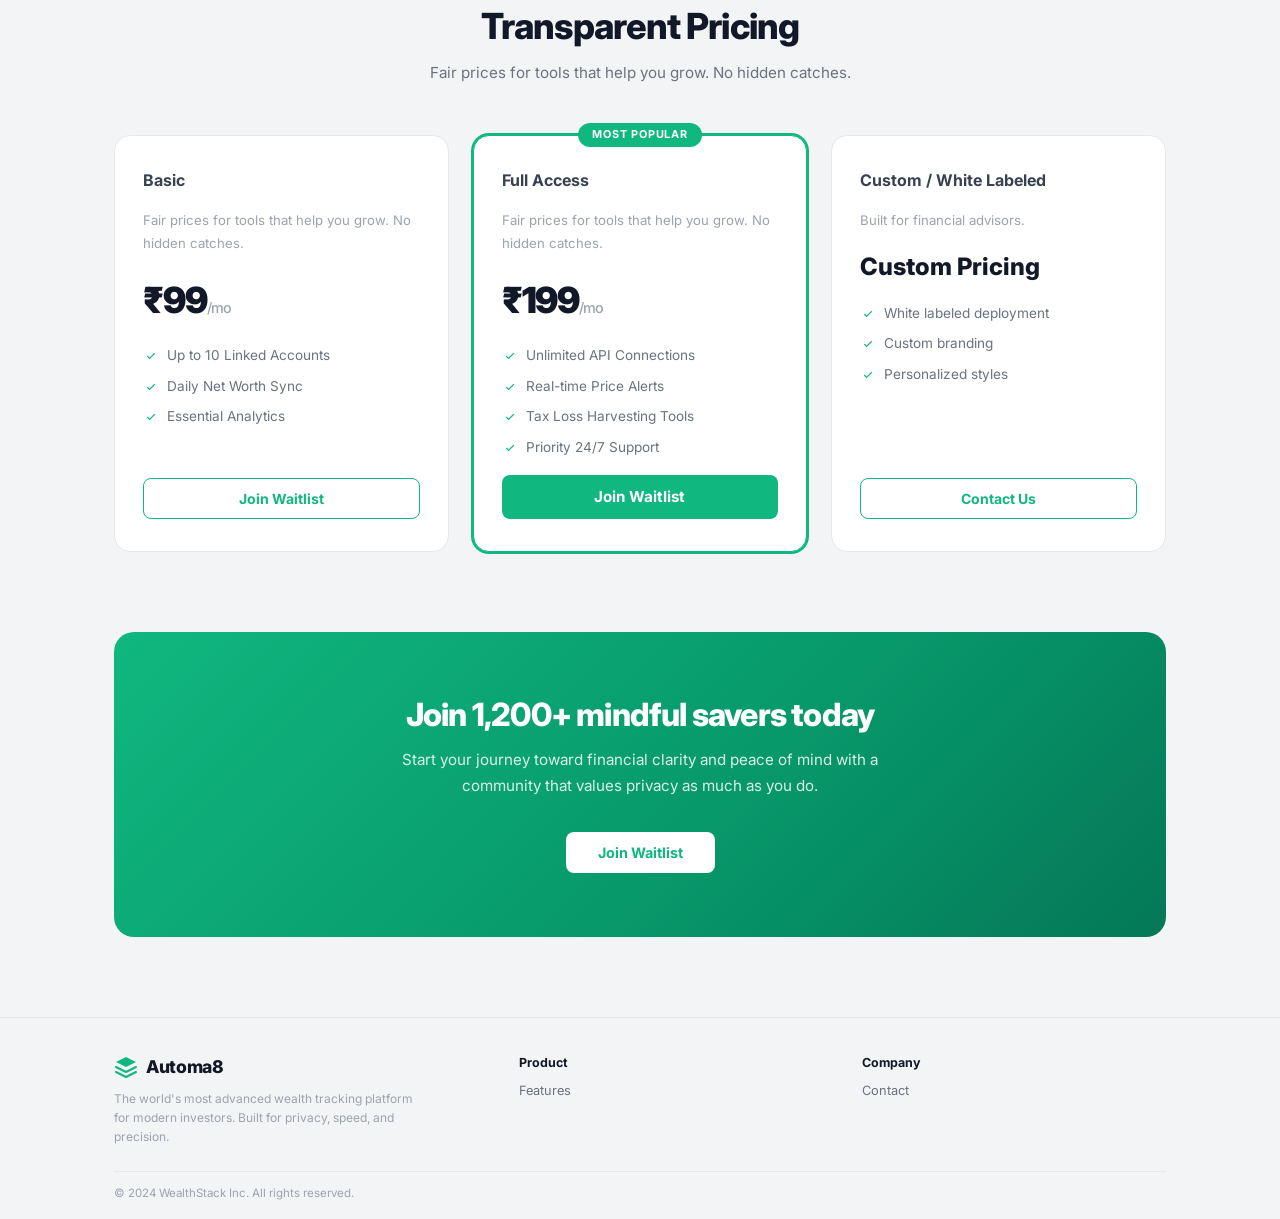
==== commit f57667ed: "Switch to GitHub Pages: rename home to index, add 404, update links, and add GH Pages workflow" ====
--- a/index.html
+++ b/index.html
@@ -13,6 +13,321 @@
     <link href="https://fonts.googleapis.com/css2?family=Material+Symbols+Outlined:wght,FILL@100..700,0..1&display=swap"
         rel="stylesheet" />
     <link rel="stylesheet" href="css/styles.css" />
+    <style>
+        .hero-badge {
+            display: inline-flex;
+            align-items: center;
+            gap: 0;
+            padding: 0.35rem 0.85rem;
+            border-radius: 99px;
+            background: rgba(16, 183, 127, 0.1);
+            color: #10b77f;
+            font-size: 0.7rem;
+            font-weight: 700;
+            letter-spacing: 0.08em;
+            margin-bottom: 1.5rem;
+        }
+
+        .badge-dot-pulse {
+            position: relative;
+            display: inline-flex;
+            width: 8px;
+            height: 8px;
+            margin-right: 6px;
+            flex-shrink: 0;
+        }
+
+        .badge-dot-pulse::before {
+            content: '';
+            position: absolute;
+            inset: 0;
+            border-radius: 50%;
+            background: #10b77f;
+            animation: pulse-ring 1.8s cubic-bezier(0.4, 0, 0.6, 1) infinite;
+            opacity: 0.75;
+        }
+
+        .badge-dot-pulse::after {
+            content: '';
+            position: absolute;
+            inset: 1px;
+            border-radius: 50%;
+            background: #10b77f;
+        }
+
+        @keyframes pulse-ring {
+
+            0%,
+            100% {
+                transform: scale(1);
+                opacity: 0.75;
+            }
+
+            50% {
+                transform: scale(1.8);
+                opacity: 0;
+            }
+        }
+
+        .mock-table-ui {
+            background: #fff;
+            border: 1px solid #e5e7eb;
+            border-radius: 0.875rem;
+            overflow: hidden;
+            box-shadow: 0 4px 24px rgba(0, 0, 0, 0.06);
+            width: 100%;
+        }
+
+        .mock-table-ui-header {
+            display: flex;
+            align-items: center;
+            justify-content: space-between;
+            padding: 0.65rem 1rem;
+            border-bottom: 1px solid #f0f0f0;
+        }
+
+        .mock-table-ui-title {
+            display: flex;
+            align-items: center;
+            gap: 0.4rem;
+            font-size: 0.65rem;
+            color: #6b7280;
+            font-weight: 600;
+        }
+
+        .mock-table-traffic {
+            width: 9px;
+            height: 9px;
+            border-radius: 50%;
+        }
+
+        .mock-table-traffic.red {
+            background: #ff5f56;
+        }
+
+        .mock-table-traffic.yellow {
+            background: #ffbd2e;
+        }
+
+        .mock-table-traffic.green {
+            background: #27c93f;
+        }
+
+        .mock-table-head {
+            display: grid;
+            grid-template-columns: 2fr 1.5fr 0.8fr 1.2fr;
+            padding: 0.4rem 1rem;
+            border-bottom: 1px solid #f5f5f5;
+        }
+
+        .mock-table-head span {
+            font-size: 0.55rem;
+            font-weight: 600;
+            color: #9ca3af;
+            text-transform: uppercase;
+            letter-spacing: 0.05em;
+        }
+
+        .mock-table-row-data {
+            display: grid;
+            grid-template-columns: 2fr 1.5fr 0.8fr 1.2fr;
+            padding: 0.45rem 1rem;
+            border-bottom: 1px solid #fafafa;
+            align-items: center;
+        }
+
+        .mock-table-row-data span {
+            font-size: 0.6rem;
+            color: #374151;
+        }
+
+        .mock-table-row-data span.muted {
+            color: #9ca3af;
+        }
+
+        .mock-table-add-btn {
+            margin: 0.6rem 1rem 0.8rem;
+            padding: 0.3rem 0.75rem;
+            background: #f0fdf8;
+            border: 1px dashed #10b77f;
+            border-radius: 0.4rem;
+            font-size: 0.6rem;
+            color: #10b77f;
+            font-weight: 600;
+            display: inline-block;
+        }
+
+        .mock-boards-ui {
+            background: #fff;
+            border: 1px solid #e5e7eb;
+            border-radius: 0.875rem;
+            overflow: hidden;
+            box-shadow: 0 4px 24px rgba(0, 0, 0, 0.06);
+            width: 100%;
+        }
+
+        .mock-boards-header {
+            display: flex;
+            align-items: center;
+            justify-content: space-between;
+            padding: 0.65rem 1rem;
+            border-bottom: 1px solid #f0f0f0;
+        }
+
+        .mock-boards-title-row {
+            display: flex;
+            align-items: center;
+            gap: 0.4rem;
+            font-size: 0.65rem;
+            color: #6b7280;
+            font-weight: 600;
+        }
+
+        .mock-live-badge {
+            font-size: 0.5rem;
+            font-weight: 700;
+            background: #10b77f;
+            color: #fff;
+            padding: 0.1rem 0.35rem;
+            border-radius: 3px;
+            letter-spacing: 0.05em;
+        }
+
+        .mock-boards-grid {
+            display: grid;
+            grid-template-columns: 1fr 1fr;
+            gap: 0.75rem;
+            padding: 0.85rem 1rem;
+        }
+
+        .mock-board-card {
+            background: #f9fafb;
+            border: 1px solid #e5e7eb;
+            border-radius: 0.5rem;
+            padding: 0.75rem;
+        }
+
+        .mock-board-name {
+            font-size: 0.6rem;
+            color: #9ca3af;
+            font-weight: 500;
+            margin-bottom: 0.2rem;
+        }
+
+        .mock-board-amt {
+            font-size: 0.95rem;
+            font-weight: 700;
+            color: #111;
+            margin-bottom: 0.4rem;
+        }
+
+        .mock-progress-track {
+            height: 5px;
+            background: #e5e7eb;
+            border-radius: 99px;
+            overflow: hidden;
+            margin-bottom: 0.3rem;
+        }
+
+        .mock-progress-fill {
+            height: 100%;
+            background: #10b77f;
+            border-radius: 99px;
+        }
+
+        .mock-board-target {
+            font-size: 0.5rem;
+            color: #9ca3af;
+        }
+
+        .mock-boards-events {
+            padding: 0 1rem 0.85rem;
+            display: flex;
+            flex-direction: column;
+            gap: 0.3rem;
+        }
+
+        .mock-event-row {
+            display: flex;
+            justify-content: space-between;
+            align-items: center;
+        }
+
+        .mock-event-dot {
+            width: 6px;
+            height: 6px;
+            border-radius: 50%;
+            background: #10b77f;
+            display: inline-block;
+            margin-right: 0.4rem;
+            flex-shrink: 0;
+        }
+
+        .mock-event-label {
+            font-size: 0.55rem;
+            color: #6b7280;
+            display: flex;
+            align-items: center;
+        }
+
+        .mock-event-time {
+            font-size: 0.5rem;
+            color: #9ca3af;
+        }
+
+        .home-footer {
+            background: #f3f4f6;
+            border-top: 1px solid #e5e7eb;
+            padding: 2.2rem 1.5rem 1rem;
+        }
+
+        .home-footer-grid {
+            display: grid;
+            grid-template-columns: 1.2fr 1fr 1fr;
+            gap: 2.5rem;
+            align-items: start;
+        }
+
+        .home-footer .logo-text {
+            color: #111827;
+        }
+
+        .home-footer-copy-text {
+            font-size: 0.75rem;
+            color: #9ca3af;
+            line-height: 1.6;
+            max-width: 300px;
+            margin-top: 0.5rem;
+        }
+
+        .home-footer-col h4 {
+            font-size: 0.78rem;
+            color: #111827;
+            margin-bottom: 0.5rem;
+        }
+
+        .home-footer-col a {
+            display: block;
+            font-size: 0.8rem;
+            color: #6b7280;
+            margin-bottom: 0.35rem;
+        }
+
+        .home-footer-bottom {
+            margin-top: 1.5rem;
+            padding-top: 0.8rem;
+            border-top: 1px solid #e5e7eb;
+            font-size: 0.72rem;
+            color: #9ca3af;
+        }
+
+        @media (max-width: 720px) {
+            .home-footer-grid {
+                grid-template-columns: 1fr;
+                gap: 1.5rem;
+            }
+        }
+    </style>
 </head>
 
 <body>
@@ -31,8 +346,10 @@
                 <span class="logo-text">Automa8</span>
             </a>
             <nav class="main-nav" id="main-nav">
-                <a href="features.html">Product</a>
-                <a href="about.html">About</a>
+                <a href="index.html#product">Product</a>
+                <a href="index.html#pricing">Pricing</a>
+                <a href="features.html">Features</a>
+                <a href="contact.html">Contact</a>
             </nav>
             <div class="header-actions">
                 <button class="btn-primary" onclick="openWaitlist()">Join Waitlist</button>
@@ -47,22 +364,22 @@
         <!-- HERO -->
         <section class="hero-section text-center">
             <div class="container container-sm">
-                <span class="badge badge-subtle"><span class="badge-dot"></span> OPEN-SOURCE WEALTH TRACKING</span>
+                <div class="hero-badge"><span class="badge-dot-pulse"></span>NOW OPEN FOR EARLY ACCESS</div>
                 <h1 class="hero-title">Take back control of your<br /><span class="text-primary-color">Financial
                         Journey</span></h1>
                 <p class="hero-subtitle">A simple, private way to track and grow your wealth. No bank logins, no API
                     tokens, just you and your goals. Your money stays where it is — we just help you see it clearly.</p>
 
                 <form class="hero-email-form" onsubmit="handleHeroSubmit(event)">
-                    <input type="email" placeholder="Enter your email" required />
+                    <input type="email" placeholder="Enter your work email" required />
                     <button type="submit" class="btn-primary">Join Waitlist</button>
                 </form>
-                <p class="hero-micro">No credit card required. 100% weather anxiety at the top.</p>
+                <p class="hero-micro">No credit card required. 1,200+ investors already on the list.</p>
             </div>
         </section>
 
         <!-- 3 CARDS SECTION -->
-        <section class="section pt-0">
+        <section class="section pt-0" id="product">
             <div class="container">
                 <div class="section-header text-center">
                     <h2>Stop juggling spreadsheets. Automa8 brings everything under one roof.</h2>
@@ -71,19 +388,19 @@
                 </div>
 
                 <div class="grid-3">
-                    <div class="card-soft observe">
+                    <div class="card-soft">
                         <div class="card-icon-small"><span class="material-symbols-outlined">visibility</span></div>
                         <h3>Total Visibility</h3>
                         <p>Get a bird's-eye view of your assets and liabilities in one place. Manual entry means you see
                             exactly what you want to see, without the clutter of automatic syncs.</p>
                     </div>
-                    <div class="card-soft observe">
+                    <div class="card-soft">
                         <div class="card-icon-small"><span class="material-symbols-outlined">track_changes</span></div>
                         <h3>Intentional Progress</h3>
                         <p>Set meaningful goals and see your progress track over time. Visualizing your milestones keeps
                             you mindful and connected to your financial goals.</p>
                     </div>
-                    <div class="card-soft observe">
+                    <div class="card-soft">
                         <div class="card-icon-small"><span class="material-symbols-outlined">shield_lock</span></div>
                         <h3>Absolute Privacy</h3>
                         <p>No bank logins. No API tokens. No data selling. Since you enter the data, your financial life
@@ -94,13 +411,13 @@
         </section>
 
         <!-- ALTERNATING FEATURES -->
-        <section class="section bg-white features-alternating">
+        <section class="section features-alternating">
             <div class="container">
 
                 <!-- Feature 1 -->
-                <div class="feature-row observe">
+                <div class="feature-row">
                     <div class="feature-text">
-                        <span class="badge badge-light-green">EASY ONBOARDING</span>
+                        <span class="badge badge-light-green">REAL-TIME INSIGHTS</span>
                         <h2>Everything you need to reach your goals</h2>
                         <p>Get a bird's-eye view of your entire financial life. No more switching between five different
                             bank apps. Just one clean space to visualize where you are and where you're going.</p>
@@ -112,21 +429,54 @@
                         </ul>
                     </div>
                     <div class="feature-image">
-                        <div class="mock-ui">
-                            <div class="mock-ui-header">Dashboard</div>
-                            <div class="mock-ui-body">
-                                <div class="mock-bar"></div>
-                                <div class="mock-bar short"></div>
-                                <div class="mock-chart"></div>
-                            </div>
+                        <div class="mock-table-ui">
+                            <div class="mock-table-ui-header">
+                                <div class="mock-table-ui-title">
+                                    <span class="mock-table-traffic red"></span>
+                                    <span class="mock-table-traffic yellow"></span>
+                                    <span class="mock-table-traffic green"></span>
+                                    &nbsp;Fixed Deposits
+                                </div>
+                            </div>
+                            <div class="mock-table-head">
+                                <span>BANK</span>
+                                <span>AMOUNT</span>
+                                <span>RATE</span>
+                                <span>MATURITY</span>
+                            </div>
+                            <div class="mock-table-row-data">
+                                <span>HDFC</span>
+                                <span>₹50,000</span>
+                                <span>7.1%</span>
+                                <span class="muted">Jun 2026</span>
+                            </div>
+                            <div class="mock-table-row-data">
+                                <span>SBI</span>
+                                <span>₹25,000</span>
+                                <span>6.5%</span>
+                                <span class="muted">Aug 2026</span>
+                            </div>
+                            <div class="mock-table-row-data">
+                                <span>ICICI</span>
+                                <span>₹1,00,000</span>
+                                <span>7.4%</span>
+                                <span class="muted">Dec 2026</span>
+                            </div>
+                            <div class="mock-table-row-data">
+                                <span>Axis</span>
+                                <span>₹75,000</span>
+                                <span>7.0%</span>
+                                <span class="muted">Mar 2027</span>
+                            </div>
+                            <div class="mock-table-add-btn">+ Add Deposit</div>
                         </div>
                     </div>
                 </div>
 
                 <!-- Feature 2 -->
-                <div class="feature-row reverse observe">
+                <div class="feature-row reverse">
                     <div class="feature-text">
-                        <span class="badge badge-light-green">TIME SAVING</span>
+                        <span class="badge badge-light-green">FIXED INCOME</span>
                         <h2>Simple tools for mindful tracking</h2>
                         <p>Keep track of your fixed deposits across different banks manually. It only takes a minute,
                             but the peace of mind of knowing exactly when your next maturity hits is priceless.</p>
@@ -138,21 +488,54 @@
                         </ul>
                     </div>
                     <div class="feature-image">
-                        <div class="mock-ui">
-                            <div class="mock-ui-header">Fixed Deposits</div>
-                            <div class="mock-ui-body">
-                                <div class="mock-table-row"></div>
-                                <div class="mock-table-row"></div>
-                                <div class="mock-table-row"></div>
-                            </div>
+                        <div class="mock-table-ui">
+                            <div class="mock-table-ui-header">
+                                <div class="mock-table-ui-title">
+                                    <span class="mock-table-traffic red"></span>
+                                    <span class="mock-table-traffic yellow"></span>
+                                    <span class="mock-table-traffic green"></span>
+                                    &nbsp;Fixed Deposits
+                                </div>
+                            </div>
+                            <div class="mock-table-head">
+                                <span>BANK</span>
+                                <span>AMOUNT</span>
+                                <span>RATE</span>
+                                <span>MATURITY</span>
+                            </div>
+                            <div class="mock-table-row-data">
+                                <span>HDFC</span>
+                                <span>₹50,000</span>
+                                <span>7.1%</span>
+                                <span class="muted">Jun 2026</span>
+                            </div>
+                            <div class="mock-table-row-data">
+                                <span>SBI</span>
+                                <span>₹25,000</span>
+                                <span>6.5%</span>
+                                <span class="muted">Aug 2026</span>
+                            </div>
+                            <div class="mock-table-row-data">
+                                <span>ICICI</span>
+                                <span>₹1,00,000</span>
+                                <span>7.4%</span>
+                                <span class="muted">Dec 2026</span>
+                            </div>
+                            <div class="mock-table-row-data">
+                                <span>Axis</span>
+                                <span>₹75,000</span>
+                                <span>7.0%</span>
+                                <span class="muted">Mar 2027</span>
+                            </div>
+                            <div class="mock-table-add-btn">+ Add Deposit</div>
                         </div>
                     </div>
                 </div>
 
                 <!-- Feature 3 -->
-                <div class="feature-row observe">
+                <div class="feature-row">
                     <div class="feature-text">
-                        <span class="badge badge-light-green">SECURE VAULT</span>
+                        <span class="badge badge-light-green">ORGANIZATION</span>
                         <h2>Organize what matters most</h2>
                         <p>Whether it's your 'Dream Home' fund or 'Kid's Education,' create visual boards that help you
                             stay motivated. It's about taking action on your dreams, not just looking at numbers.</p>
@@ -164,12 +547,44 @@
                         </ul>
                     </div>
                     <div class="feature-image">
-                        <div class="mock-ui">
-                            <div class="mock-ui-header">Financial Boards</div>
-                            <div class="mock-ui-body">
-                                <div class="mock-cards">
-                                    <div class="mock-card-small"></div>
-                                    <div class="mock-card-small"></div>
+                        <div class="mock-boards-ui">
+                            <div class="mock-boards-header">
+                                <div class="mock-boards-title-row">
+                                    <span class="mock-table-traffic red"></span>
+                                    <span class="mock-table-traffic yellow"></span>
+                                    <span class="mock-table-traffic green"></span>
+                                    &nbsp;Financial Boards
+                                </div>
+                                <span class="mock-live-badge">LIVE</span>
+                            </div>
+                            <div class="mock-boards-grid">
+                                <div class="mock-board-card">
+                                    <div class="mock-board-name">DREAM HOME</div>
+                                    <div class="mock-board-amt">₹8,50,000</div>
+                                    <div class="mock-progress-track">
+                                        <div class="mock-progress-fill" style="width:68%"></div>
+                                    </div>
+                                    <div class="mock-board-target">Target: ₹12,50,000</div>
+                                </div>
+                                <div class="mock-board-card">
+                                    <div class="mock-board-name">EMERGENCY FUND</div>
+                                    <div class="mock-board-amt">₹3,20,000</div>
+                                    <div class="mock-progress-track">
+                                        <div class="mock-progress-fill" style="width:80%"></div>
+                                    </div>
+                                    <div class="mock-board-target">Target: ₹4,00,000</div>
+                                </div>
+                            </div>
+                            <div class="mock-boards-events">
+                                <div class="mock-event-row">
+                                    <span class="mock-event-label"><span class="mock-event-dot"></span>Salary added to
+                                        savings</span>
+                                    <span class="mock-event-time">2h ago</span>
+                                </div>
+                                <div class="mock-event-row">
+                                    <span class="mock-event-label"><span class="mock-event-dot"></span>FD matured at
+                                        HDFC</span>
+                                    <span class="mock-event-time">1d ago</span>
                                 </div>
                             </div>
                         </div>
@@ -182,32 +597,32 @@
         <!-- 4 CARDS - PRIVACY -->
         <section class="section pt-0">
             <div class="container">
-                <div class="section-header text-center observe">
+                <div class="section-header text-center">
                     <h2>True privacy by design. You're in control.</h2>
-                    <p>We don't ask for tedious access or bank passwords. We believe your data belongs to you.</p>
+                    <p>We don't ask for mailbox access or bank passwords. We believe your data belongs to you.</p>
                 </div>
 
                 <div class="grid-4">
-                    <div class="card-outline observe">
+                    <div class="card-outline">
                         <div class="card-icon-line"><span class="material-symbols-outlined">public_off</span></div>
                         <h4>Zero Bank Logins</h4>
                         <p>We don't ask for your passwords or sync with your bank. You enter your data, and we keep it
                             safe.</p>
                     </div>
-                    <div class="card-outline observe">
+                    <div class="card-outline">
                         <div class="card-icon-line"><span class="material-symbols-outlined">self_improvement</span>
                         </div>
                         <h4>Mindful Tracking</h4>
                         <p>Manual entry isn't a chore—it's a habit. Being closer to your numbers helps you make better
                             decisions.</p>
                     </div>
-                    <div class="card-outline observe">
+                    <div class="card-outline">
                         <div class="card-icon-line"><span class="material-symbols-outlined">insert_chart</span></div>
                         <h4>Visualizing Targets</h4>
                         <p>Instead of automated budgets, we give you the tools to set clear targets and watch yourself
                             reach them.</p>
                     </div>
-                    <div class="card-outline observe">
+                    <div class="card-outline">
                         <div class="card-icon-line"><span class="material-symbols-outlined">account_balance</span></div>
                         <h4>Legacy Planning</h4>
                         <p>We don't ask for tedious access or bank passwords. We believe your data belongs to you.</p>
@@ -217,23 +632,23 @@
         </section>
 
         <!-- PRICING -->
-        <section class="section bg-white" id="pricing">
+        <section class="section" id="pricing">
             <div class="container">
-                <div class="section-header text-center observe">
+                <div class="section-header text-center">
                     <h2>Transparent Pricing</h2>
                     <p>Fair prices for tools that help you grow. No hidden catches.</p>
                 </div>
 
-                <div class="pricing-deck observe">
+                <div class="pricing-deck">
                     <div class="pr-card">
                         <h4>Basic</h4>
                         <p class="pr-desc">Fair prices for tools that help you grow. No hidden catches.</p>
                         <div class="pr-price">₹99<span>/mo</span></div>
                         <ul class="pr-features">
-                            <li><span class="material-symbols-outlined icon-check-small">check</span> Same 14 days, pure
-                                zen</li>
-                            <li><span class="material-symbols-outlined icon-check-small">check</span> Daily net worth
-                                sync</li>
+                            <li><span class="material-symbols-outlined icon-check-small">check</span> Up to 10 Linked
+                                Accounts</li>
+                            <li><span class="material-symbols-outlined icon-check-small">check</span> Daily Net Worth
+                                Sync</li>
                             <li><span class="material-symbols-outlined icon-check-small">check</span> Essential
                                 Analytics</li>
                         </ul>
@@ -248,8 +663,8 @@
                         <ul class="pr-features">
                             <li><span class="material-symbols-outlined icon-check-small">check</span> Unlimited API
                                 Connections</li>
-                            <li><span class="material-symbols-outlined icon-check-small">check</span> Real-time
-                                Portfolio sync</li>
+                            <li><span class="material-symbols-outlined icon-check-small">check</span> Real-time Price
+                                Alerts</li>
                             <li><span class="material-symbols-outlined icon-check-small">check</span> Tax Loss
                                 Harvesting Tools</li>
                             <li><span class="material-symbols-outlined icon-check-small">check</span> Priority 24/7
@@ -259,15 +674,16 @@
                     </div>
 
                     <div class="pr-card">
-                        <h4>Custom / White-Labeled</h4>
+                        <h4>Custom / White Labeled</h4>
                         <p class="pr-desc">Built for financial advisors.</p>
                         <div class="pr-price-text">Custom Pricing</div>
                         <ul class="pr-features">
-                            <li><span class="material-symbols-outlined icon-check-small">check</span> White labelled
+                            <li><span class="material-symbols-outlined icon-check-small">check</span> White labeled
                                 deployment</li>
                             <li><span class="material-symbols-outlined icon-check-small">check</span> Custom branding
                             </li>
-                            <li><span class="material-symbols-outlined icon-check-small">check</span> Personalized views
+                            <li><span class="material-symbols-outlined icon-check-small">check</span> Personalized
+                                styles
                             </li>
                         </ul>
                         <button class="btn-outline btn-full" onclick="openWaitlist()">Contact Us</button>
@@ -279,7 +695,7 @@
         <!-- CTA BLOCK -->
         <section class="section pt-0">
             <div class="container">
-                <div class="cta-box observe text-center">
+                <div class="cta-box text-center">
                     <h2>Join 1,200+ mindful savers today</h2>
                     <p>Start your journey toward financial clarity and peace of mind with a<br />community that values
                         privacy as much as you do.</p>
@@ -289,43 +705,33 @@
         </section>
     </main>
 
-    <footer class="site-footer">
-        <div class="container footer-grid">
-            <div class="footer-brand">
-                <a href="index.html" class="logo-link">
-                    <svg width="24" height="24" viewBox="0 0 24 24" fill="none" xmlns="http://www.w3.org/2000/svg">
-                        <path d="M12 2L2 7L12 12L22 7L12 2Z" fill="#10b77f" />
-                        <path d="M2 17L12 22L22 17" stroke="#10b77f" stroke-width="2" stroke-linecap="round"
-                            stroke-linejoin="round" />
-                        <path d="M2 12L12 17L22 12" stroke="#10b77f" stroke-width="2" stroke-linecap="round"
-                            stroke-linejoin="round" />
-                    </svg>
-                    <span class="logo-text">Automa8</span>
-                </a>
-                <p class="footer-tagline">Automating the web for independent builders and creators.</p>
-                <p class="footer-copy">© 2026 Automa8 Inc. Built with love by makers.</p>
-            </div>
-
-            <div class="footer-links">
-                <div class="footer-col">
+    <footer class="home-footer">
+        <div class="container">
+            <div class="home-footer-grid">
+                <div>
+                    <a href="index.html" class="logo-link">
+                        <svg width="24" height="24" viewBox="0 0 24 24" fill="none" xmlns="http://www.w3.org/2000/svg">
+                            <path d="M12 2L2 7L12 12L22 7L12 2Z" fill="#10b77f" />
+                            <path d="M2 17L12 22L22 17" stroke="#10b77f" stroke-width="2" stroke-linecap="round"
+                                stroke-linejoin="round" />
+                            <path d="M2 12L12 17L22 12" stroke="#10b77f" stroke-width="2" stroke-linecap="round"
+                                stroke-linejoin="round" />
+                        </svg>
+                        <span class="logo-text">Automa8</span>
+                    </a>
+                    <p class="home-footer-copy-text">The world's most advanced wealth tracking platform for modern
+                        investors. Built for privacy, speed, and precision.</p>
+                </div>
+                <div class="home-footer-col">
                     <h4>Product</h4>
-                    <a href="#">Changelog</a>
-                    <a href="#">Documentation</a>
-                    <a href="#">Integrations</a>
-                </div>
-                <div class="footer-col">
-                    <h4>Community</h4>
-                    <a href="#">Discord</a>
-                    <a href="#">Twitter</a>
-                    <a href="#">Showcase</a>
-                </div>
-                <div class="footer-col">
-                    <h4>Legal</h4>
-                    <a href="#">Privacy</a>
-                    <a href="#">Terms</a>
-                    <a href="#">Security</a>
-                </div>
-            </div>
+                    <a href="features.html">Features</a>
+                </div>
+                <div class="home-footer-col">
+                    <h4>Company</h4>
+                    <a href="contact.html">Contact</a>
+                </div>
+            </div>
+            <div class="home-footer-bottom">© 2024 WealthStack Inc. All rights reserved.</div>
         </div>
     </footer>
 
@@ -344,7 +750,7 @@
                     <label>FULL NAME</label>
                     <div class="input-wrap">
                         <span class="material-symbols-outlined input-icon">person</span>
-                        <input type="text" placeholder="John Doe" required id="wl-name" />
+                        <input type="text" placeholder="Jon Doe" required id="wl-name" />
                     </div>
                 </div>
                 <div class="form-group">
--- a/css/styles.css
+++ b/css/styles.css
@@ -1093,180 +1093,272 @@
 }
 
 /* ══════════════  ABOUT PAGE  ══════════════ */
-.about-philosophy {
+
+/* Shared section wrapper — light grey bg, generous vertical padding */
+.about-section {
     background: #f3f4f6;
-}
-
+    padding: 4rem 0;
+}
+
+/* ── Philosophy grid (left text / right image, 50/50) ── */
 .philosophy-grid {
     display: grid;
     grid-template-columns: 1fr 1fr;
+    gap: 3.5rem;
+    align-items: flex-start;
+}
+
+.philosophy-text {
+    display: flex;
+    flex-direction: column;
+    gap: 0.9rem;
+}
+
+/* Badge — matches design: grey/green pill with shield icon */
+.about-badge {
+    display: inline-flex;
+    align-items: center;
+    gap: 0.35rem;
+    background: #e8f5ee;
+    border: 1px solid #b2e8d0;
+    color: #065f46;
+    font-size: 0.68rem;
+    font-weight: 700;
+    letter-spacing: 0.09em;
+    text-transform: uppercase;
+    padding: 0.3rem 0.85rem;
+    border-radius: 999px;
+    width: fit-content;
+}
+
+.about-badge-icon {
+    font-size: 0.9rem !important;
+    color: #10b77f;
+    font-variation-settings: 'FILL' 1;
+}
+
+/* Large bold h1 */
+.philosophy-h1 {
+    font-size: clamp(1.9rem, 4vw, 3rem);
+    font-weight: 900;
+    letter-spacing: -0.035em;
+    line-height: 1.1;
+    color: #111827;
+    margin: 0;
+}
+
+/* Green italic subtitle */
+.philosophy-green {
+    color: #10b77f;
+    font-size: 1rem;
+    font-weight: 600;
+    font-style: italic;
+    margin: 0;
+}
+
+/* Body paragraphs */
+.philosophy-body {
+    font-size: 0.9rem;
+    color: #6b7280;
+    line-height: 1.75;
+    margin: 0;
+}
+
+/* Forest image — rounded, fills right column */
+.philosophy-image {
+    display: flex;
+    align-items: flex-start;
+}
+
+.about-img {
+    width: 100%;
+    height: 340px;
+    object-fit: cover;
+    border-radius: 0.75rem;
+    box-shadow: 0 4px 20px rgba(0, 0, 0, .09);
+    display: block;
+}
+
+/* Thin horizontal rule between the two sections */
+.about-divider {
+    border: none;
+    border-top: 1px solid #e5e7eb;
+    margin: 0;
+}
+
+/* ── Contact grid (left info / right card, ~40/60) ── */
+.contact-grid {
+    display: grid;
+    grid-template-columns: 1fr 1.5fr;
     gap: 4rem;
     align-items: flex-start;
 }
 
-.philosophy-text {
-    display: flex;
-    flex-direction: column;
-    gap: 1rem;
-}
-
-.philosophy-h1 {
-    font-size: clamp(2rem, 4vw, 3rem);
-    font-weight: 900;
-    letter-spacing: -0.03em;
-    margin-bottom: 0;
-}
-
-.philosophy-green {
-    color: #10b77f;
-    font-size: 1.05rem;
-    font-weight: 600;
-}
-
-.about-img {
-    width: 100%;
-    height: 300px;
-    object-fit: cover;
-    border-radius: 0.875rem;
-    box-shadow: 0 4px 24px rgba(0, 0, 0, .1);
-}
-
-.contact-section {
-    background: #f3f4f6;
-}
-
-.contact-grid {
-    display: grid;
-    grid-template-columns: 1fr 1.35fr;
-    gap: 4rem;
-    align-items: flex-start;
-}
-
 .contact-left {
     display: flex;
     flex-direction: column;
-    gap: 1rem;
-}
-
-.contact-left h2 {
-    margin-bottom: 0;
+    gap: 0.85rem;
+    padding-top: 0.25rem;
+}
+
+.contact-h2 {
+    font-size: 1.6rem;
+    font-weight: 800;
+    letter-spacing: -0.025em;
+    color: #111827;
+    margin: 0;
+}
+
+.contact-desc {
+    font-size: 0.875rem;
+    color: #6b7280;
+    line-height: 1.7;
+    margin: 0;
 }
 
 .contact-details {
     display: flex;
     flex-direction: column;
-    gap: 0.75rem;
-    margin-top: 0.5rem;
+    gap: 0.7rem;
+    margin-top: 0.25rem;
 }
 
 .contact-item {
     display: flex;
     align-items: center;
-    gap: 0.65rem;
-    font-size: 0.9rem;
-    color: #374151;
-}
-
-.contact-item[href] {
-    color: #10b77f;
-}
-
-.contact-item[href]:hover {
-    text-decoration: underline;
+    gap: 0.6rem;
+    font-size: 0.875rem;
+    color: #10b77f;
+    font-weight: 500;
 }
 
 .contact-icon {
-    font-size: 1.1rem !important;
-    color: #10b77f;
+    font-size: 1.05rem !important;
+    color: #10b77f;
+    flex-shrink: 0;
+}
+
+/* White contact form card */
+.contact-right {
+    display: flex;
+    flex-direction: column;
 }
 
 .contact-card {
     background: #fff;
     border: 1px solid #e5e7eb;
-    border-radius: 1rem;
-    padding: 2rem;
-    box-shadow: 0 2px 12px rgba(0, 0, 0, .05);
-}
-
-.contact-form {
-    display: flex;
-    flex-direction: column;
-    gap: 1.1rem;
-}
-
+    border-radius: 0.875rem;
+    padding: 1.75rem 1.75rem 2rem;
+    box-shadow: 0 2px 12px rgba(0, 0, 0, .04);
+}
+
+.contact-card form {
+    display: flex;
+    flex-direction: column;
+    gap: 1rem;
+}
+
+/* Field group */
 .cf-group {
     display: flex;
     flex-direction: column;
-    gap: 0.4rem;
-}
-
-.cf-group label {
+    gap: 0.35rem;
+}
+
+.cf-label {
     font-size: 0.8rem;
     font-weight: 600;
     color: #374151;
 }
 
-.cf-group input,
-.cf-group textarea {
-    padding: 0.65rem 0.9rem;
-    border: 1.5px solid #e5e7eb;
+.cf-input {
+    width: 100%;
+    padding: 0.65rem 0.875rem;
+    border: 1px solid #d1d5db;
     border-radius: 0.5rem;
     font-size: 0.875rem;
     color: #111827;
     background: #fff;
     outline: none;
-    transition: border-color 0.15s;
-}
-
-.cf-group input:focus,
-.cf-group textarea:focus {
+    transition: border-color 0.15s, box-shadow 0.15s;
+    font-family: inherit;
+}
+
+.cf-input:focus {
     border-color: #10b77f;
-}
-
-.cf-group textarea {
+    box-shadow: 0 0 0 3px rgba(16, 183, 127, .1);
+}
+
+.cf-textarea {
+    width: 100%;
+    padding: 0.65rem 0.875rem;
+    border: 1px solid #d1d5db;
+    border-radius: 0.5rem;
+    font-size: 0.875rem;
+    color: #111827;
+    background: #fff;
+    outline: none;
     resize: vertical;
-    min-height: 110px;
-}
-
+    min-height: 120px;
+    transition: border-color 0.15s, box-shadow 0.15s;
+    font-family: inherit;
+    line-height: 1.6;
+}
+
+.cf-textarea:focus {
+    border-color: #10b77f;
+    box-shadow: 0 0 0 3px rgba(16, 183, 127, .1);
+}
+
+/* Full-width green submit button */
+.cf-submit {
+    width: 100%;
+    padding: 0.8rem;
+    background: #10b77f;
+    color: #fff;
+    font-size: 0.9rem;
+    font-weight: 700;
+    border-radius: 0.5rem;
+    border: none;
+    cursor: pointer;
+    transition: background 0.15s;
+    font-family: inherit;
+    margin-top: 0.25rem;
+}
+
+.cf-submit:hover {
+    background: #0d9668;
+}
+
+/* ── About page footer (light, minimal, logo + copyright only) ── */
 .about-footer {
     background: #f3f4f6;
     border-top: 1px solid #e5e7eb;
-    margin-top: 0;
+    padding: 1.1rem 0;
 }
 
 .about-footer-inner {
     display: flex;
     align-items: center;
-    justify-content: space-between;
-    padding: 1.25rem 1.5rem;
+    flex-direction: column;
+    gap: 0.25rem;
     max-width: 1100px;
     margin: 0 auto;
-}
-
-.about-footer .logo-text {
+    padding: 0 1.5rem;
+    align-items: flex-start;
+}
+
+.about-footer-logo-text {
+    font-size: 1rem;
+    font-weight: 800;
     color: #111827;
-}
-
-.footer-copy {
+    letter-spacing: -0.02em;
+}
+
+.about-footer-copy {
     font-size: 0.78rem;
     color: #9ca3af;
-    margin-top: 0.3rem;
-}
-
-.about-footer-nav {
-    display: flex;
-    align-items: center;
-    gap: 1.5rem;
-}
-
-.about-footer-nav a {
-    font-size: 0.825rem;
-    color: #6b7280;
-    transition: color 0.15s;
-}
-
-.about-footer-nav a:hover {
-    color: #10b77f;
+    margin: 0;
 }
 
 /* ══════════════  MAIN FOOTER  ══════════════ */
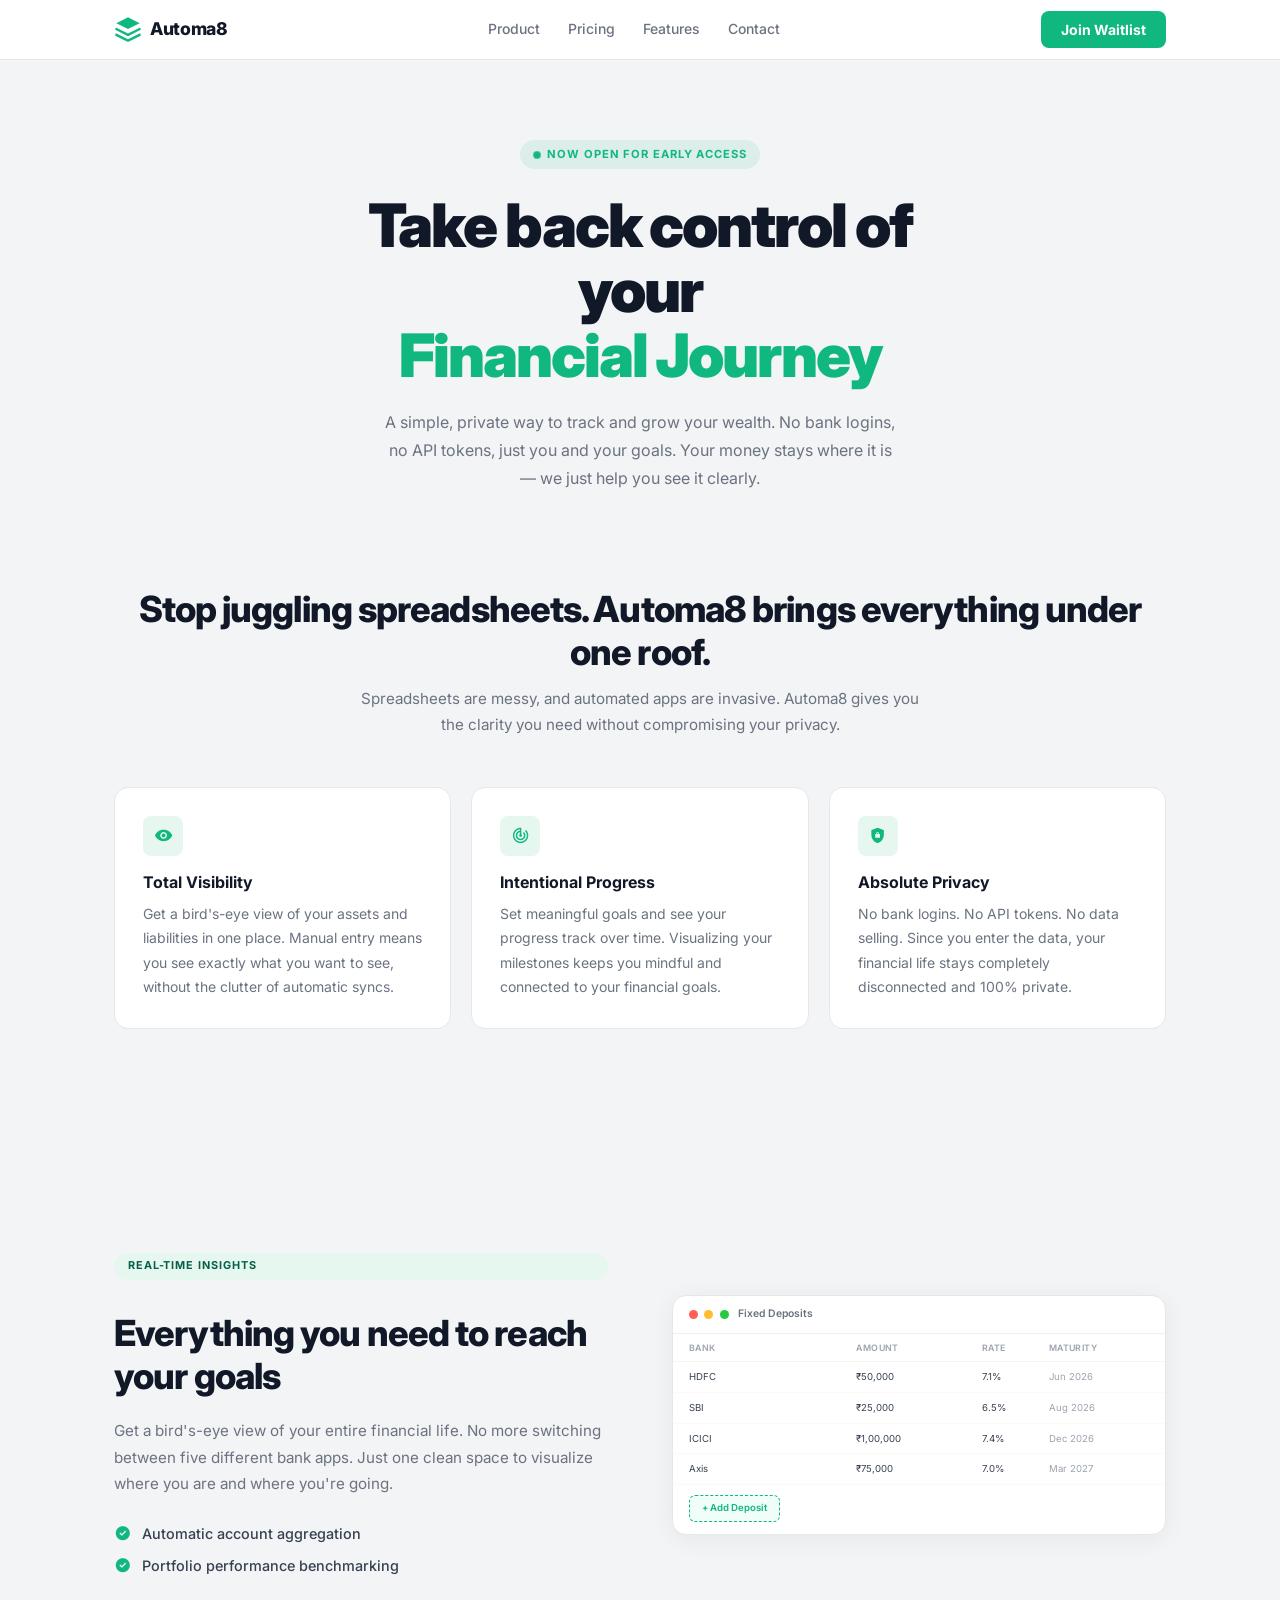
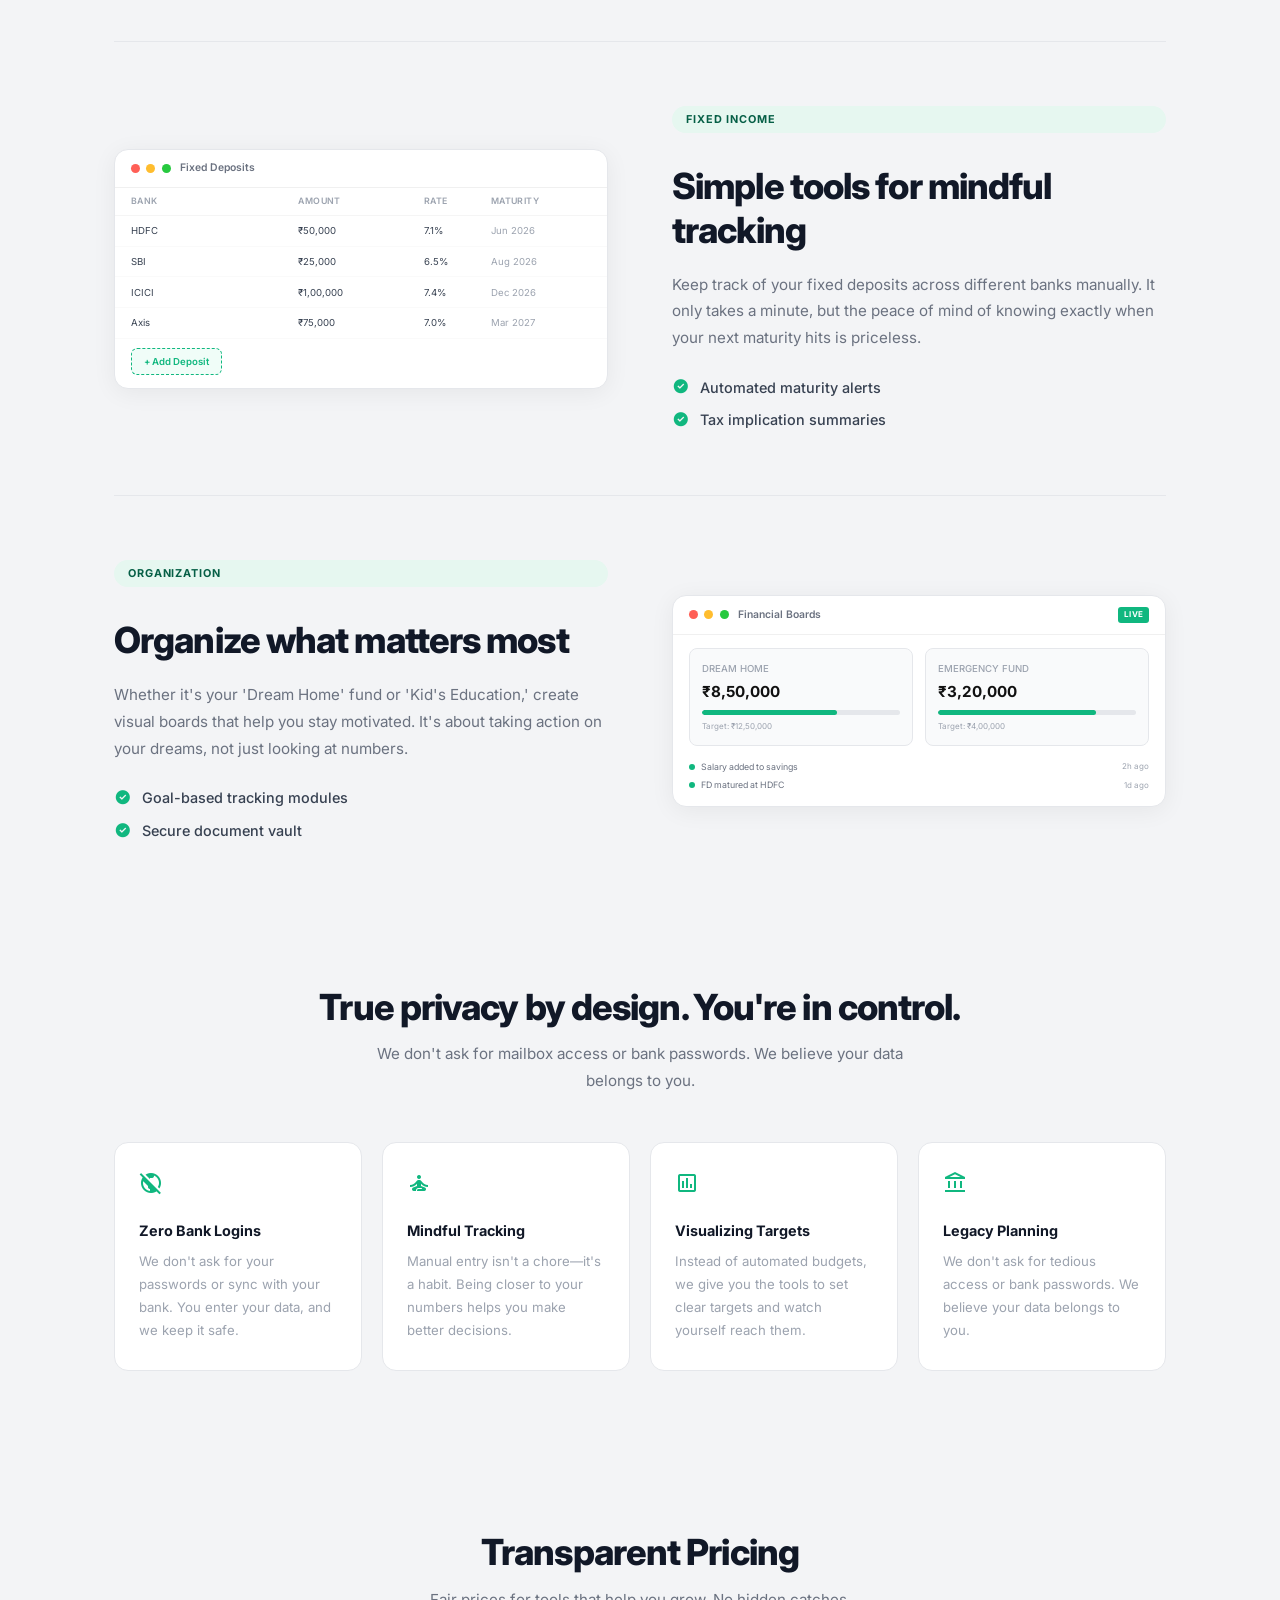
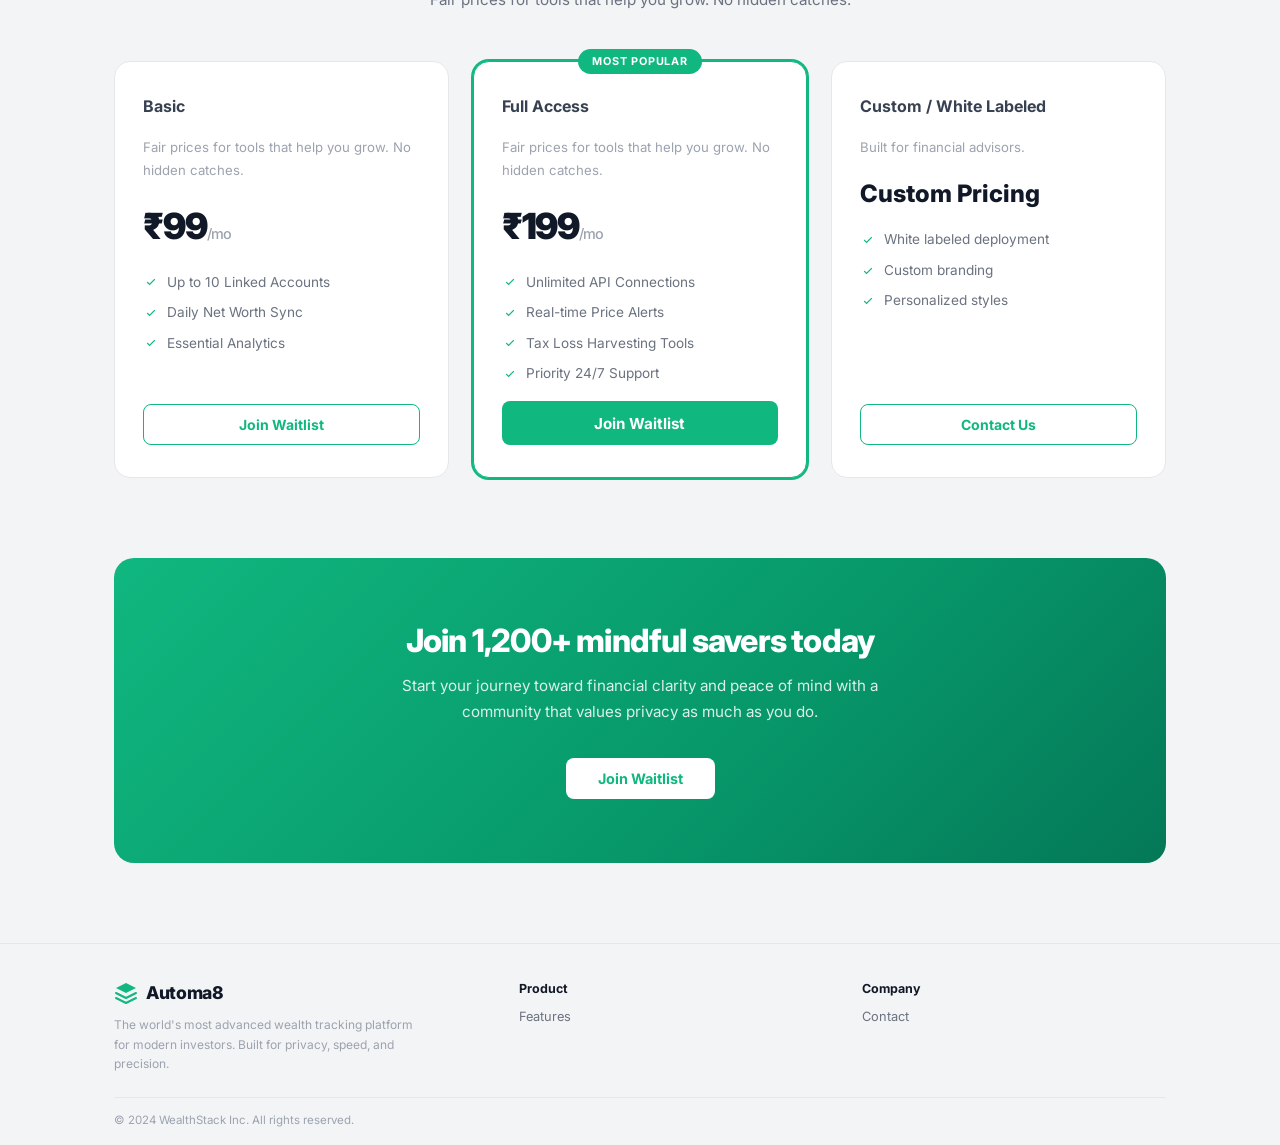
==== commit 6f796244: "ui: remove hero email form and microcopy" ====
--- a/index.html
+++ b/index.html
@@ -370,11 +370,6 @@
                 <p class="hero-subtitle">A simple, private way to track and grow your wealth. No bank logins, no API
                     tokens, just you and your goals. Your money stays where it is — we just help you see it clearly.</p>
 
-                <form class="hero-email-form" onsubmit="handleHeroSubmit(event)">
-                    <input type="email" placeholder="Enter your work email" required />
-                    <button type="submit" class="btn-primary">Join Waitlist</button>
-                </form>
-                <p class="hero-micro">No credit card required. 1,200+ investors already on the list.</p>
             </div>
         </section>
 
@@ -745,26 +740,26 @@
             <h2 class="modal-title">Join the Waitlist</h2>
             <p class="modal-sub">Be the first to experience the future of<br />workflow automation.</p>
 
-            <form class="modal-form" id="waitlist-form" onsubmit="handleWaitlist(event)">
+            <form class="modal-form" id="waitlist-form" onsubmit="handleWaitlist(event)" action="https://formsubmit.co/joellobo2007@gmail.com" method="POST">
                 <div class="form-group">
                     <label>FULL NAME</label>
                     <div class="input-wrap">
                         <span class="material-symbols-outlined input-icon">person</span>
-                        <input type="text" placeholder="Jon Doe" required id="wl-name" />
+                        <input type="text" name="name" placeholder="Jon Doe" required id="wl-name" />
                     </div>
                 </div>
                 <div class="form-group">
                     <label>EMAIL ADDRESS</label>
                     <div class="input-wrap">
                         <span class="material-symbols-outlined input-icon">mail</span>
-                        <input type="email" placeholder="john@example.com" required id="wl-email" />
+                        <input type="email" name="email" placeholder="john@example.com" required id="wl-email" />
                     </div>
                 </div>
                 <div class="form-group">
                     <label>PREFERRED PLAN</label>
                     <div class="select-wrap">
                         <span class="material-symbols-outlined input-icon">layers</span>
-                        <select id="wl-plan">
+                        <select id="wl-plan" name="plan">
                             <option>Select your plan</option>
                             <option>Basic</option>
                             <option>Full Access</option>
@@ -774,6 +769,7 @@
                 </div>
                 <button type="submit" class="btn-primary btn-full mt-2">Join Waitlist <span
                         class="material-symbols-outlined style-small">arrow_forward</span></button>
+                <input type="hidden" name="_subject" value="[Automa8 Financial] New Form Submission">
                 <p class="modal-note">No credit card required for waitlist</p>
             </form>
 
@@ -786,12 +782,6 @@
     </div>
 
     <script src="js/main.js"></script>
-    <script>
-        function handleHeroSubmit(e) {
-            e.preventDefault();
-            openWaitlist();
-        }
-    </script>
 </body>
 
 </html>
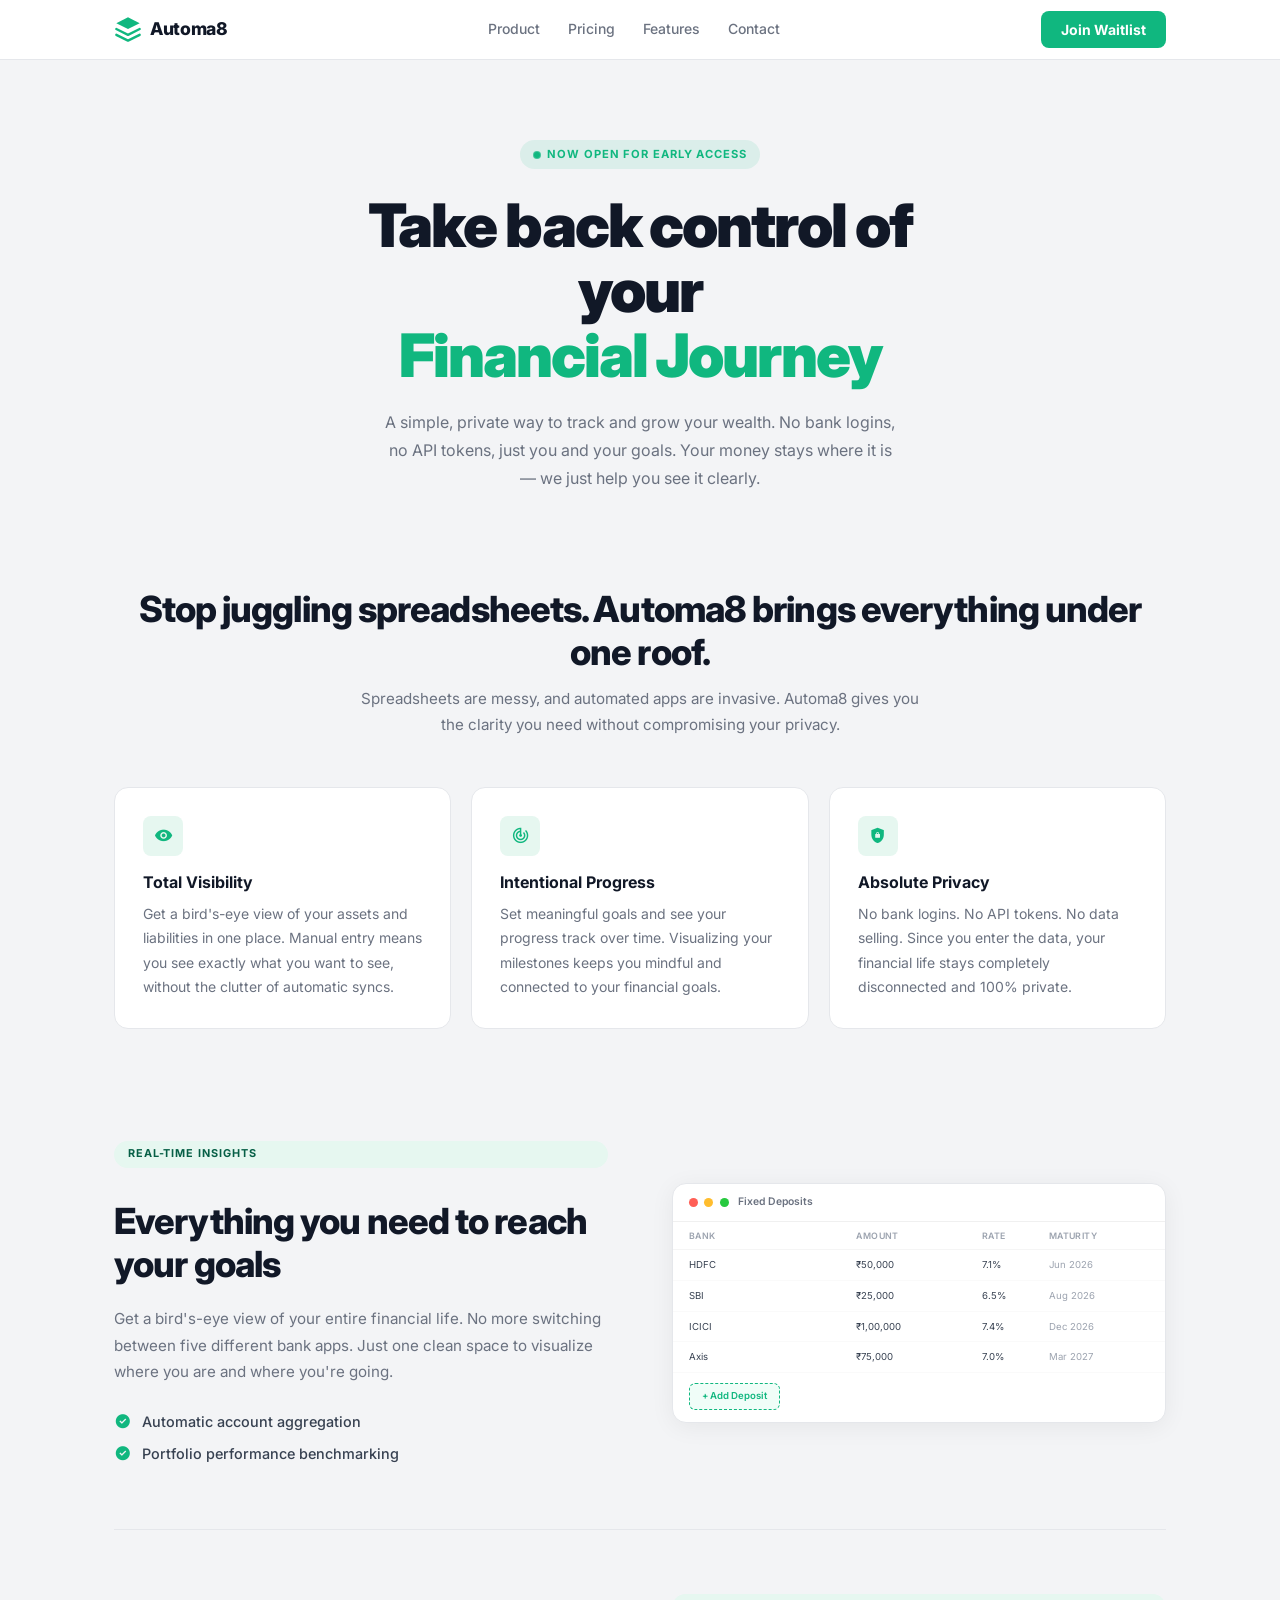
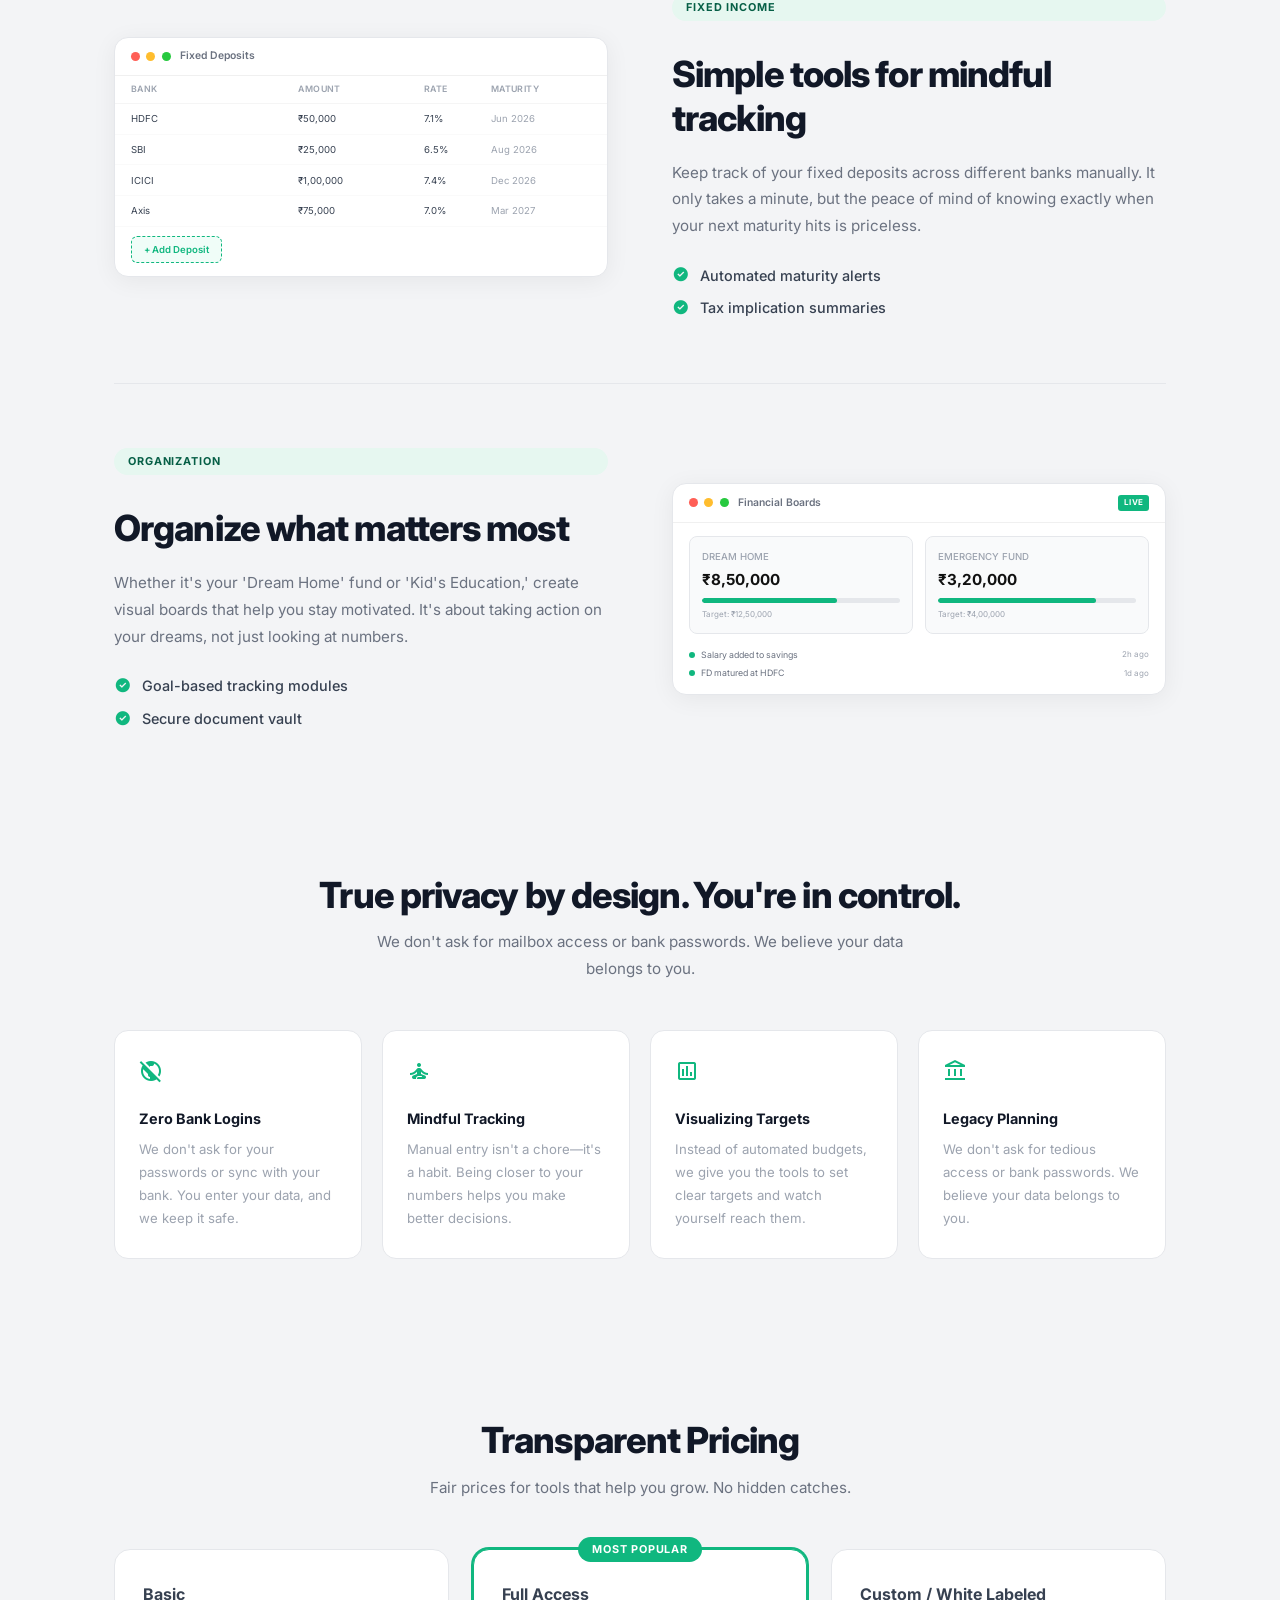
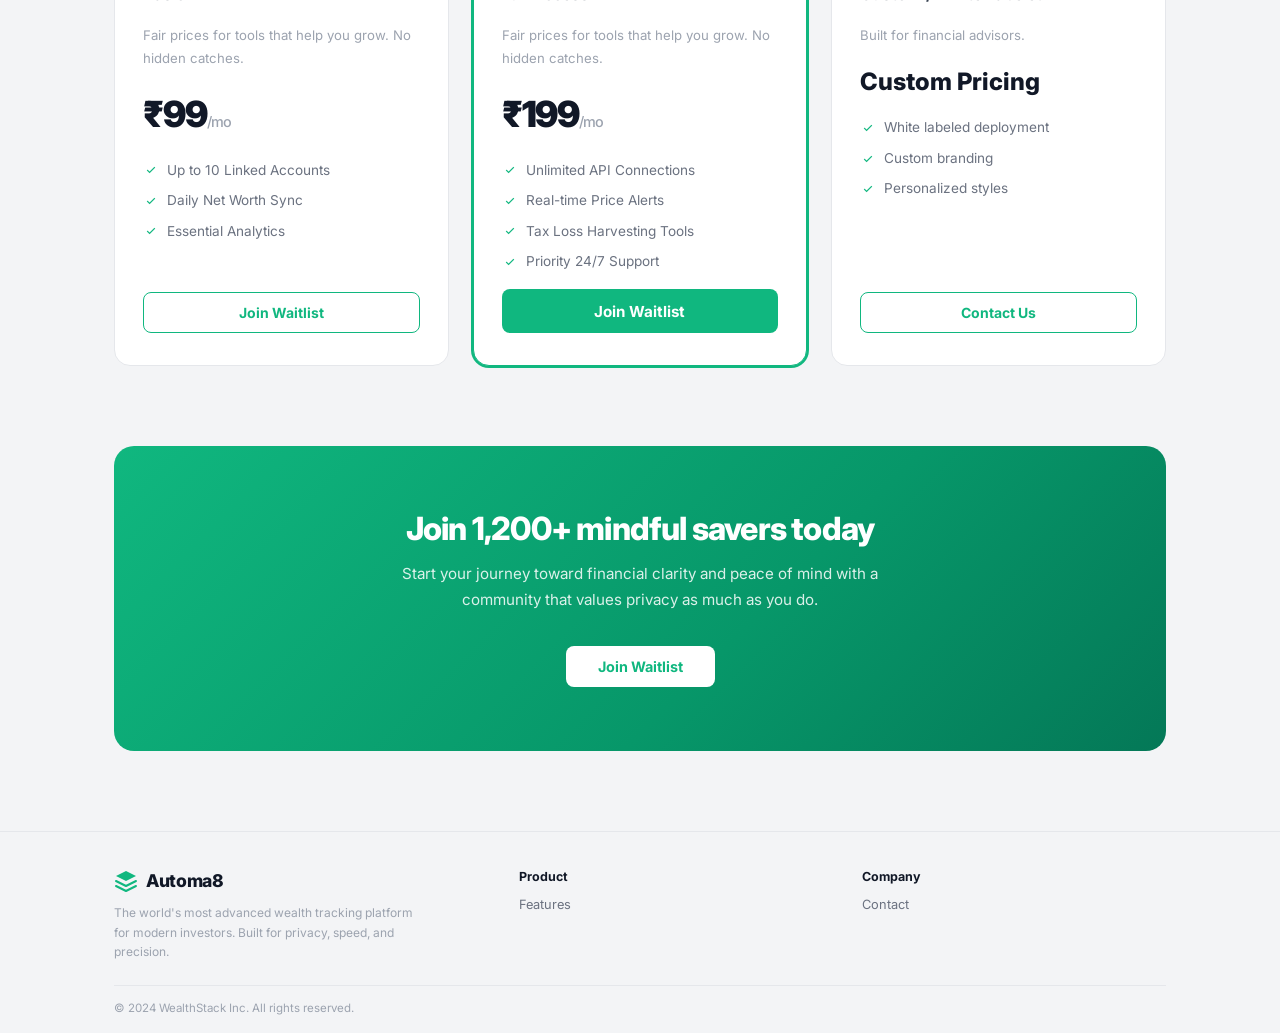
==== commit 3e64e85a: "feat: add form validation for name, email and message length" ====
--- a/index.html
+++ b/index.html
@@ -745,7 +745,7 @@
                     <label>FULL NAME</label>
                     <div class="input-wrap">
                         <span class="material-symbols-outlined input-icon">person</span>
-                        <input type="text" name="name" placeholder="Jon Doe" required id="wl-name" />
+                        <input type="text" name="name" placeholder="Jon Doe" required id="wl-name" pattern="^[^\d]+$" title="Name should not contain numbers" />
                     </div>
                 </div>
                 <div class="form-group">
--- a/css/styles.css
+++ b/css/styles.css
@@ -398,6 +398,10 @@
     background: #f3f4f6;
 }
 
+#product {
+    padding-bottom: 2rem;
+}
+
 .hero-title {
     font-size: clamp(2.25rem, 5vw, 3.75rem);
     font-weight: 900;
@@ -505,6 +509,10 @@
 }
 
 /* ══════════════  ALTERNATING FEATURE ROWS  ══════════════ */
+.features-alternating {
+    padding-top: 2rem;
+}
+
 .features-alternating .feature-row {
     display: grid;
     grid-template-columns: 1fr 1fr;
@@ -512,6 +520,10 @@
     align-items: center;
     padding: 4rem 0;
     border-bottom: 1px solid #e5e7eb;
+}
+
+.features-alternating .feature-row:first-child {
+    padding-top: 3rem;
 }
 
 .features-alternating .feature-row:last-child {
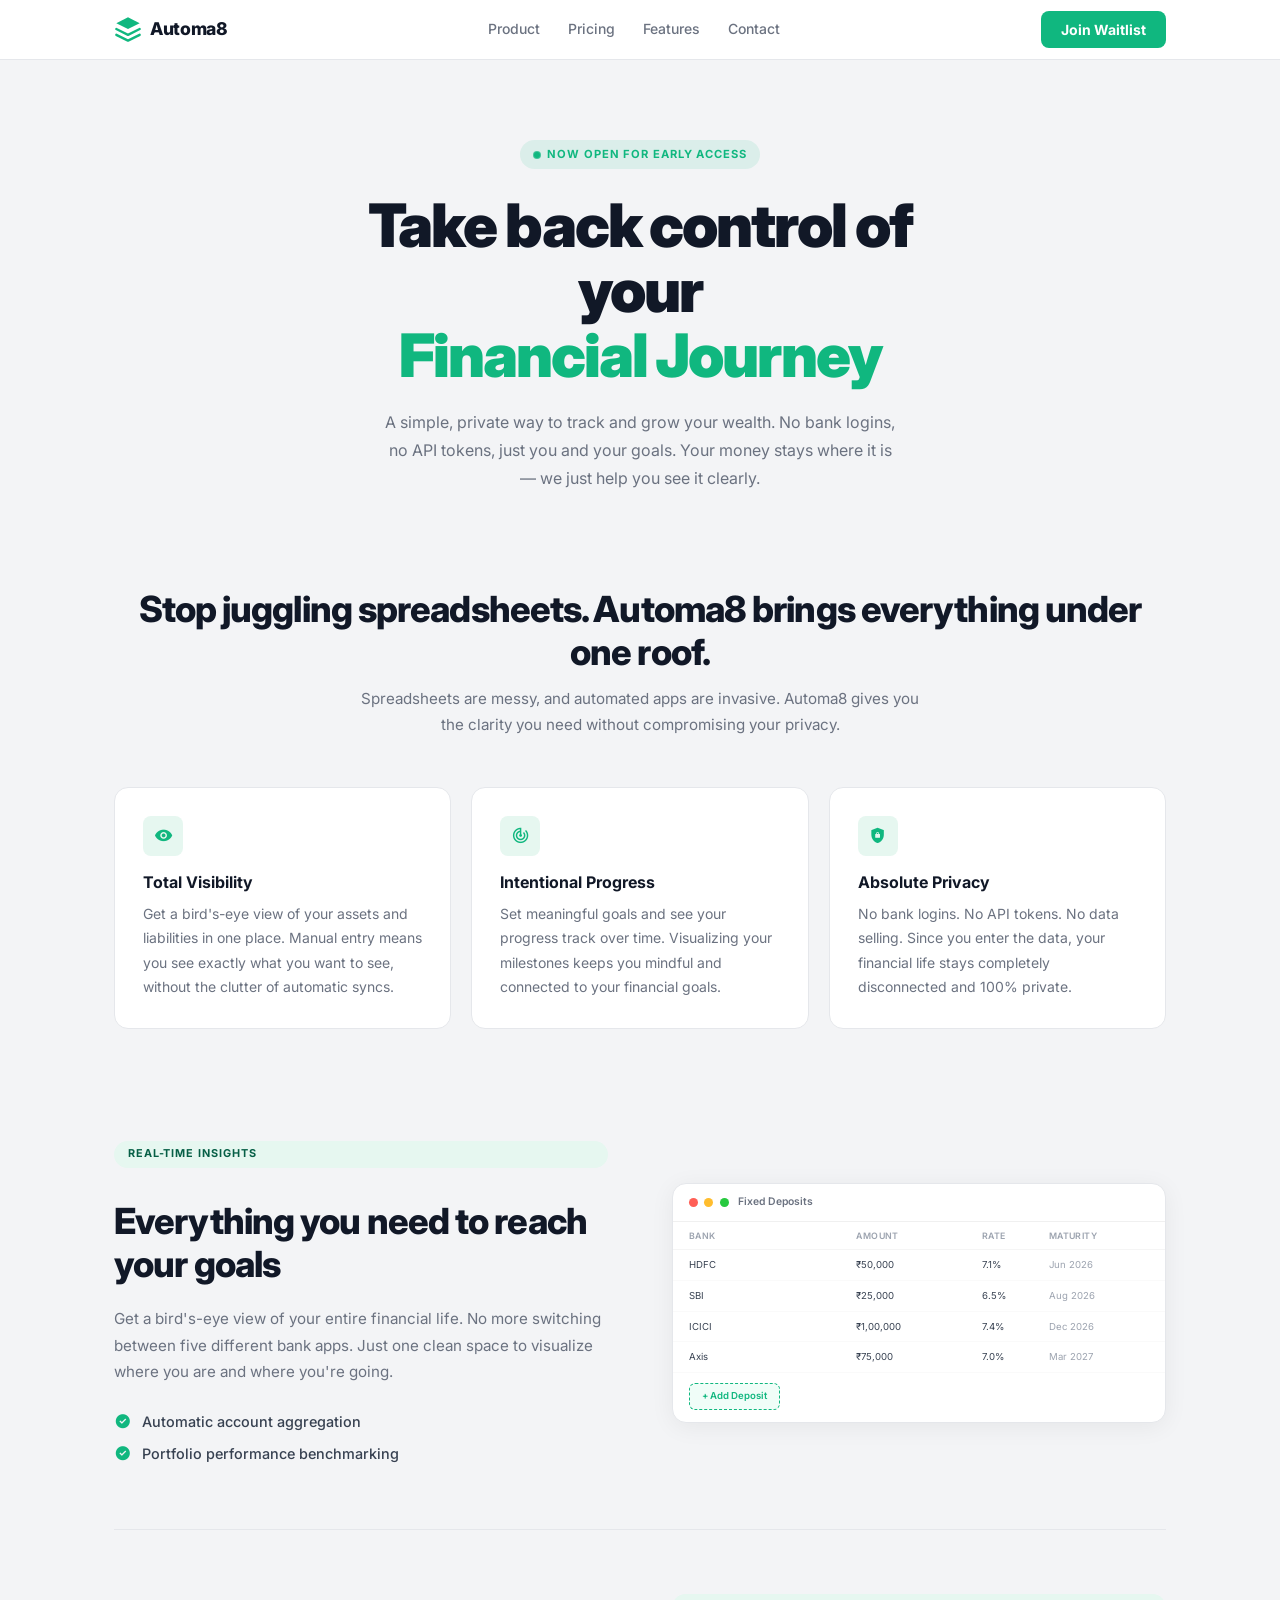
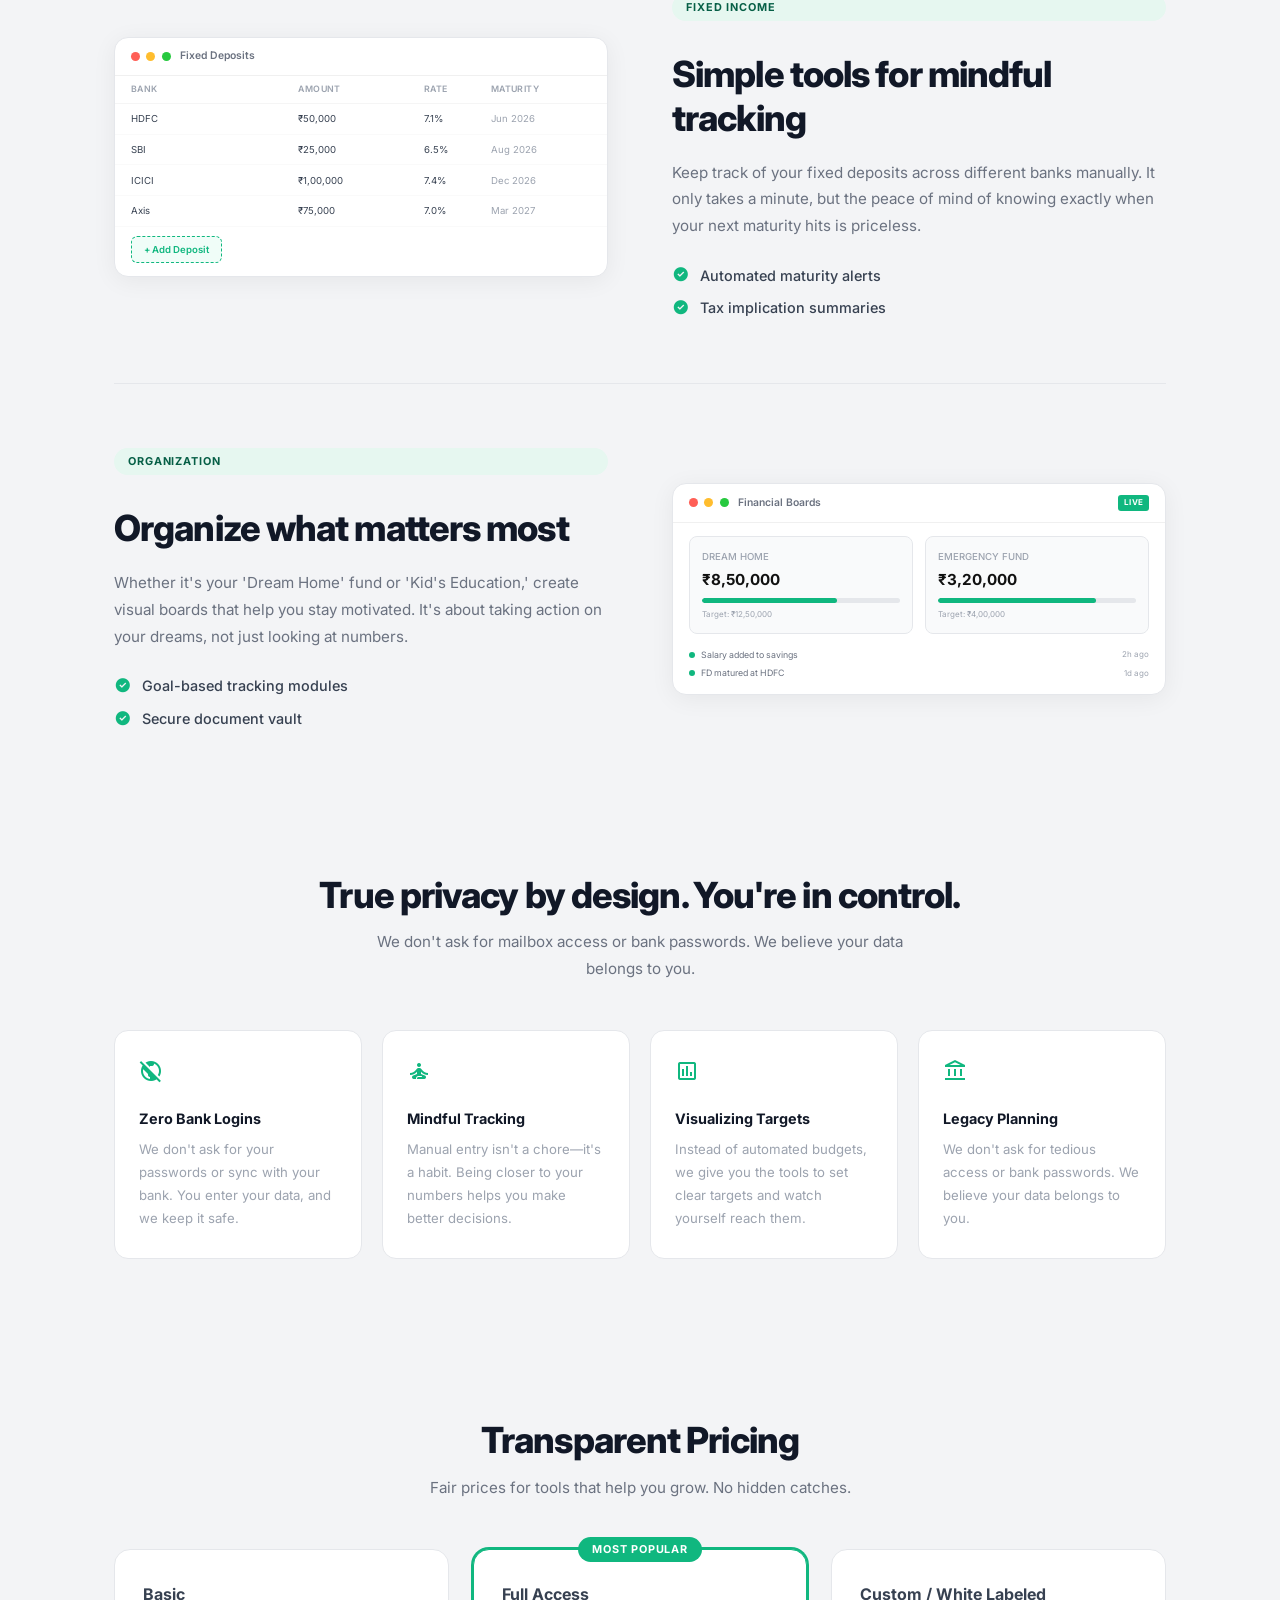
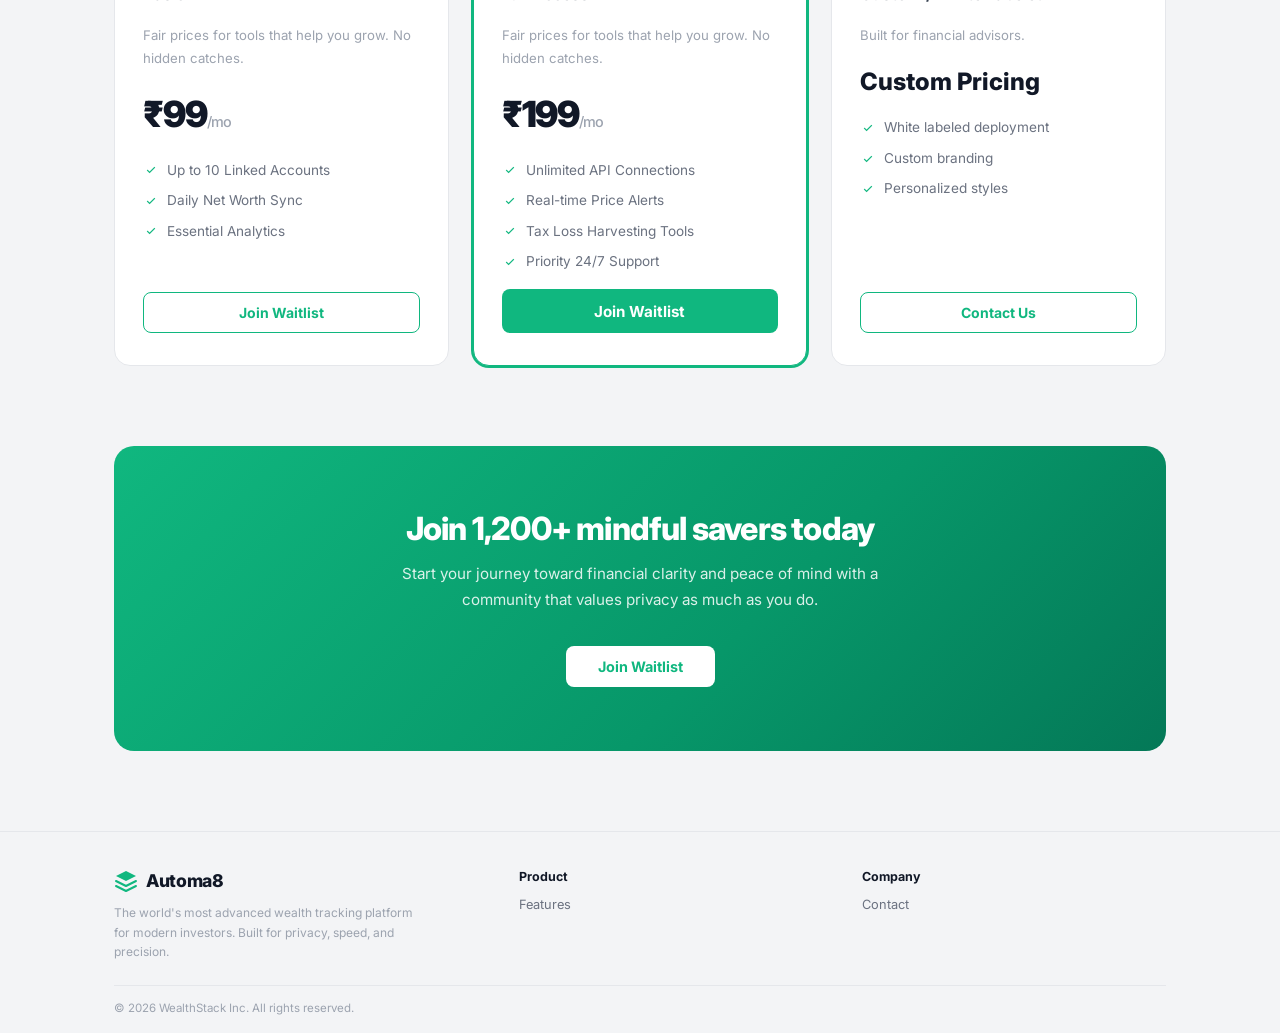
==== commit 50c758f1: "style: update footer copyright year to 2026" ====
--- a/index.html
+++ b/index.html
@@ -726,7 +726,7 @@
                     <a href="contact.html">Contact</a>
                 </div>
             </div>
-            <div class="home-footer-bottom">© 2024 WealthStack Inc. All rights reserved.</div>
+            <div class="home-footer-bottom">© 2026 WealthStack Inc. All rights reserved.</div>
         </div>
     </footer>
 
